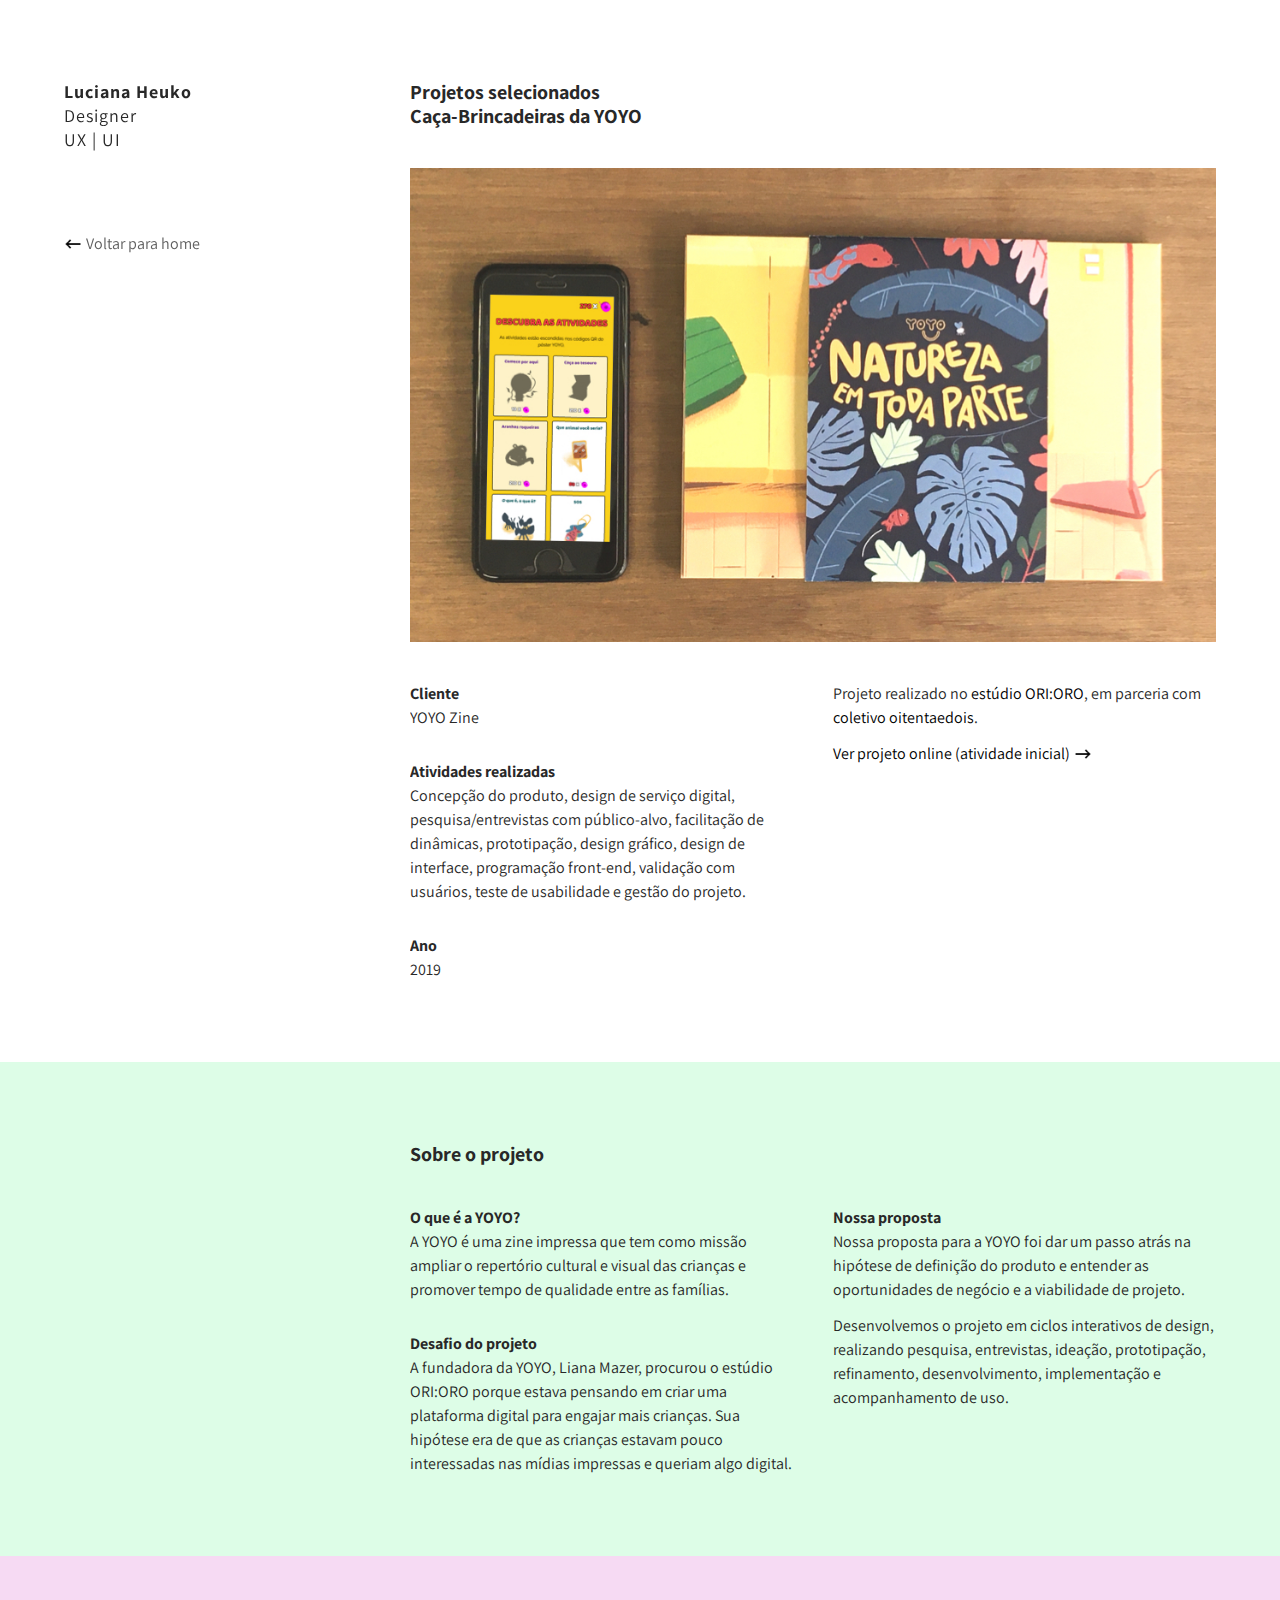
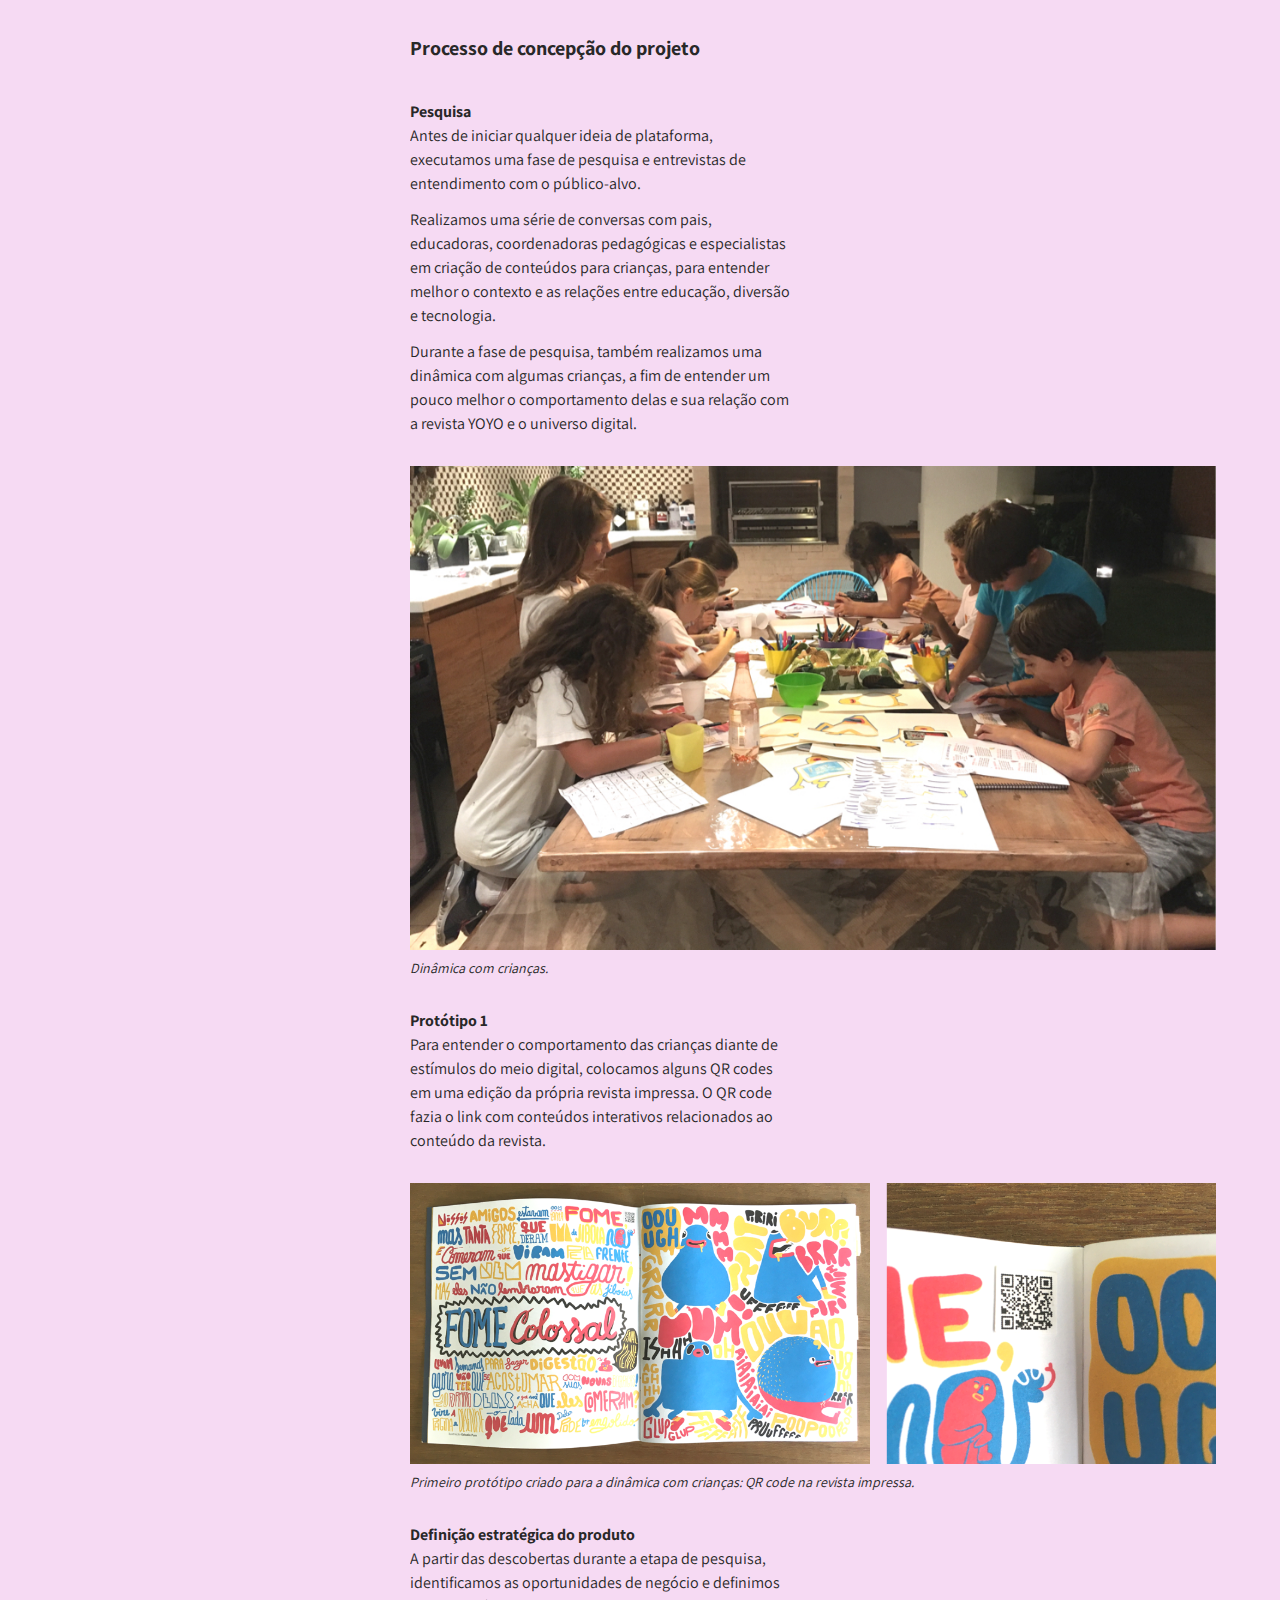
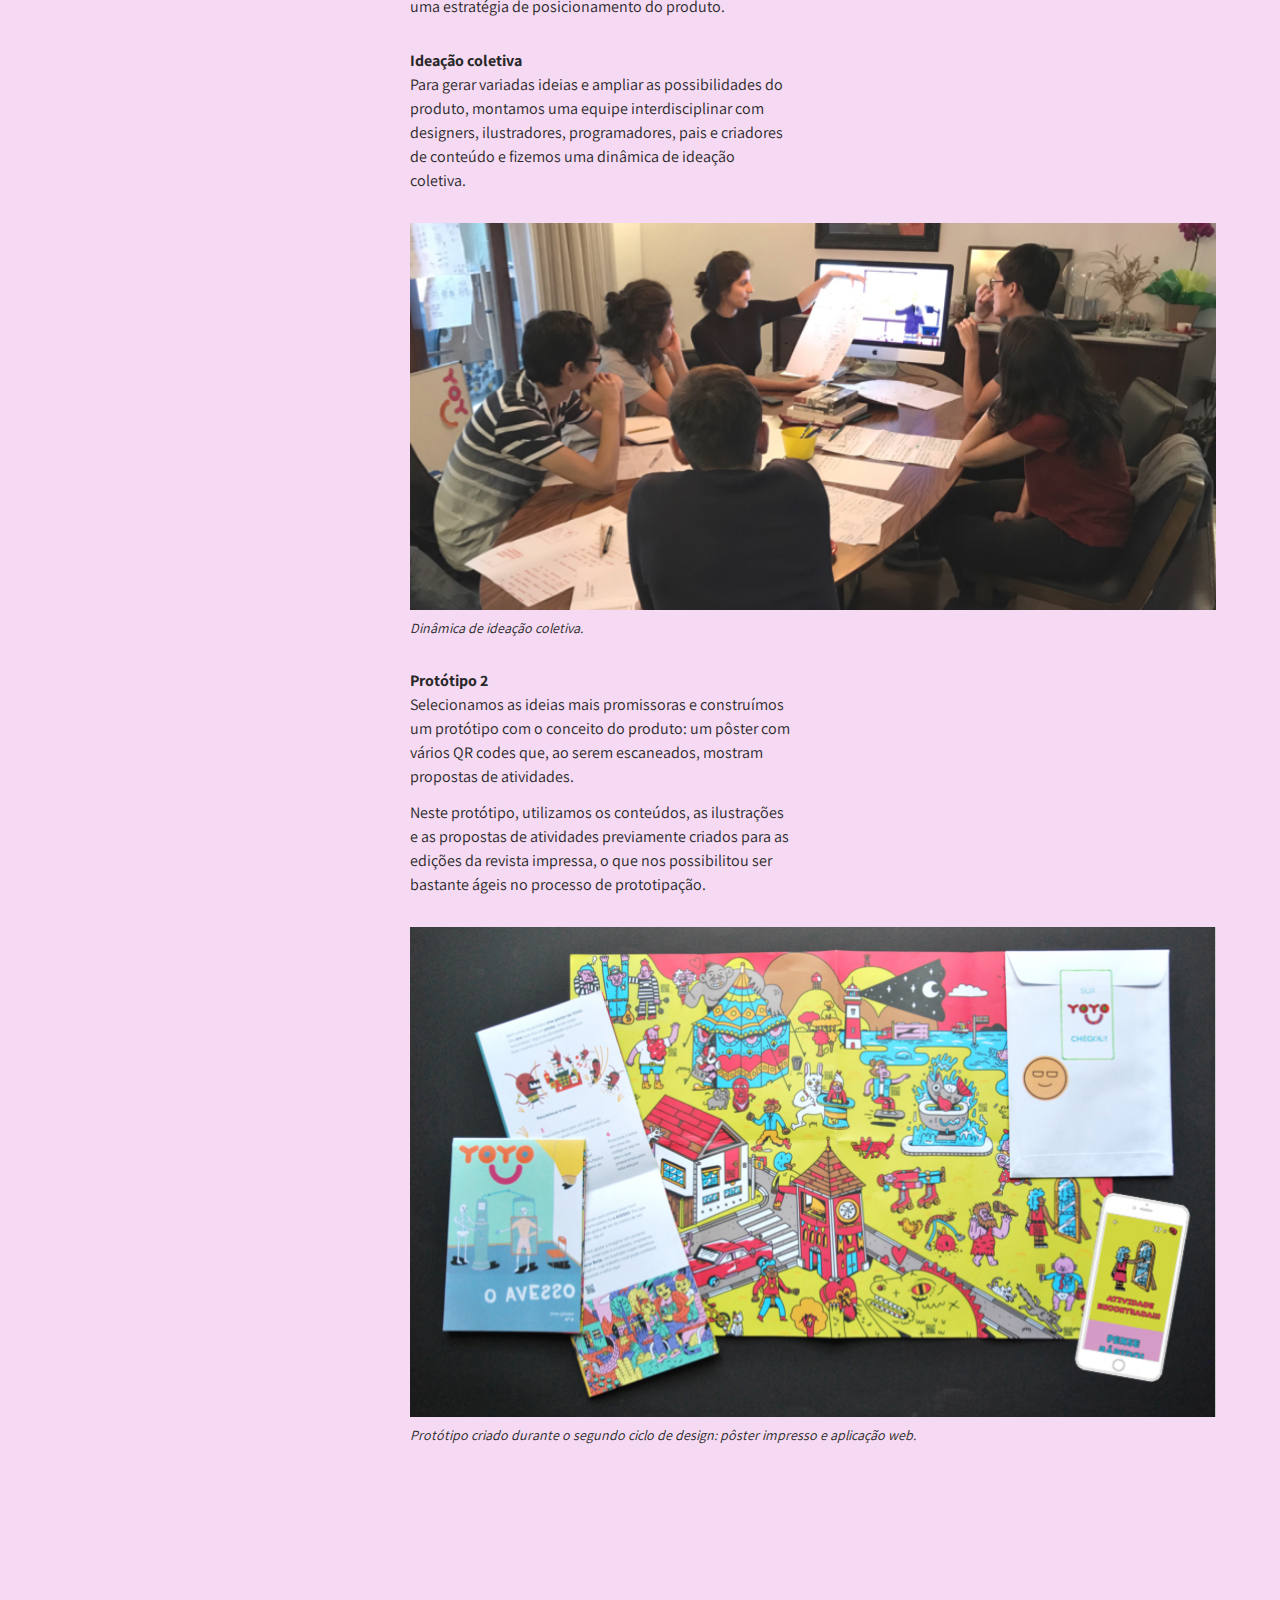
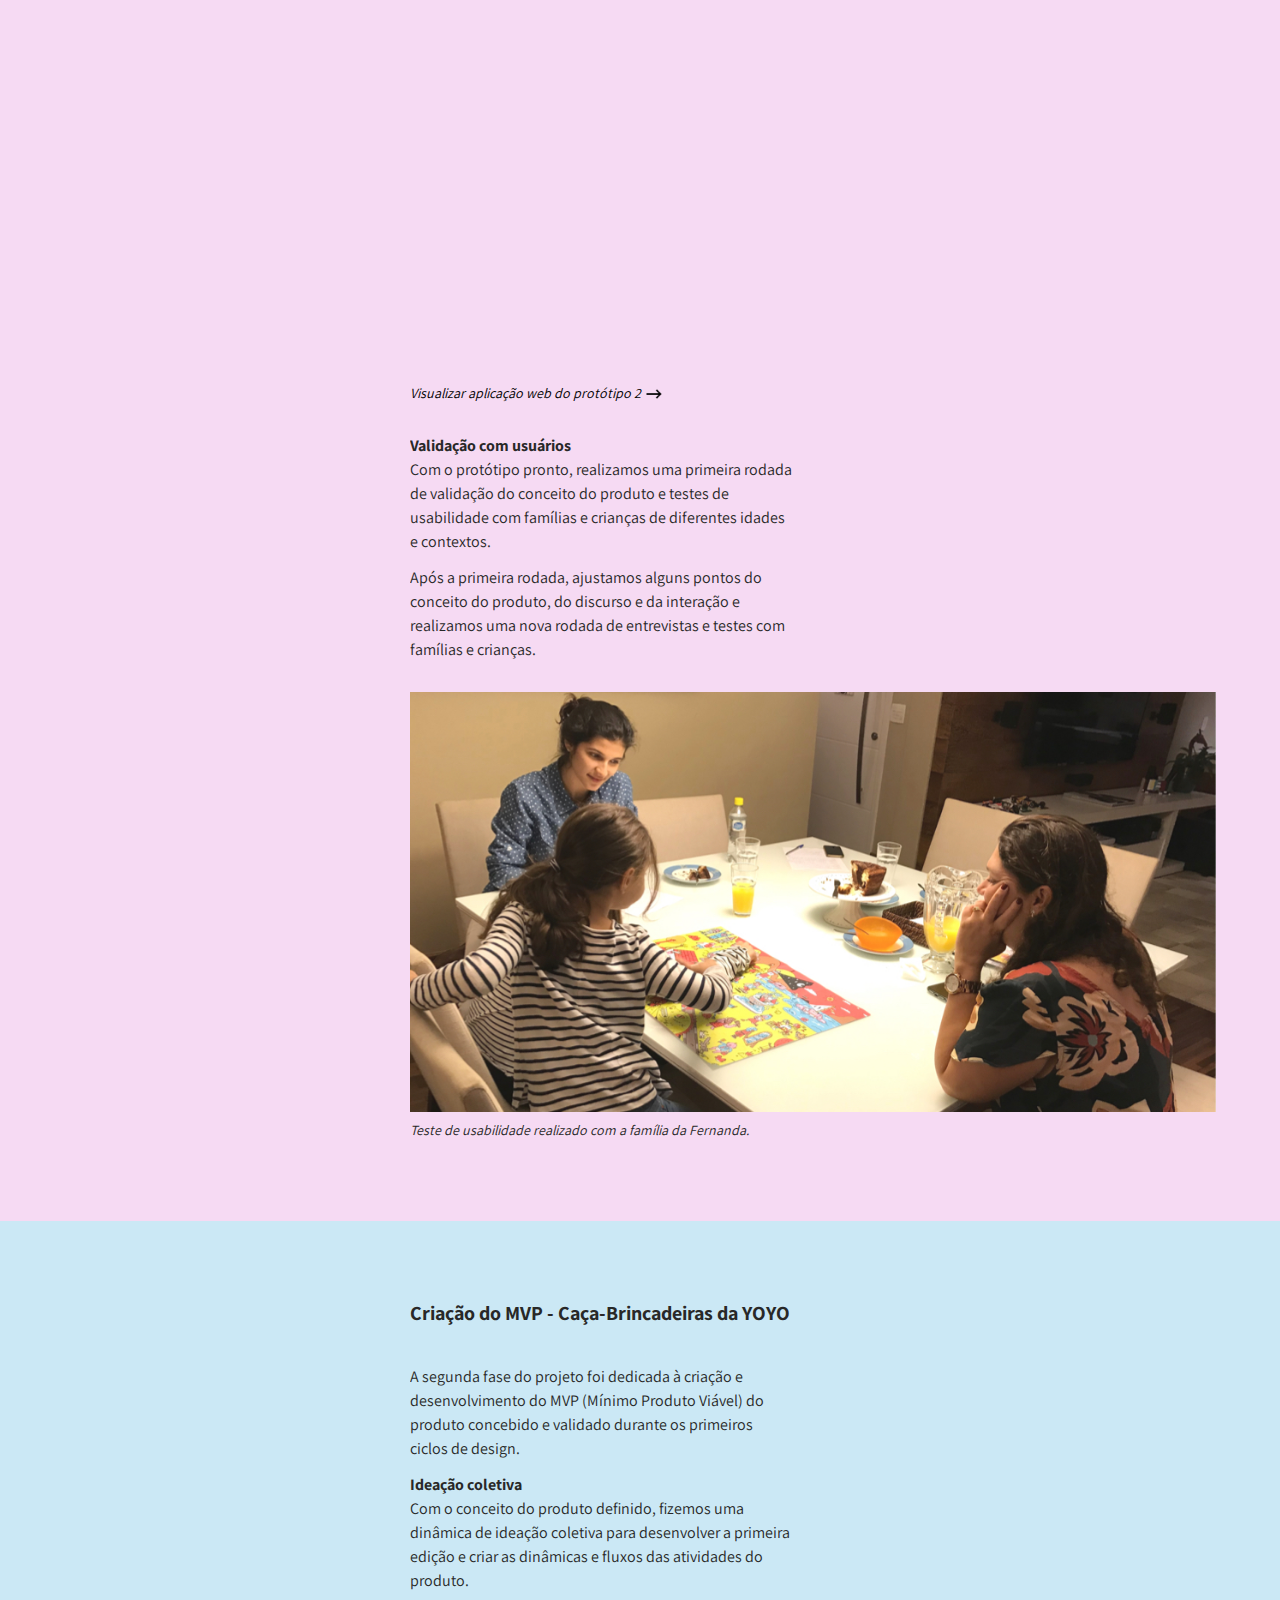
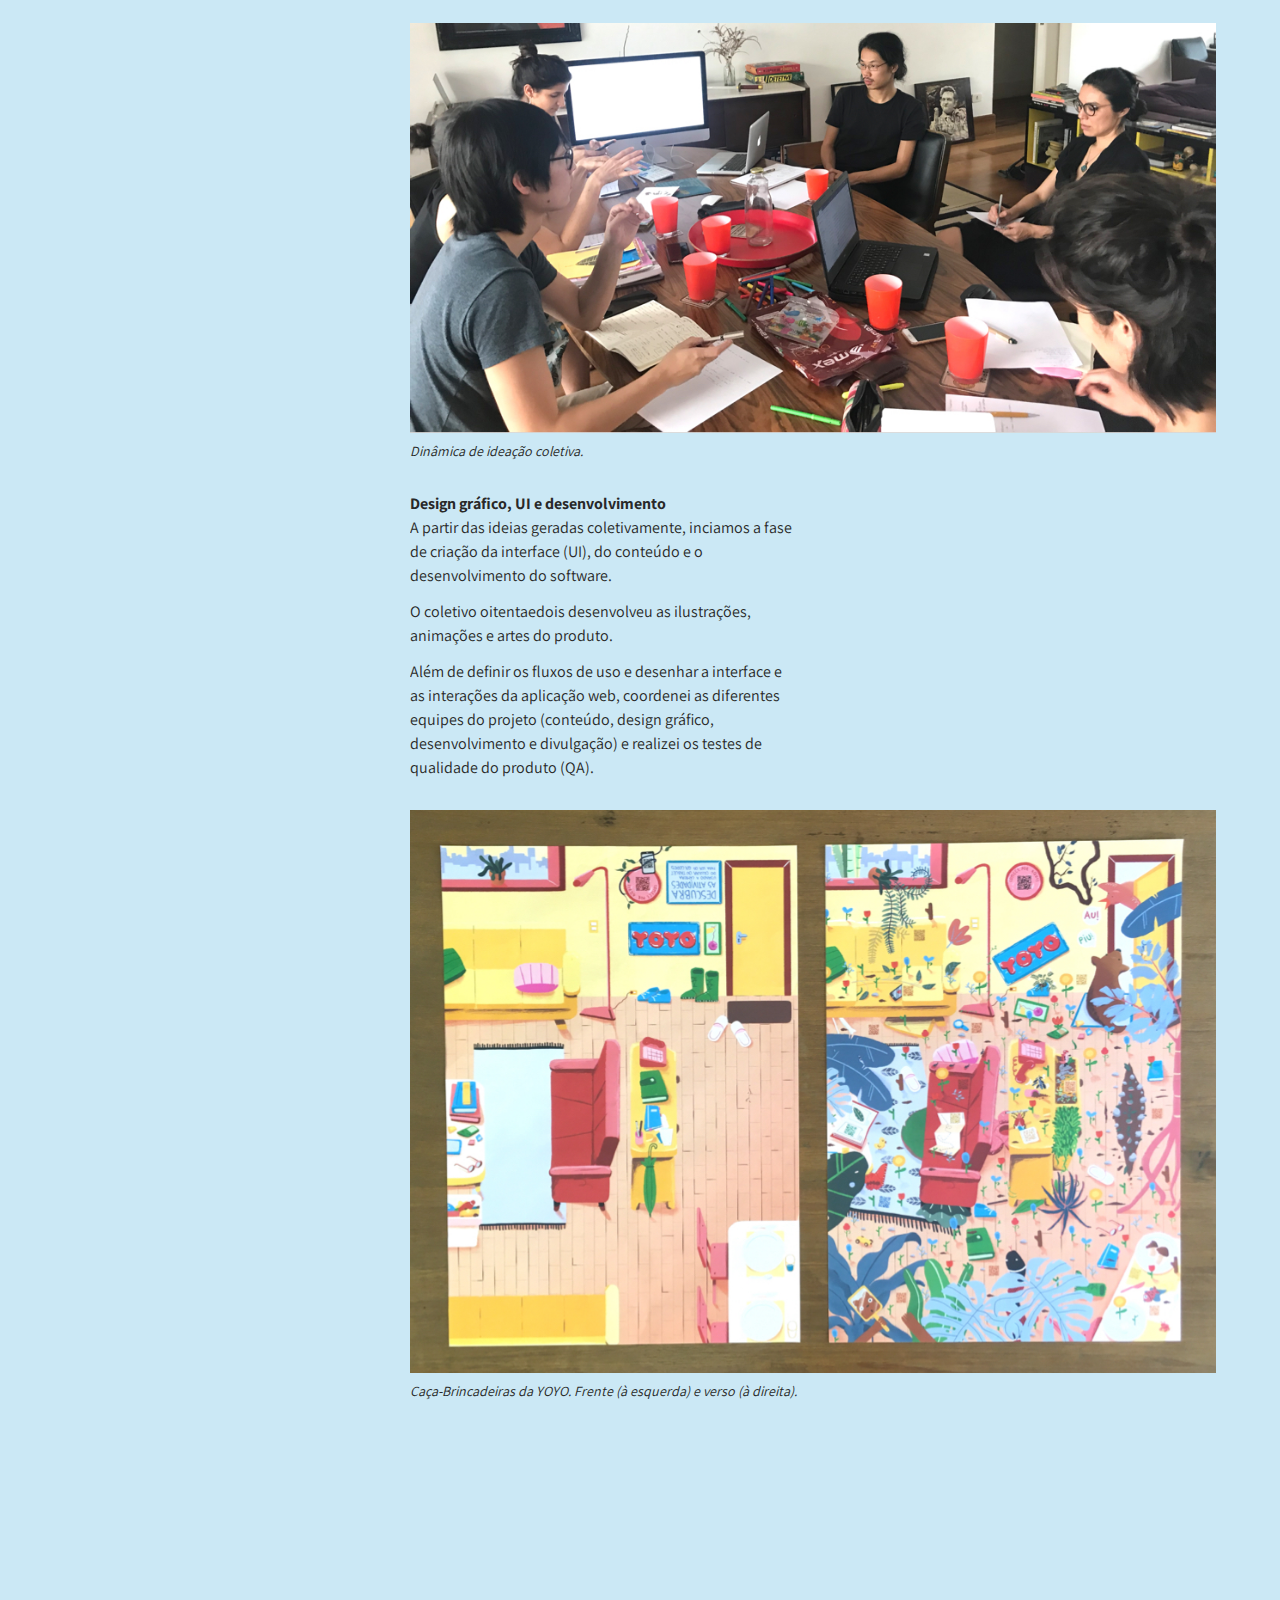
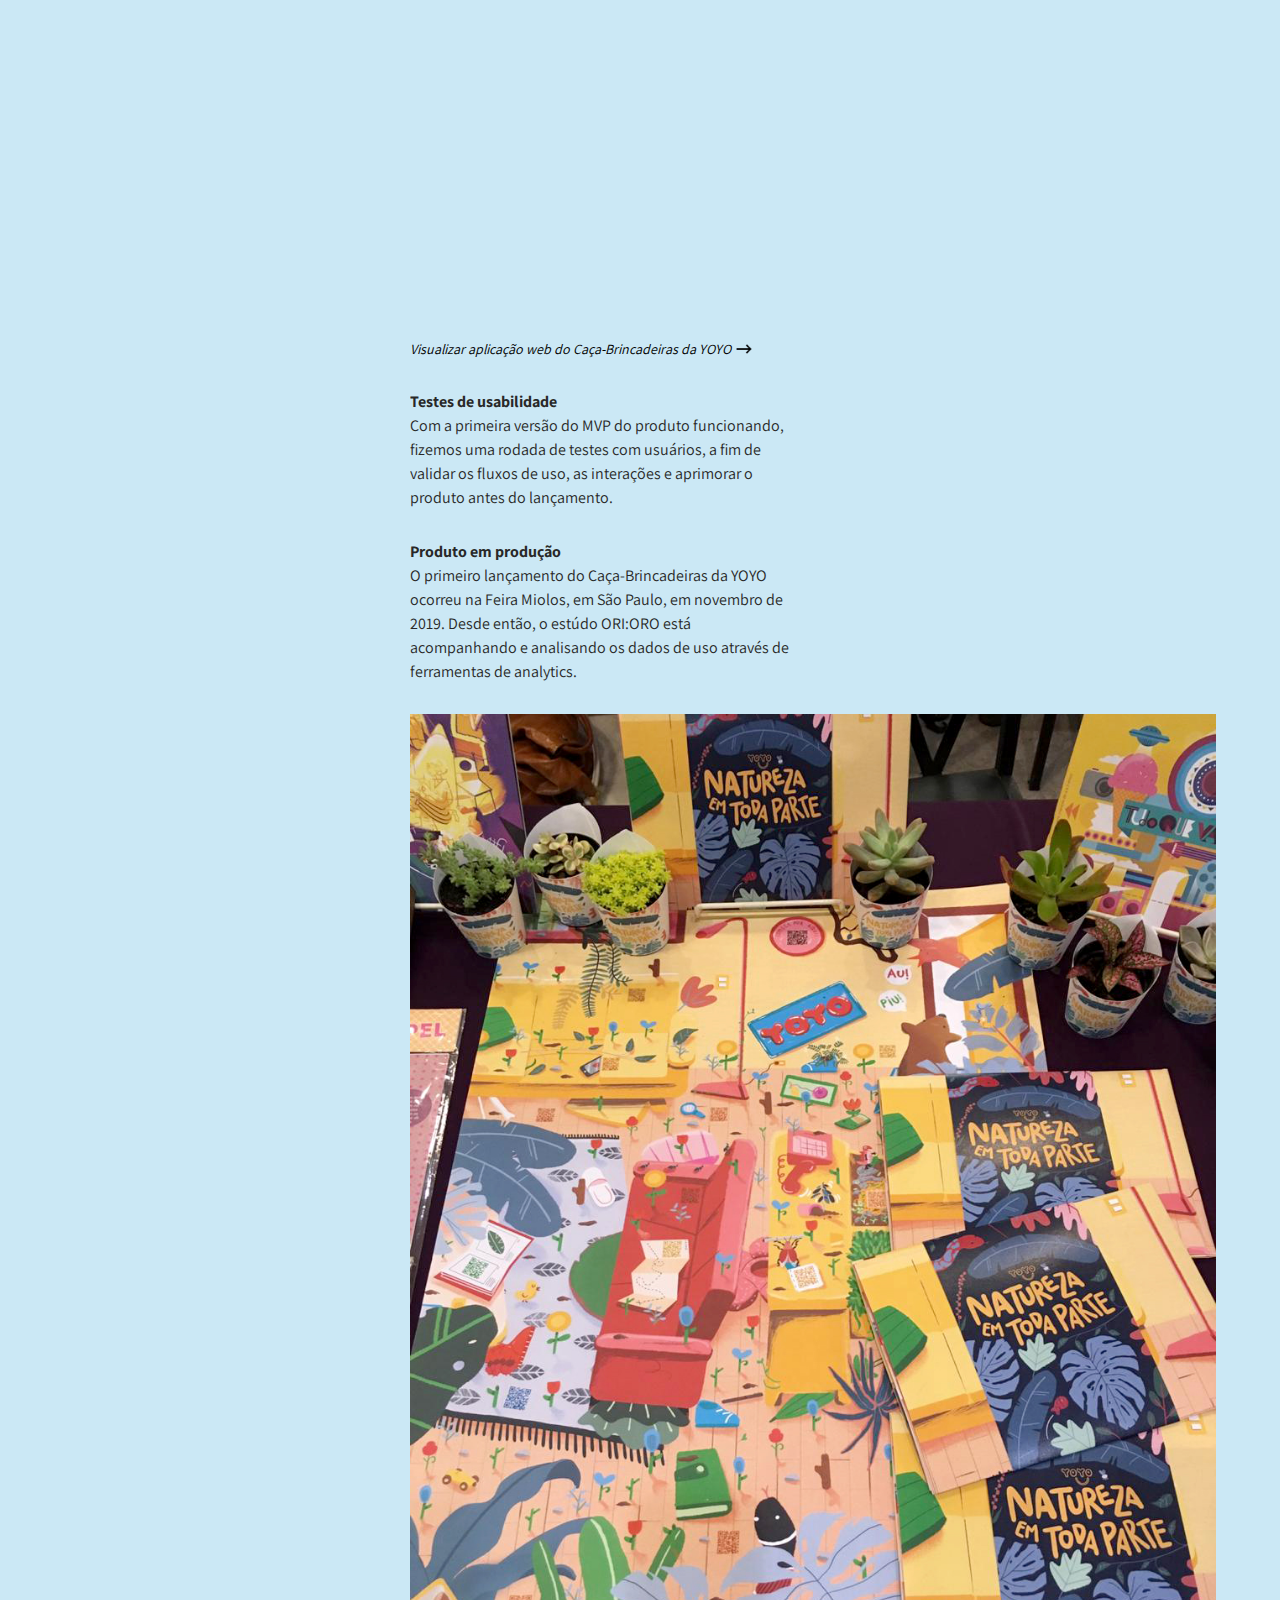
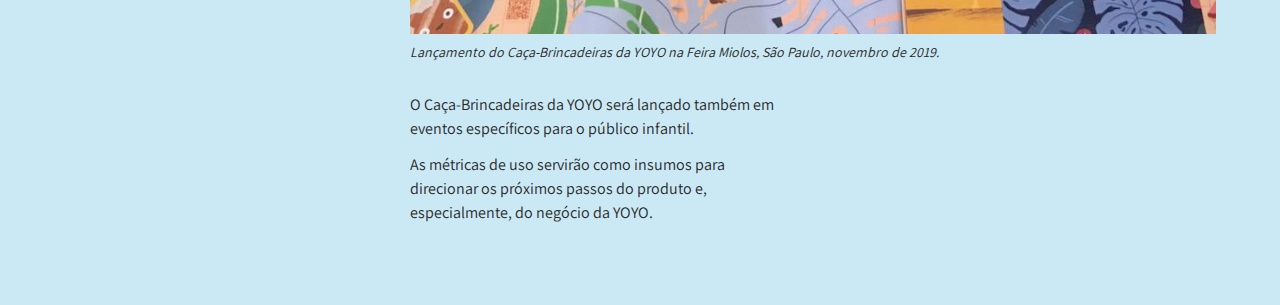
==== projetos/projeto-yoyo.html @ 112841b7 "projeto yoyo texto" ====
<!DOCTYPE html>
<html>
  <head>
    <meta charset="utf-8">
    <title>Luciana Heuko | Designer</title>
    <meta name="viewport" content="width=device-width, initial-scale=1">

    <meta property="og:title" content="Luciana Heuko | Designer">
    <meta property="og:description" content="Currículo e Portfolio.">
    <meta property="og:image" content="https://lucianaheuko.github.io/portfolio/resources/projetos/yoyo/yoyo-capa.png">
    <meta property="og:url" content="https://lucianaheuko.github.io/portfolio/">

    <link href="https://fonts.googleapis.com/css?family=Assistant:400,700&display=swap" rel="stylesheet">

    <!-- ****** favicons do faviconit.com ****** -->
  	<link rel="shortcut icon" href="../resources/favicon/favicon.ico">
  	<link rel="icon" sizes="16x16 32x32 64x64" href="../resources/favicon/favicon.ico">
  	<link rel="icon" type="image/png" sizes="196x196" href="../resources/favicon/favicon-192.png">
  	<link rel="icon" type="image/png" sizes="160x160" href="../resources/favicon/favicon-160.png">
  	<link rel="icon" type="image/png" sizes="96x96" href="../resources/favicon/favicon-96.png">
  	<link rel="icon" type="image/png" sizes="64x64" href="../resources/favicon/favicon-64.png">
  	<link rel="icon" type="image/png" sizes="32x32" href="../resources/favicon/favicon-32.png">
  	<link rel="icon" type="image/png" sizes="16x16" href="../resources/favicon/favicon-16.png">
  	<link rel="apple-touch-icon" href="../resources/favicon/favicon-57.png">
  	<link rel="apple-touch-icon" sizes="114x114" href="../resources/favicon/favicon-114.png">
  	<link rel="apple-touch-icon" sizes="72x72" href="../resources/favicon/favicon-72.png">
  	<link rel="apple-touch-icon" sizes="144x144" href="../resources/favicon/favicon-144.png">
  	<link rel="apple-touch-icon" sizes="60x60" href="../resources/favicon/favicon-60.png">
  	<link rel="apple-touch-icon" sizes="120x120" href="../resources/favicon/favicon-120.png">
  	<link rel="apple-touch-icon" sizes="76x76" href="../resources/favicon/favicon-76.png">
  	<link rel="apple-touch-icon" sizes="152x152" href="../resources/favicon/favicon-152.png">
  	<link rel="apple-touch-icon" sizes="180x180" href="../resources/favicon/favicon-180.png">
  	<meta name="msapplication-TileColor" content="#FFFFFF">
  	<meta name="msapplication-TileImage" content="../resources/favicon/favicon-144.png">
  	<meta name="msapplication-config" content="../resources/favicon/browserconfig.xml">
  	<!-- ****** favicons do faviconit.com ****** -->

    <link rel="stylesheet" href="../style/reset.css">
    <link rel="stylesheet" href="../style/style.css">
    <link rel="stylesheet" href="../style/header.css">
    <link rel="stylesheet" href="../style/projetos.css">
    <link rel="stylesheet" href="../style/column.css">
  </head>
  <body>
    <div class="content-container">
      <header>
        <div class="fixed-content">
          <div class="identity">
            <strong>Luciana Heuko</strong><br>
            Designer<br>
            UX | UI
          </div>
          <nav>
            <ul>
              <li><a href="../index.html#projetos-selecionados" class="has-image-left">
                <img src="../resources/arrow-back.png" alt="">
                Voltar para home
              </a></li>
            </ul>
          </nav>
        </div>
      </header>
      <main id="main-content">
        <section id="dados-pessoais" class="bg-white">
          <h1>
            Projetos selecionados<br>
            Caça-Brincadeiras da YOYO
          </h1>
          <img src="../resources/projetos/yoyo/yoyo-capa.jpg" alt="">
          <div class="columns">
            <div class="col-left">

              <div class="content-item">
                <h2>Cliente</h2>
                <p>
                  YOYO Zine
                </p>
              </div>

              <div class="content-item">
                <h2>Atividades realizadas</h2>
                <p>
                  Concepção do produto, design de serviço digital, pesquisa/entrevistas com público-alvo, facilitação de dinâmicas, prototipação, design gráfico, design de interface, programação front-end, validação com usuários, teste de usabilidade e gestão do projeto.
                </p>
              </div>

              <div class="content-item">
                <h2>Ano</h2>
                <p>
                  2019
                </p>
              </div>

            </div>
            <div class="col-right">

              <div class="content-item">
                <p>
                  Projeto realizado no <a href="https://orioro.design/" target="_blank">estúdio ORI:ORO</a>, em parceria com <a href="http://www.oitentaedois.com/" target="_blank">coletivo oitentaedois</a>.
                </p>
                <p>
                  <a href="https://yoyozine.com.br/index.php/atividades/comece-por-aqui/" target="_blank" class="project-link has-image-right">
                    Ver projeto online (atividade inicial)
                    <img src="../resources/arrow-next.png" alt="">
                  </a>
                </p>
              </div>
            </div>

          </div>
        </section>

        <section id="experiencia-profissional" class="bg-green">
          <h1>Sobre o projeto</h1>
          <div class="columns">
            <div class="col-left">

              <div class="content-item">
                <h2>O que é a YOYO?</h2>
                <p>
                  A YOYO é uma zine impressa que tem como missão ampliar o repertório cultural e visual das crianças e promover tempo de qualidade entre as famílias.
                </p>
              </div>

              <div class="content-item">
                <h2>Desafio do projeto</h2>
                <p>
                  A fundadora da YOYO, Liana Mazer, procurou o estúdio ORI:ORO porque estava pensando em criar uma plataforma digital para engajar mais crianças. Sua hipótese era de que as crianças estavam pouco interessadas nas mídias impressas e queriam algo digital.
                </p>
              </div>
            </div>
            <div class="col-right">

              <div class="content-item">
                <h2>Nossa proposta</h2>
                <p>
                  Nossa proposta para a YOYO foi dar um passo atrás na hipótese de definição do produto e entender as oportunidades de negócio e a viabilidade de projeto.
                </p>
                <p>
                  Desenvolvemos o projeto em ciclos interativos de design, realizando pesquisa, entrevistas, ideação, prototipação, refinamento, desenvolvimento, implementação e acompanhamento de uso.
                </p>
              </div>

            </div>
          </div>
        </section>

        <section id="experiencia-profissional" class="bg-purple">
          <h1>Processo de concepção do projeto</h1>
          <div class="columns">
            <div class="col-left">

              <div class="content-item">
                <h2>Pesquisa</h2>
                <p>
                  Antes de iniciar qualquer ideia de plataforma, executamos uma fase de pesquisa e entrevistas de entendimento com o público-alvo.
                </p>
                <p>
                  Realizamos uma série de conversas com pais, educadoras, coordenadoras pedagógicas e  especialistas em criação de conteúdos para crianças, para entender melhor o contexto e as relações entre educação, diversão e tecnologia.
                </p>
                <p>
                  Durante a fase de pesquisa, também realizamos uma dinâmica com algumas crianças, a fim de entender um pouco melhor o comportamento delas e sua relação com a revista YOYO e o universo digital.
                </p>
              </div>
            </div>
          </div>

          <figure>
            <img src="../resources/projetos/yoyo/yoyo-pesquisa-criancas.jpg" alt="Dinâmica com crianças">
            <figcaption>Dinâmica com crianças.</figcaption>
          </figure>

          <div class="columns">
            <div class="col-left">
              <div class="content-item">
                <h2>Protótipo 1</h2>
                <p>
                  Para entender o comportamento das crianças diante de estímulos do meio digital, colocamos alguns QR codes em uma edição da própria revista impressa. O QR code fazia o link com conteúdos interativos relacionados ao conteúdo da revista.
                </p>
              </div>
            </div>
          </div>

          <figure>
            <img src="../resources/projetos/yoyo/yoyo-prototipo1-2.png" alt="">
            <figcaption>Primeiro protótipo criado para a dinâmica com crianças: QR code na revista impressa.</figcaption>
          </figure>

          <div class="columns">
            <div class="col-left">
              <div class="content-item">
                <h2>Definição estratégica do produto</h2>
                <p>
                  A partir das descobertas durante a etapa de pesquisa, identificamos as oportunidades de negócio e definimos uma estratégia de posicionamento do produto.
                </p>
              </div>

              <div class="content-item">
                <h2>Ideação coletiva</h2>
                <p>
                  Para gerar variadas ideias e ampliar as possibilidades do produto, montamos uma equipe interdisciplinar com designers, ilustradores, programadores, pais e criadores de conteúdo e fizemos uma dinâmica de ideação coletiva.
                </p>
              </div>
            </div>
          </div>

          <figure>
            <img src="../resources/projetos/yoyo/yoyo-ideacao-coletiva.jpg" alt="Dinâmica de ideação coletiva">
            <figcaption>Dinâmica de ideação coletiva.</figcaption>
          </figure>

          <div class="columns">
            <div class="col-left">
              <div class="content-item">
                <h2>Protótipo 2</h2>
                <p>
                  Selecionamos as ideias mais promissoras e construímos um protótipo com o conceito do produto: um pôster com vários QR codes que, ao serem escaneados, mostram propostas de atividades.
                </p>
                <p>
                  Neste protótipo, utilizamos os conteúdos, as ilustrações e as propostas de atividades previamente criados para as edições da revista impressa, o que nos possibilitou ser bastante ágeis no processo de prototipação.
                </p>
              </div>
            </div>

          </div>

          <figure>
            <img src="../resources/projetos/yoyo/yoyo-prototipo2.jpg" alt="">
            <figcaption>Protótipo criado durante o segundo ciclo de design: pôster impresso e aplicação web.</figcaption>
          </figure>

          <div class="content-item">

            <figure>
              <iframe src="https://orioro.design/yoyo/#atividade-1" width="340" height="500"></iframe>
              <figcaption>
                <a href="https://orioro.design/yoyo/#atividade-1" target="_blank" class="project-link has-image-right">
                  Visualizar aplicação web do protótipo 2
                  <img src="../resources/arrow-next.png" alt="">
                </a>
              </figcaption>
            </figure>
          </div>

          <div class="columns">
            <div class="col-left">

              <div class="content-item">
                <h2>Validação com usuários</h2>
                <p>
                  Com o protótipo pronto, realizamos uma primeira rodada de validação do conceito do produto e testes de usabilidade com famílias e crianças de diferentes idades e contextos.
                </p>
                <p>
                  Após a primeira rodada, ajustamos alguns pontos do conceito do produto, do discurso e da interação e realizamos uma nova rodada de entrevistas e testes com famílias e crianças.
                </p>
              </div>
            </div>
          </div>

          <figure>
            <img src="../resources/projetos/yoyo/yoyo-teste-familia-1.jpg" alt="Teste de usabilidade com a família da Fernanda">
            <figcaption>Teste de usabilidade realizado com a família da Fernanda.</figcaption>
          </figure>

        </section>

        <section id="experiencia-profissional" class="bg-blue">
          <h1>Criação do MVP - Caça-Brincadeiras da YOYO</h1>
          <div class="columns">
            <div class="col-left">

              <div class="content-item">
                <p>
                  A segunda fase do projeto foi dedicada à criação e desenvolvimento do MVP (Mínimo Produto Viável) do produto concebido e validado durante os primeiros ciclos de design.
                </p>
                <h2>Ideação coletiva</h2>
                <p>
                  Com o conceito do produto definido, fizemos uma dinâmica de ideação coletiva para desenvolver a primeira edição e criar as dinâmicas e fluxos das atividades do produto.
                </p>
              </div>
            </div>
          </div>

          <figure>
            <img src="../resources/projetos/yoyo/yoyo-ideacao-coletiva-2.jpg" alt="">
            <figcaption>Dinâmica de ideação coletiva.</figcaption>
          </figure>

          <div class="columns">
            <div class="col-left">

              <div class="content-item">
                <h2>Design gráfico, UI e desenvolvimento</h2>
                <p>
                  A partir das ideias geradas coletivamente, inciamos a fase de criação da interface (UI), do conteúdo e o desenvolvimento do software.
                </p>
                <p>
                  O coletivo oitentaedois desenvolveu as ilustrações, animações e artes do produto.
                </p>
                <p>Além de definir os fluxos de uso e desenhar a interface e as interações da aplicação web, coordenei as diferentes equipes do projeto (conteúdo, design gráfico, desenvolvimento e divulgação) e realizei os testes de qualidade do produto (QA).</p>
              </div>
            </div>
          </div>

          <figure>
            <img src="../resources/projetos/yoyo/yoyo-mvp-1.jpg" alt="">
            <figcaption>Caça-Brincadeiras da YOYO. Frente (à esquerda) e verso (à direita).</figcaption>
          </figure>

          <figure>
            <iframe src="https://yoyozine.com.br/index.php/atividades/comece-por-aqui/" width="340" height="500"></iframe>
            <figcaption>
              <a href="https://yoyozine.com.br/index.php/atividades/comece-por-aqui/" target="_blank" class="project-link has-image-right">
                Visualizar aplicação web do Caça-Brincadeiras da YOYO
                <img src="../resources/arrow-next.png" alt="">
              </a>
            </figcaption>
          </figure>

          <div class="columns">
            <div class="col-left">

              <div class="content-item">
                <h2>Testes de usabilidade</h2>
                <p>
                  Com a primeira versão do MVP do produto funcionando, fizemos uma rodada de testes com usuários, a fim de validar os fluxos de uso, as interações e aprimorar o produto antes do lançamento.
                </p>
              </div>

              <div class="content-item">
                <h2>Produto em produção</h2>
                <p>
                  O primeiro lançamento do Caça-Brincadeiras da YOYO ocorreu na Feira Miolos, em São Paulo, em novembro de 2019. Desde então, o estúdo ORI:ORO está acompanhando e analisando os dados de uso através de ferramentas de analytics.
                </p>
              </div>
            </div>
          </div>

          <figure>
            <img src="../resources/projetos/yoyo/yoyo-lancamento.jpg" alt="">
            <figcaption>Lançamento do Caça-Brincadeiras da YOYO na Feira Miolos, São Paulo, novembro de 2019.</figcaption>
          </figure>

          <div class="columns">
            <div class="col-left">
              <div class="content-item">
                <p>O Caça-Brincadeiras da YOYO será lançado também em eventos específicos para o público infantil.</p>
                <p>
                  As métricas de uso servirão como insumos para direcionar os próximos passos do produto e, especialmente, do negócio da YOYO.
                </p>
              </div>
            </div>
          </div>

        </section>

      </main>
    </div>


    <script type="text/javascript" src="script/script.js"></script>
    <script type="text/javascript" src="script/smooth-scroll.js"></script>
  </body>
</html>
---- style/style.css ----
body {
  font-family: 'Assistant', sans-serif;
  font-size: 16px;
  line-height: 1.5;
  color: #282828;
  font-weight: 400;
  width: 100%;
  overflow-x: hidden;
}

strong {
  font-weight: 700;
}

section,
footer {
  padding-top: 80px; /* muda no media */
  padding-bottom: 50px; /* 80-30 from content-item */
  position: relative;
  z-index: 2;
}

section::before {
  content: '';
  /* width: calc((100vw - 1200px) / 2 + 360px); */
  width: calc(100vw /2);
  position: absolute;
  background-color: inherit;
  top: 0;
  bottom: 0;
  right: calc(100%);
}

section::after {
  content: '';
  width: calc(100vw /2);
  position: absolute;
  background-color: inherit;
  top: 0;
  bottom: 0;
  left: calc(100%);
}

@media (max-width: 700px)
{
  section {
    padding-top: 60px; /* em vez de 80px */
    padding-bottom: 30px; /* em vez de 50px */
  }

  section::before {
    width: calc((100vw - 100%) /2);
  }

  section::after {
    width: calc((100vw - 100%) /2);
  }
}

section.bg-white {
  background-color: white;
}
section.bg-yellow {
  background-color: #F5F1CB;
}
section.bg-blue {
  background-color: #CBE8F5;
}
section.bg-orange {
  background-color: #F5DDCB;
}
section.bg-green {
  background-color: #DDFDE7;
}
section.bg-purple {
  background-color: #F6DAF3;
}

h1 {
  font-size: 20px;
  line-height: 1.2;
  font-weight: 700;
  margin-bottom: 40px; /* muda no media */
}

@media (max-width: 700px)
{
  h1 {
    margin-bottom: 30px; /* em vez de 40px */
  }
}

h2 {
  font-weight: 700;
}

.content-item {
  margin-bottom: 30px;
}

p {
  margin-bottom: 12px;
}

a {
  text-decoration: none;
  /* color: #282828; */
  color: black;
}

a:hover,
a:active
 {
  text-decoration: underline;
}

.content-item img {
  width: 100%;
  display: block;
  margin-bottom: 8px;
}

.has-image-left,
.has-image-right {
  display: inline-flex;
  flex-direction: row;
  align-items: center;
  justify-content: flex-start;
}

.has-image-left img {
  width: 18px;
  margin-right: 4px;
  margin-bottom: 0;
}

.has-image-right img {
  width: 18px;
  margin-left: 4px;
  margin-bottom: 0;
}

.photo-luciana {
  width: 40%;
  min-width: 100px;
  max-width: 150px;
}

@media print {
  body {
    font-size: 11pt;
  }
  section,
  footer {
    padding-top: 10mm;
    padding-bottom: 5mm;
  }
  section,
  section.bg-white,
  section.bg-yellow,
  section.bg-blue,
  section.bg-green,
  section.bg-purple,
  section.bg-orange {
    background-color: transparent;
  }
  .content-item {
    margin-bottom: 5mm;
  }
  h1 {
    font-size: 14pt;
    margin-bottom: 6mm;
  }
  p {
    margin-bottom: 3mm;
  }
  #projetos-selecionados img,
  #projetos-selecionados .project-link,
  footer {
    display: none;
  }
}
---- style/header.css ----
header .fixed-content {
  position: fixed; /* muda no media */
  z-index: 3;
}

header .identity {
  font-size: 18px;
  line-height: 24px;
  letter-spacing: 1px;
  margin-bottom: 80px; /* muda no media */
}

@media (max-width: 700px)
{
  header .fixed-content {
    position: static;
  }
  header .identity {
    margin-bottom: 60px;
  }
}

header nav li {
  margin-bottom: 8px;
}

header nav li:last-child {
  margin-bottom: 0;
}

header nav a {
  position: relative;
  z-index: 2;
  color: #5F5F5F;
}

header nav a.active {
  font-weight: 700;
  border-bottom: 1px solid #282828;
  color: #282828;
}

header nav a:hover {
  text-decoration: none;
}

header nav a::before {
  content: '';
  width: 0;
  height: 100%;
  border-bottom: 1px solid #C8C8C8;
  z-index: -1;
  position: absolute;
  top: 0;
  left: 0;
  transition: width ease 0.4s;
}

header nav a:hover::before,
header nav a.active {
  width: 100%;
}

@media print {
  #main-nav {
    display: none;
  }
  header .identity {
    margin-bottom: 0;
  }
}
---- style/projetos.css ----
#nav-back a {
  display: inline-flex;
  flex-direction: row;
  align-items: center;
  justify-content: flex-start;
}

#nav-back img {
  width: 18px;
  margin-right: 4px;
}

section figure {
  display: block;
  width: 100%;
  margin-bottom: 30px;
}

section img {
  margin-bottom: 40px;
  display: block;
  width: 100%;
}

section figure img {
  margin-bottom: 8px;
  display: block;
  width: 100%;
}

figcaption {
  font-size: 14px;
  font-style: italic;
}
---- style/column.css ----
.content-container {
  width: 90%;
  max-width: 1200px;
  margin: 0 auto;

  display: flex;
  flex-direction: row; /* muda no media */
  align-items: flex-start;
  justify-content: space-between;
}

header {
  position: relative;
  margin-top: 80px; /* muda no media */
  width: 30%; /* muda no media */
}

main {
  width: 70%; /* muda no media */
}

@media (max-width: 700px)
{
  .content-container {
    flex-direction: column; /* em vez de row */
  }

  header {
    margin-top: 60px; /* em vez de 80px */
    width: 100%; /* em vez de 30% */
  }

  main {
    width: 100%; /* em vez de 30% */
  }
}

.columns {
  display: flex;
  flex-direction: row;
  align-items: flex-start;
  justify-content: space-between;
}

.columns .col-left {
  width: 47.5%;
  margin-right: 5%;
  /* background-color: rgba(22,22,22, 0.1); */
}

.columns .col-right {
  width: 47.5%;
  /* background-color: rgba(22,22,22, 0.1); */
}

@media (max-width: 500px)
{
  .columns {
    flex-direction: column; /* em vez de row */
  }
  .columns .col-left {
    width: 100%;
    margin-right: 0;
  }
  .columns .col-right {
    width: 100%;
  }
}
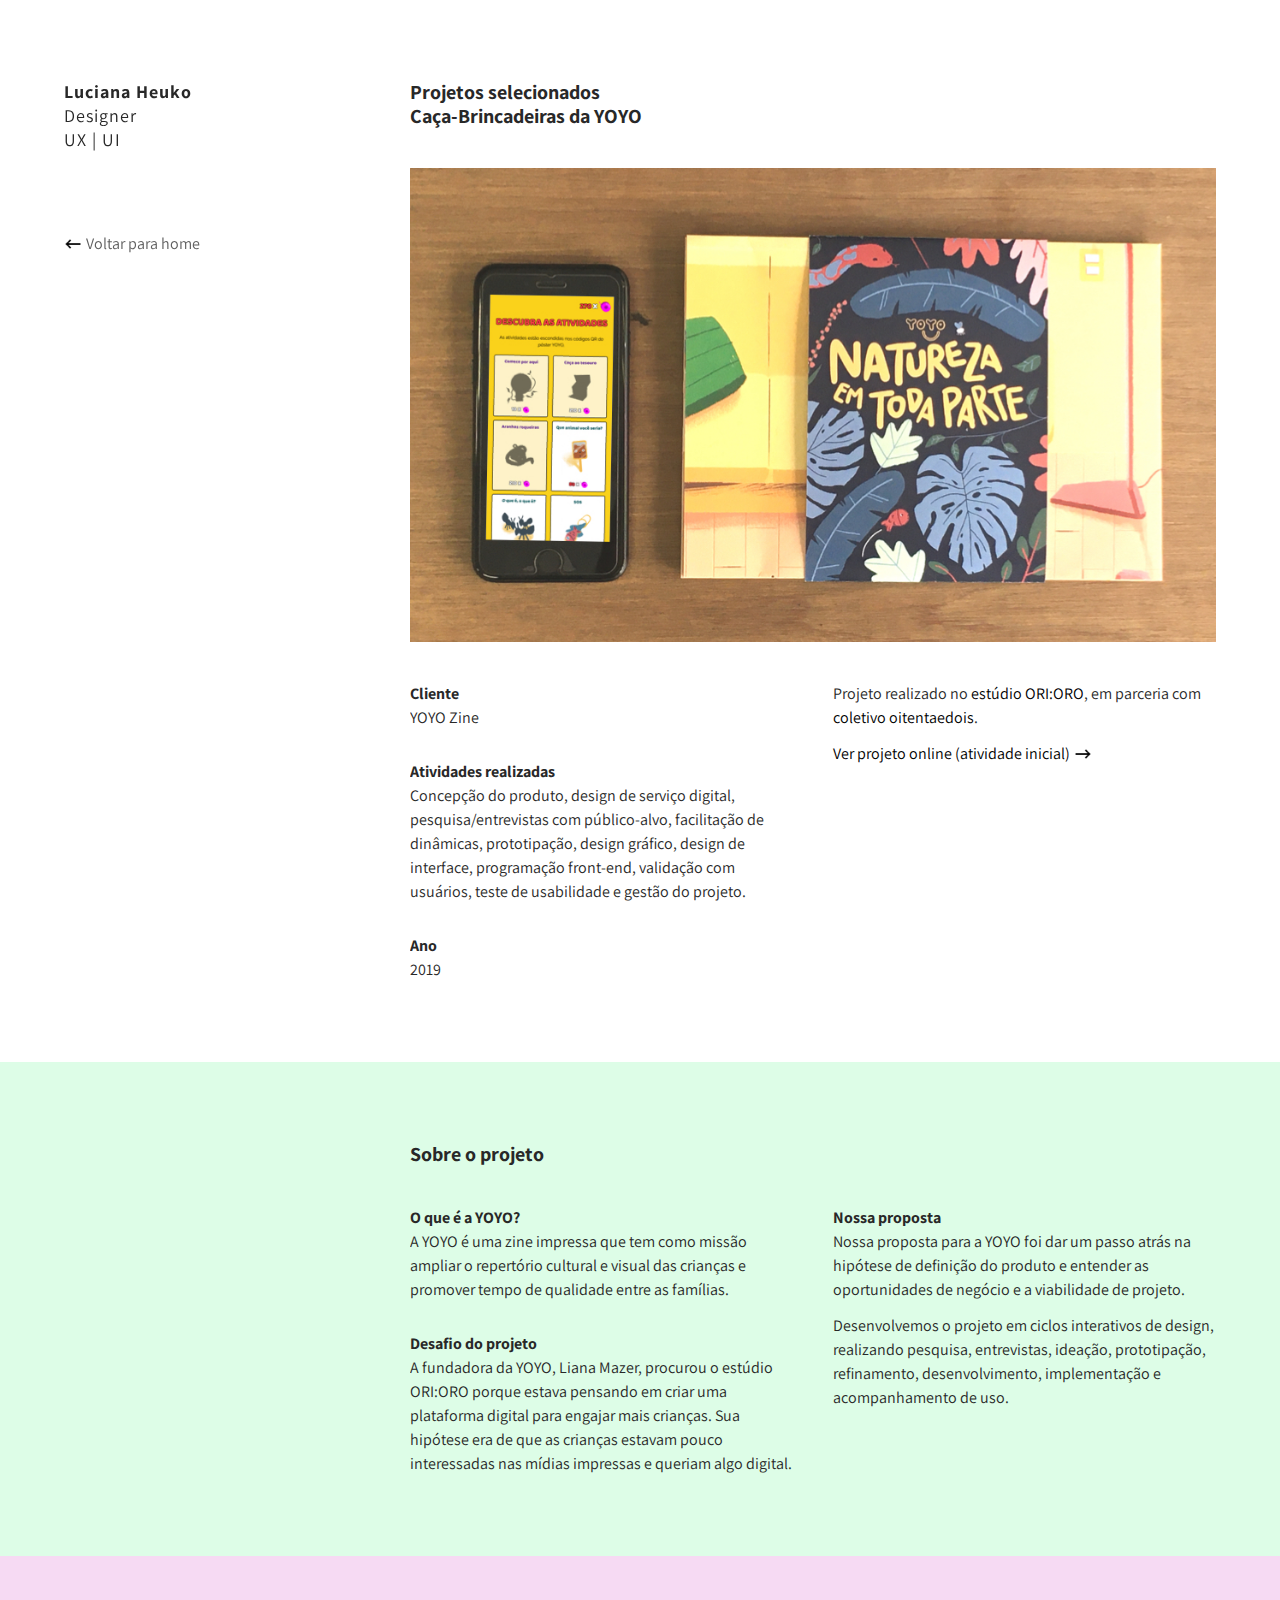
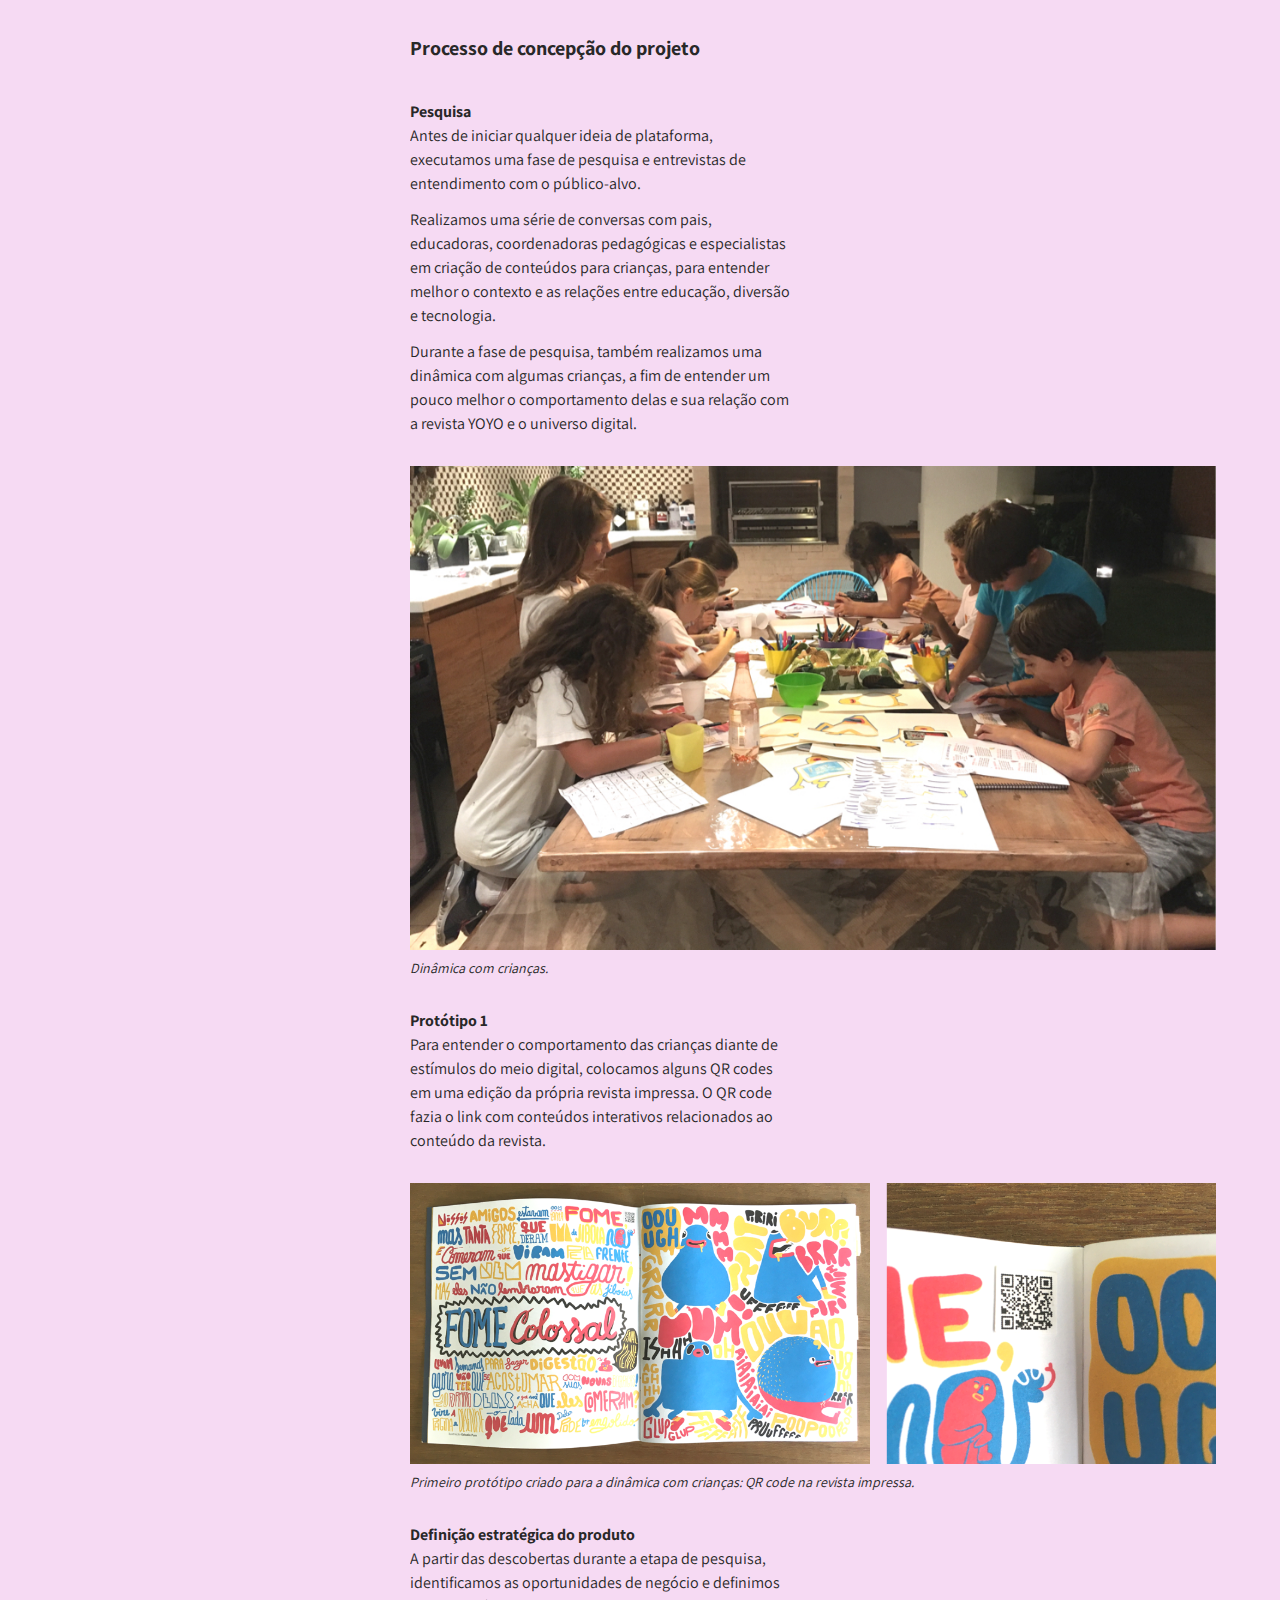
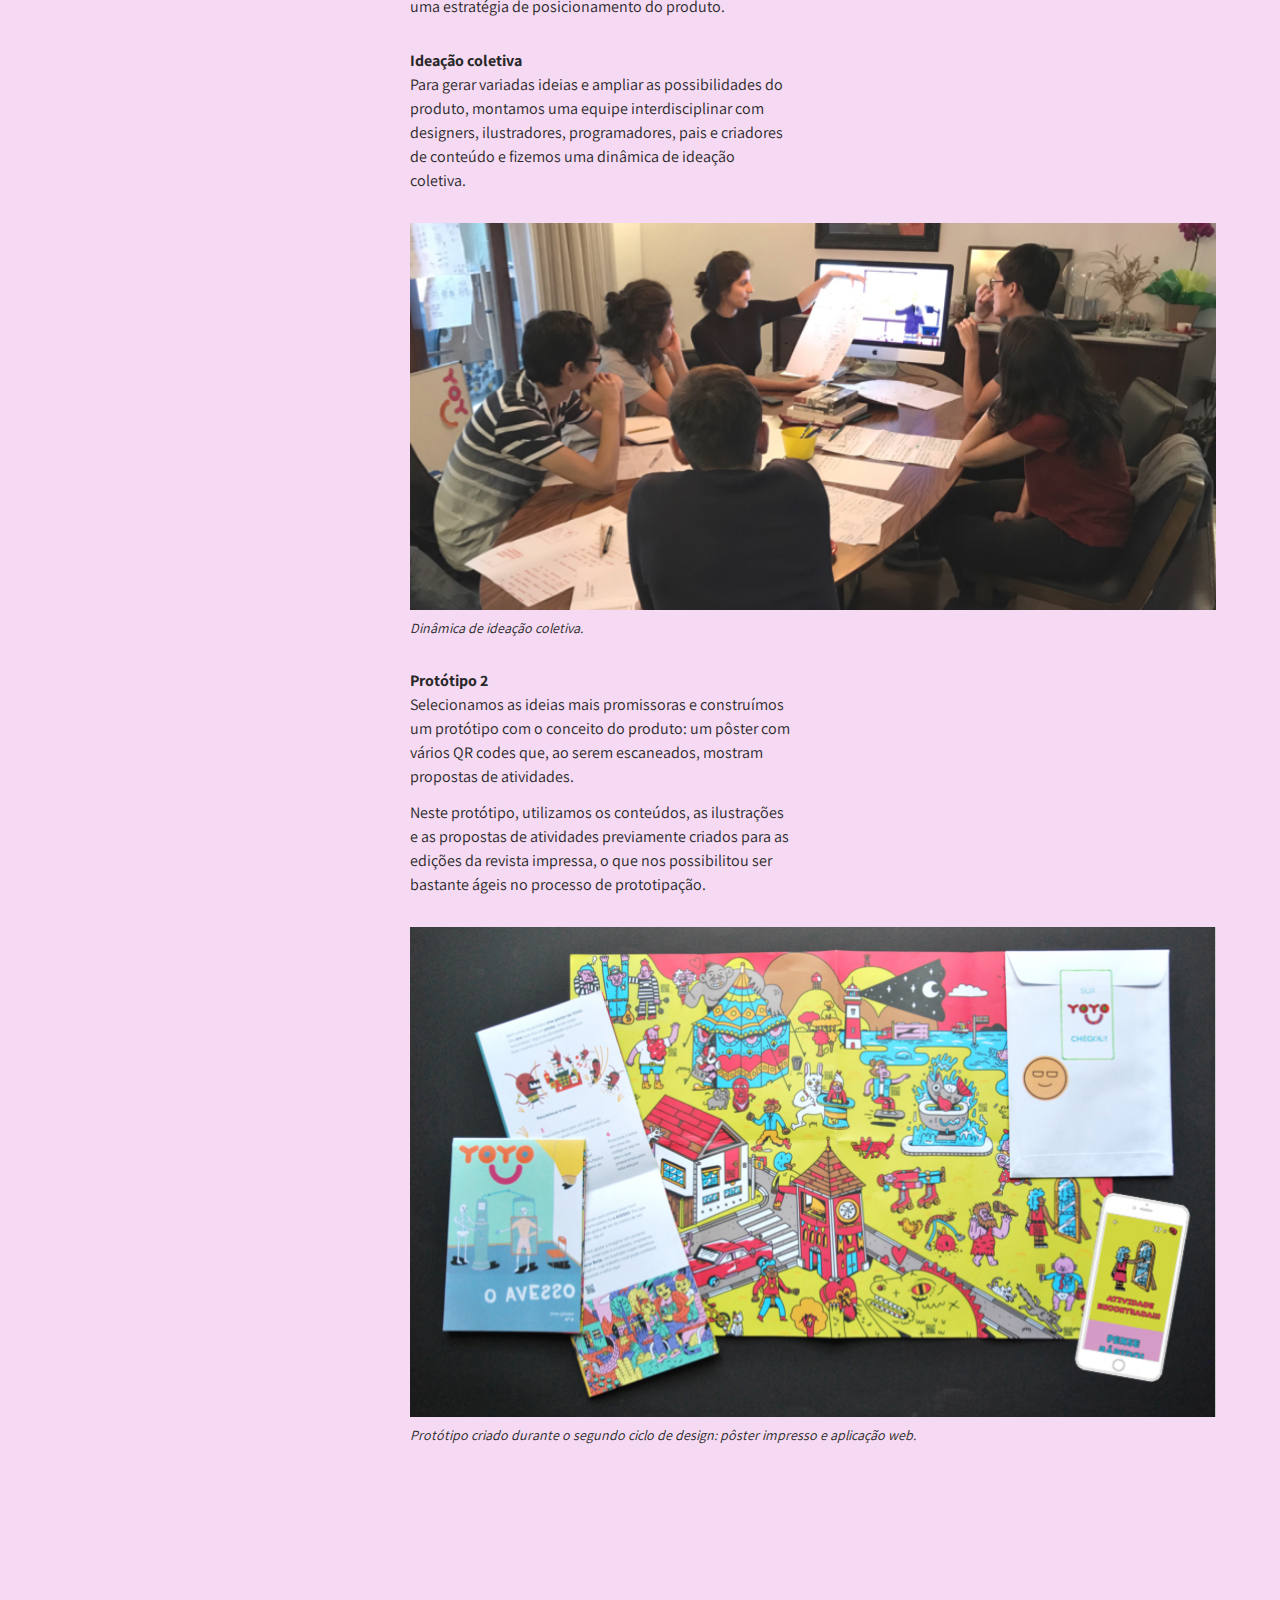
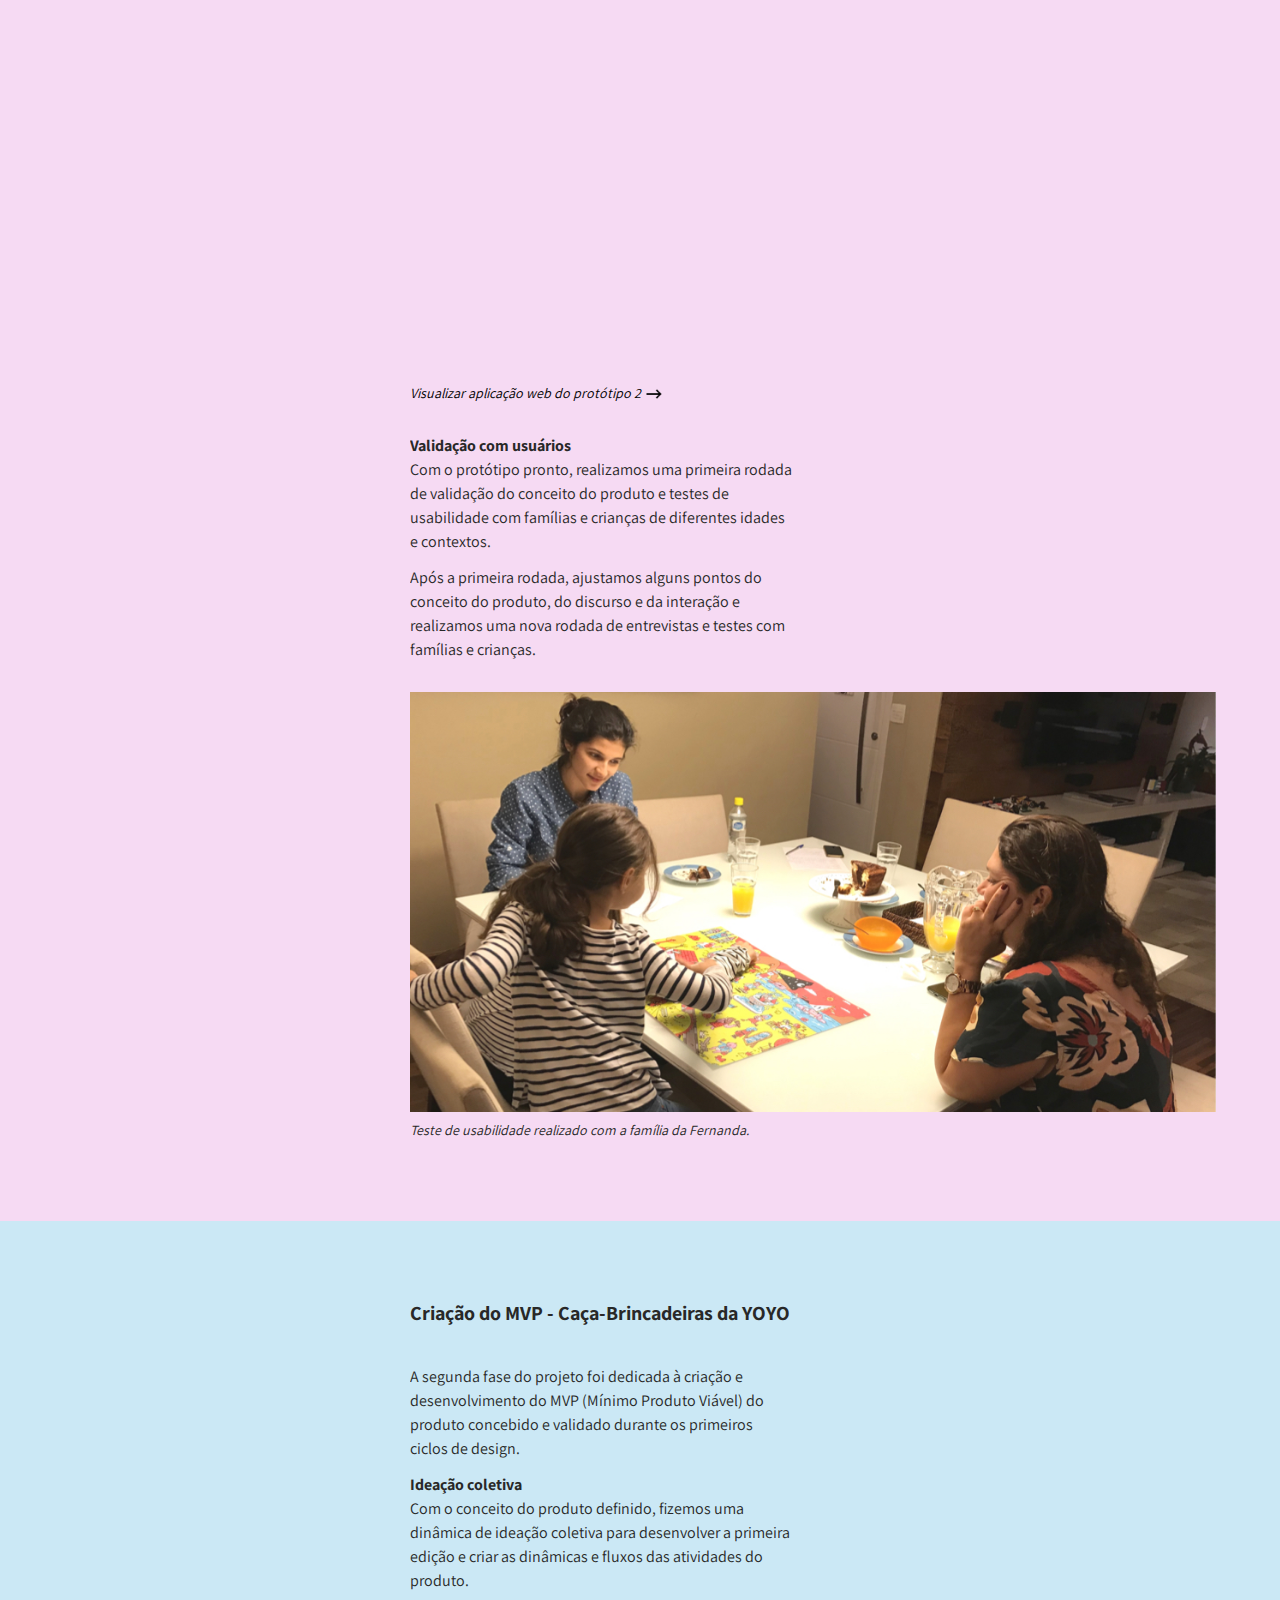
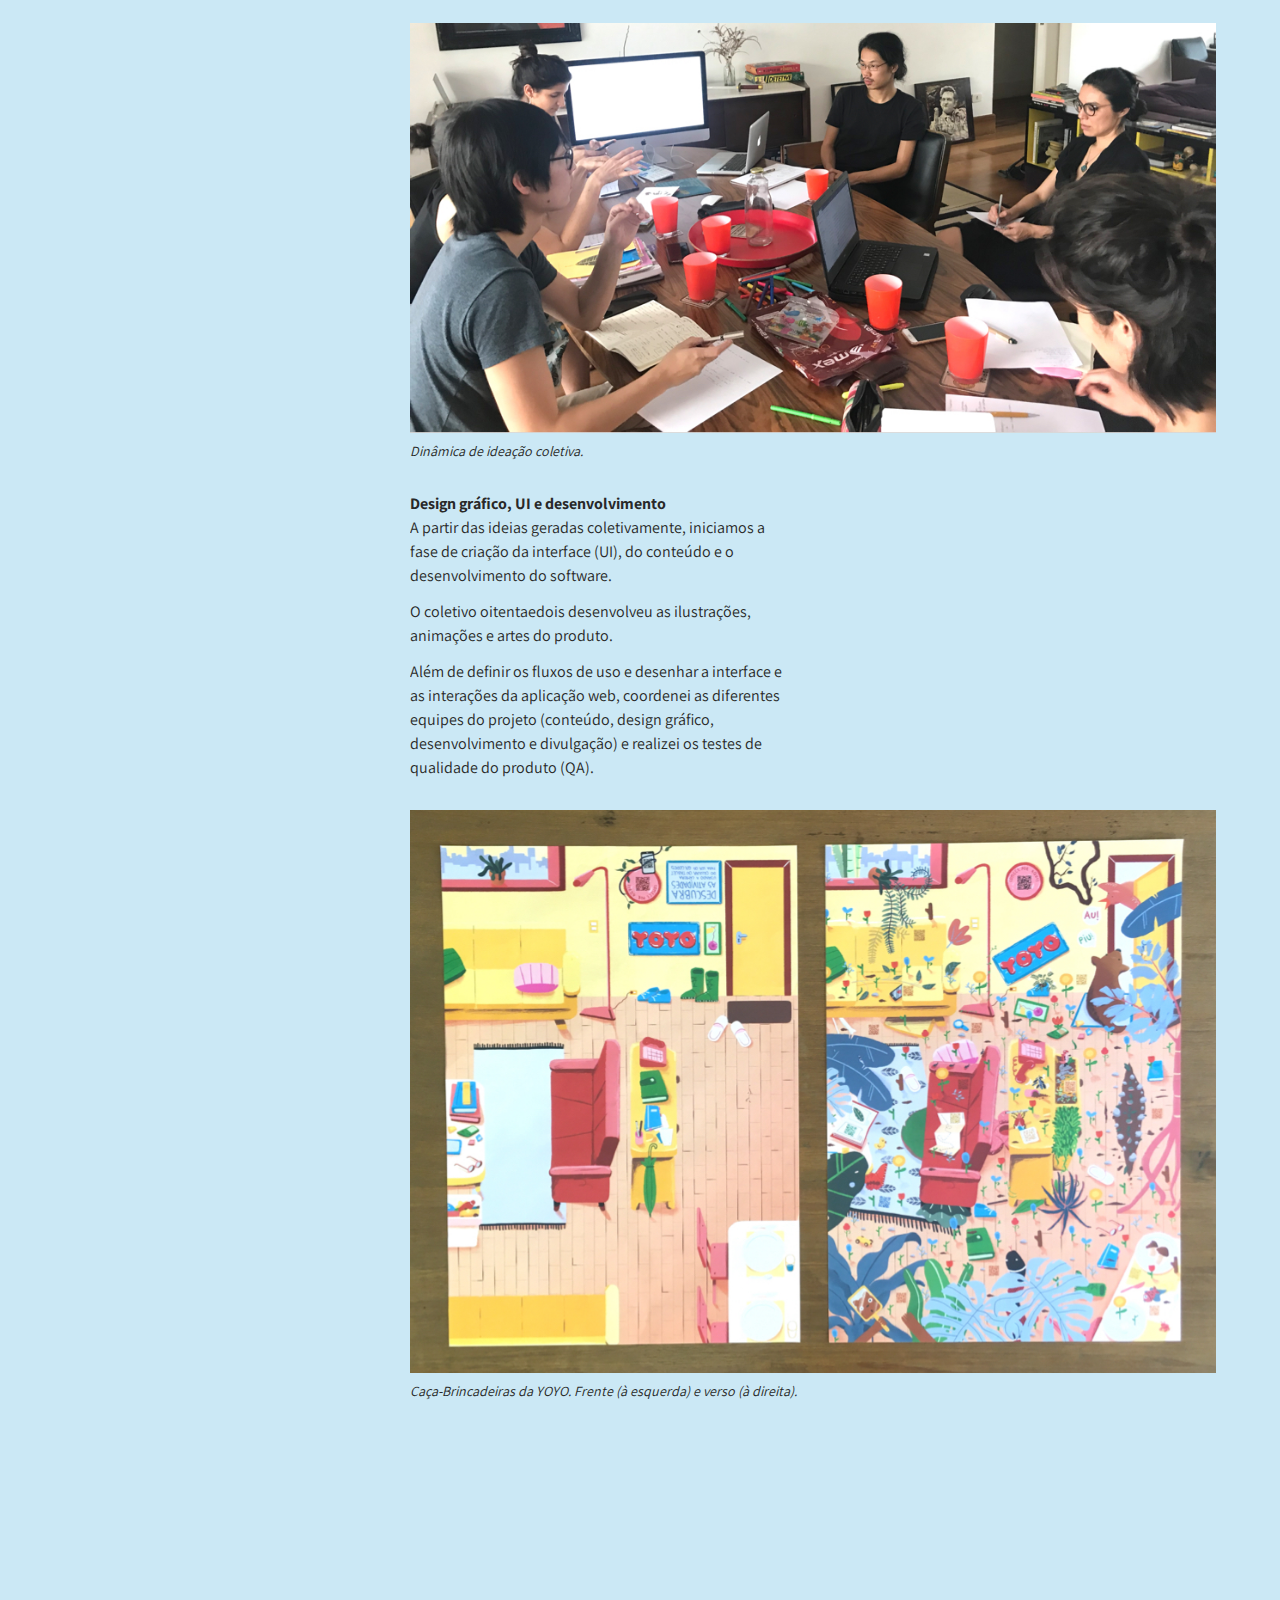
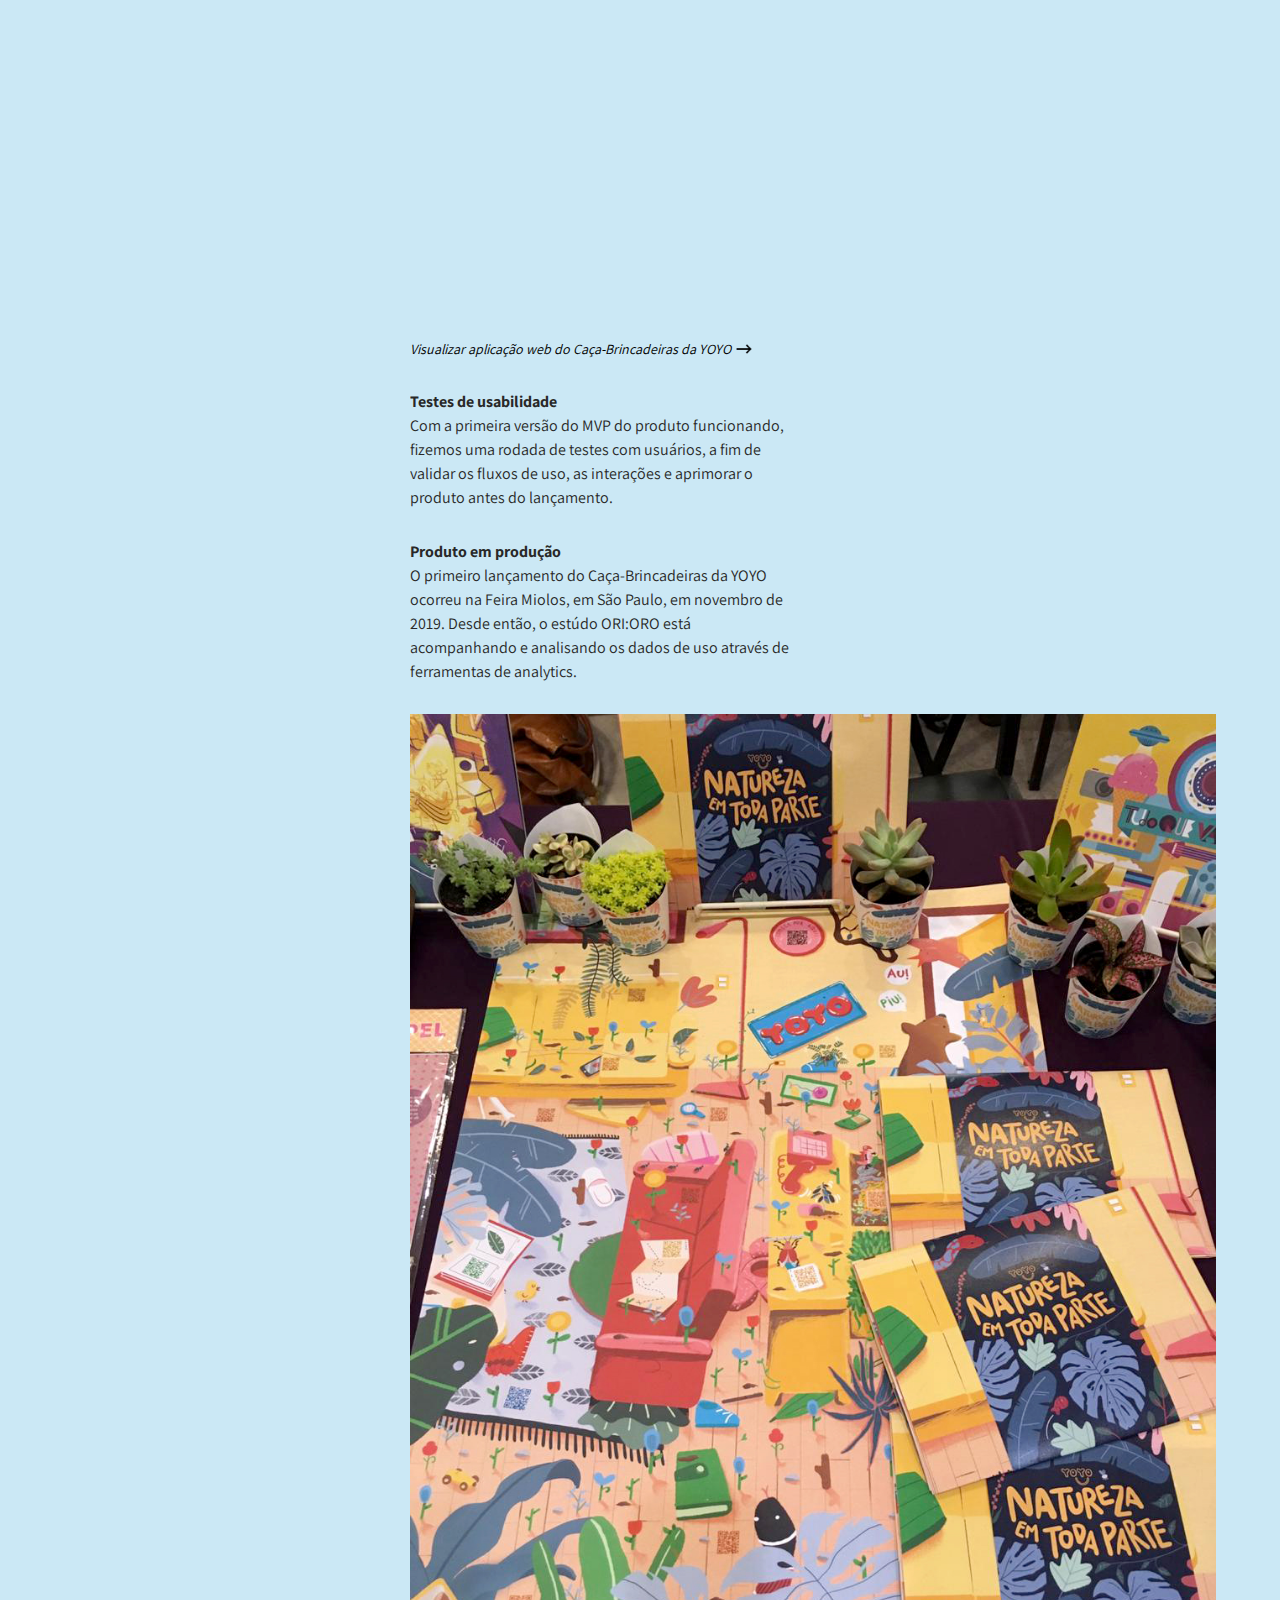
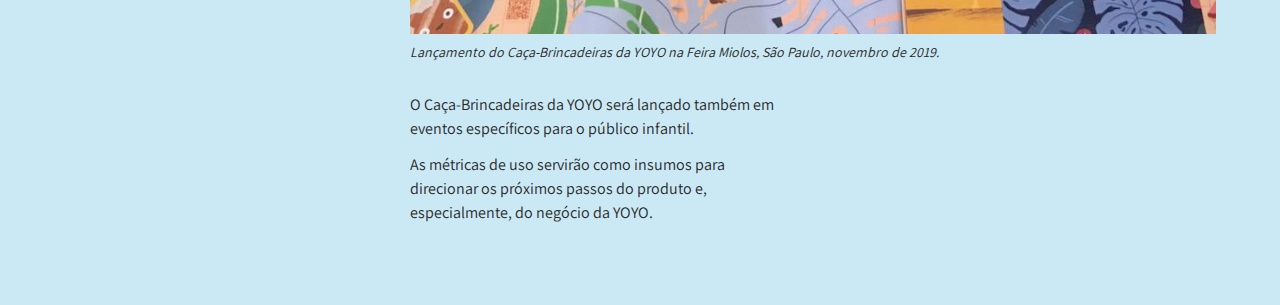
==== commit 5ab47ee4: "correcao de texto" ====
--- a/projetos/projeto-yoyo.html
+++ b/projetos/projeto-yoyo.html
@@ -292,7 +292,7 @@
               <div class="content-item">
                 <h2>Design gráfico, UI e desenvolvimento</h2>
                 <p>
-                  A partir das ideias geradas coletivamente, inciamos a fase de criação da interface (UI), do conteúdo e o desenvolvimento do software.
+                  A partir das ideias geradas coletivamente, iniciamos a fase de criação da interface (UI), do conteúdo e o desenvolvimento do software.
                 </p>
                 <p>
                   O coletivo oitentaedois desenvolveu as ilustrações, animações e artes do produto.
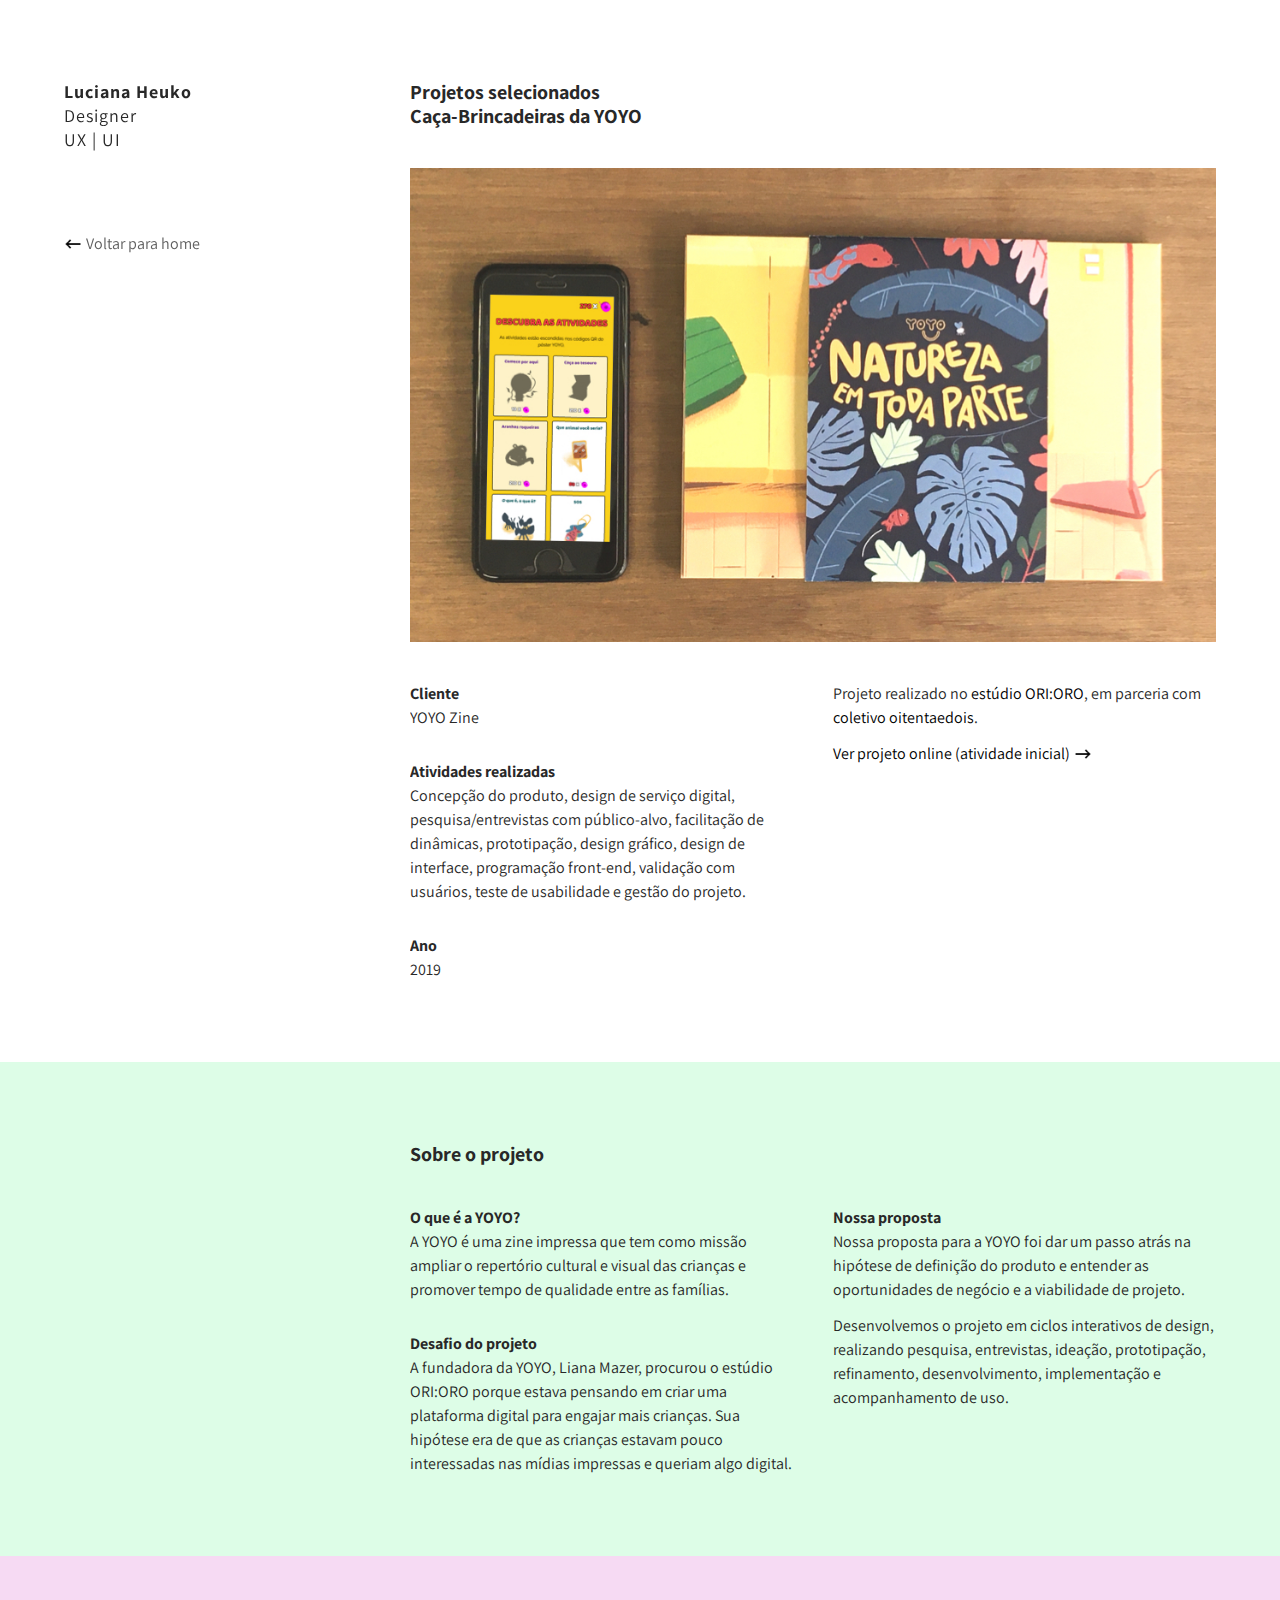
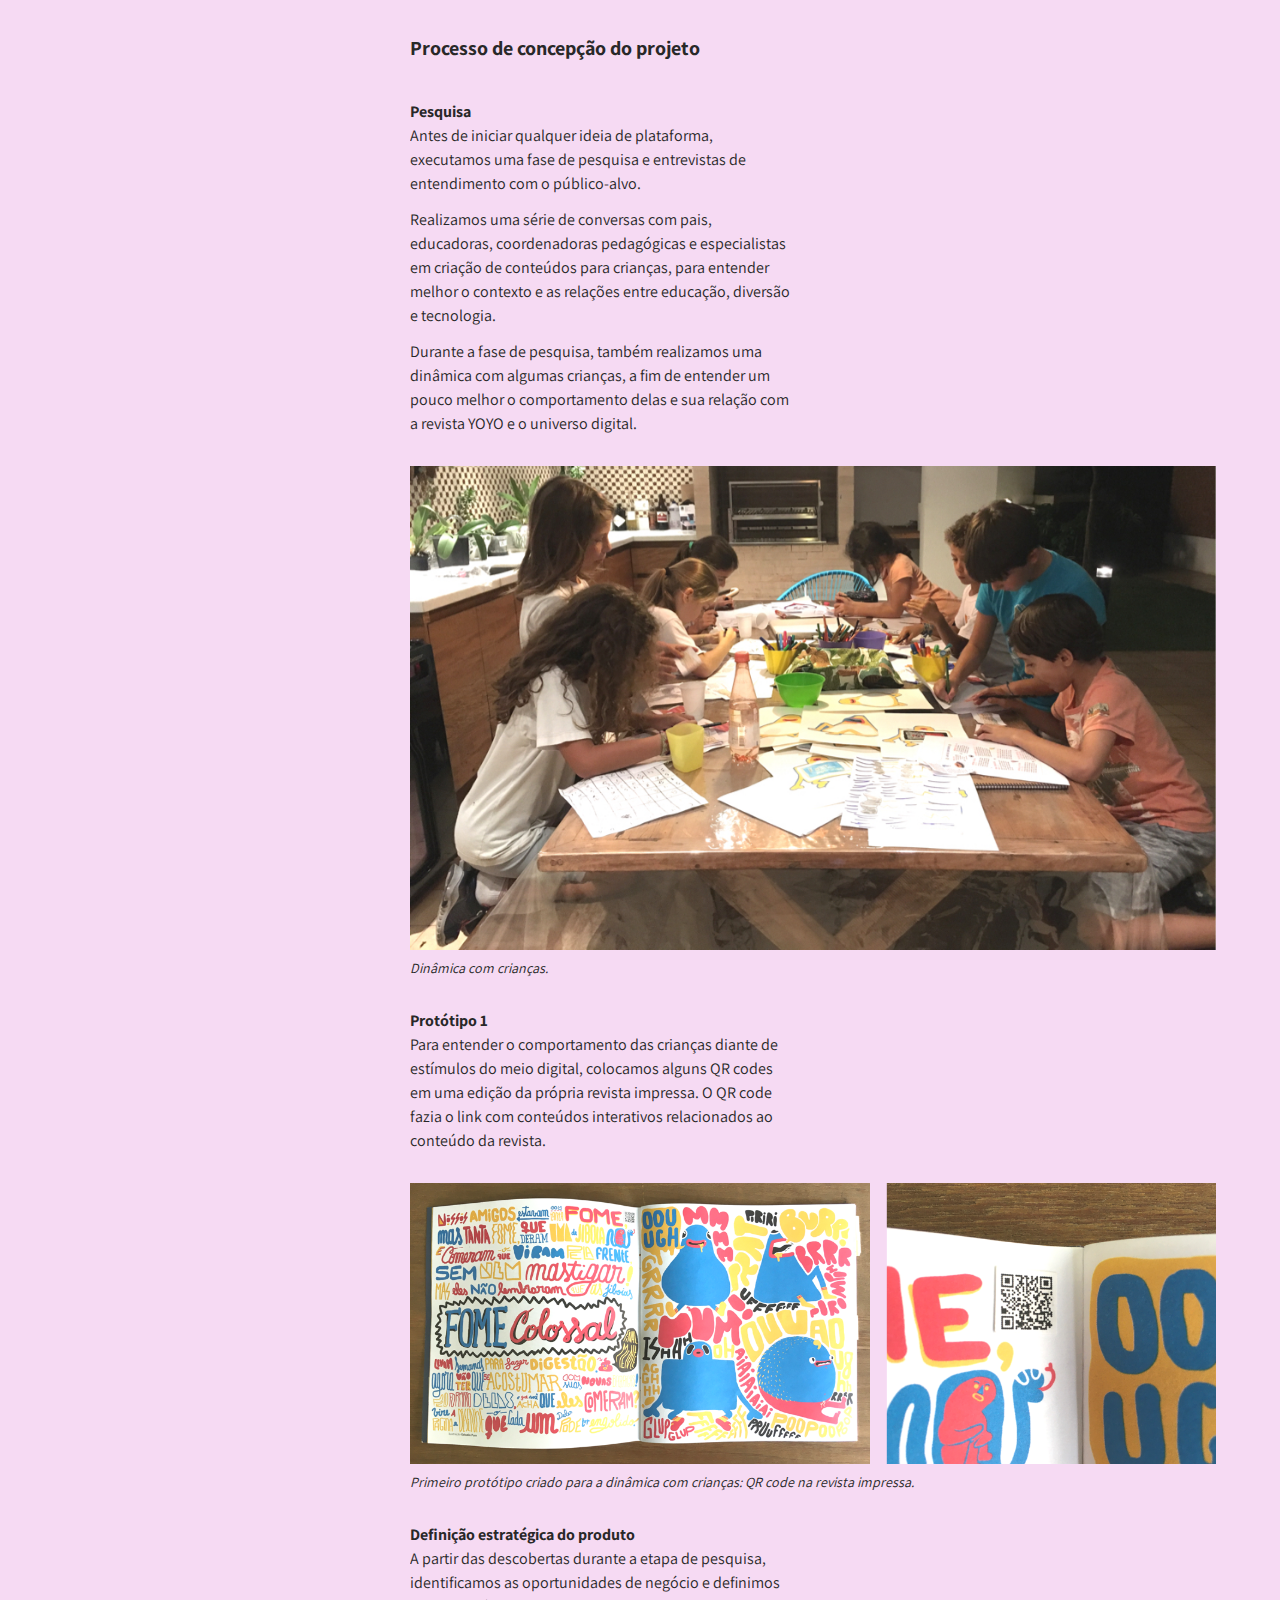
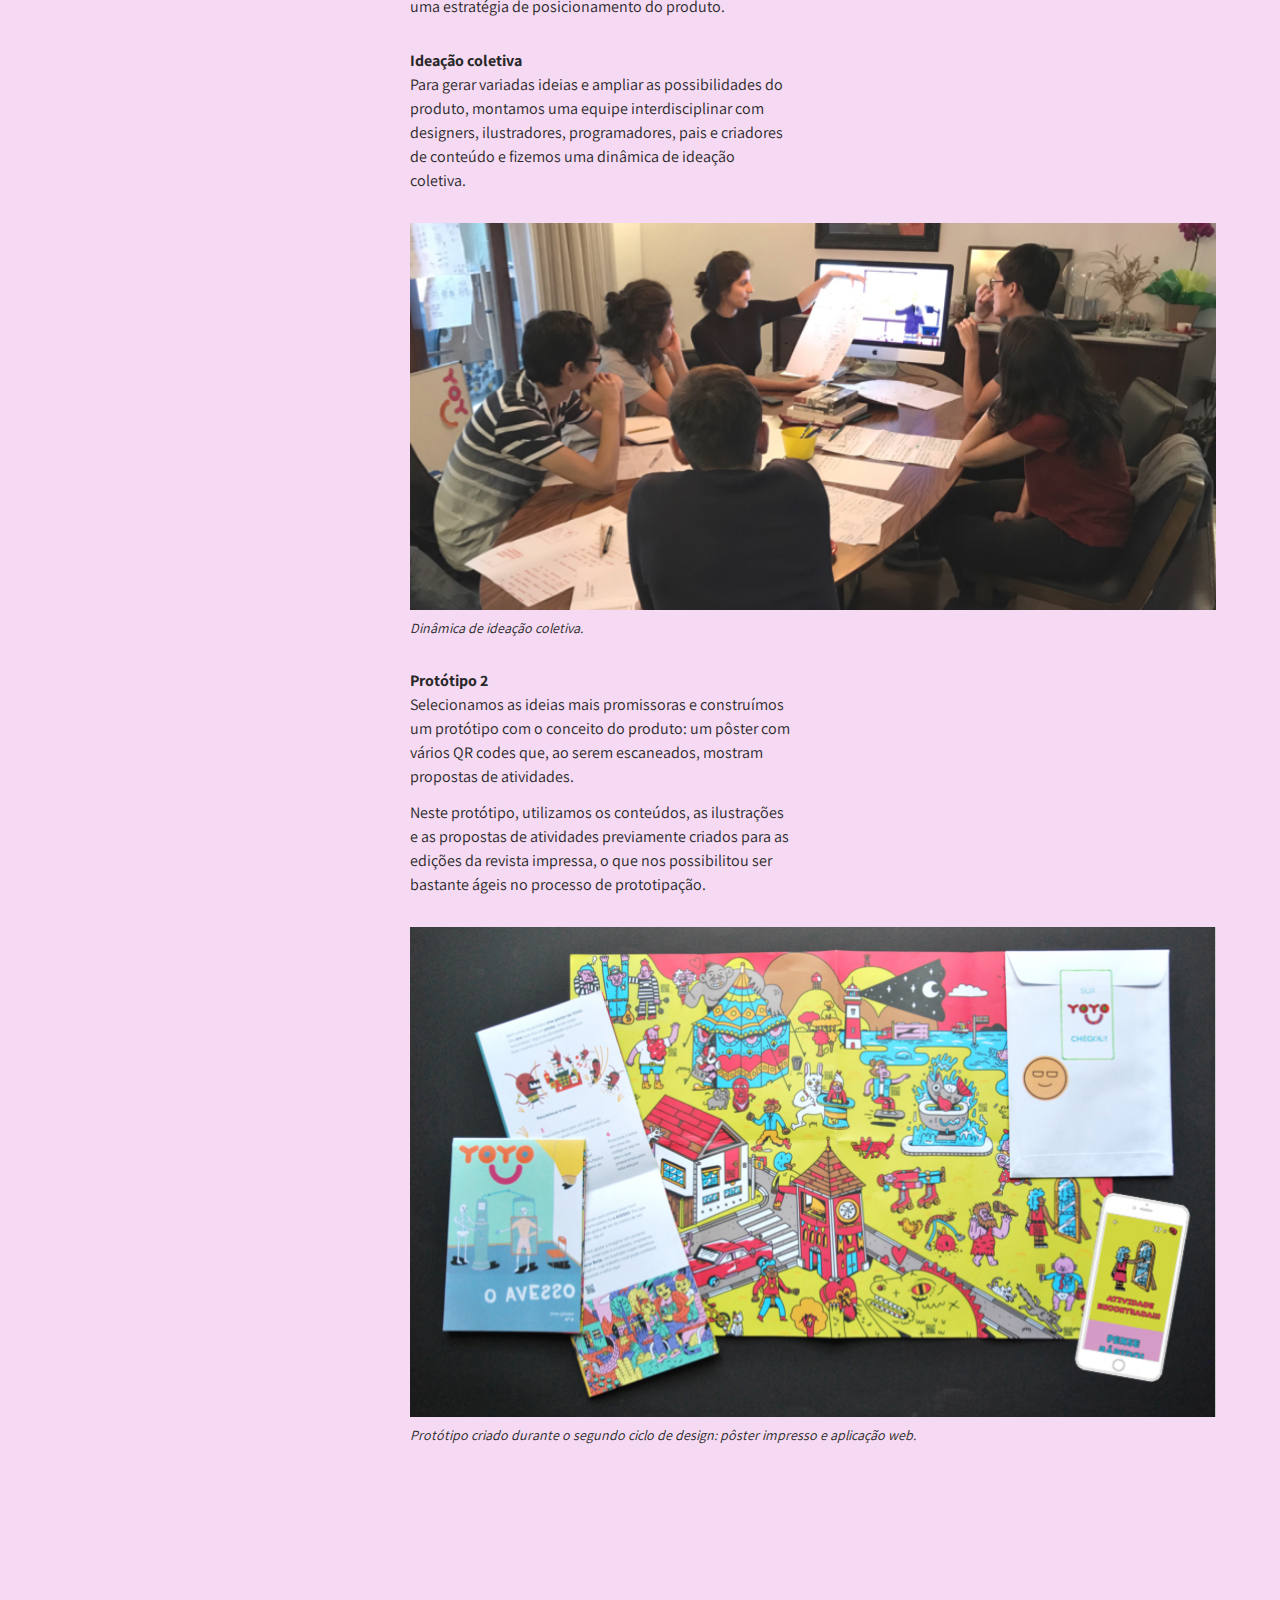
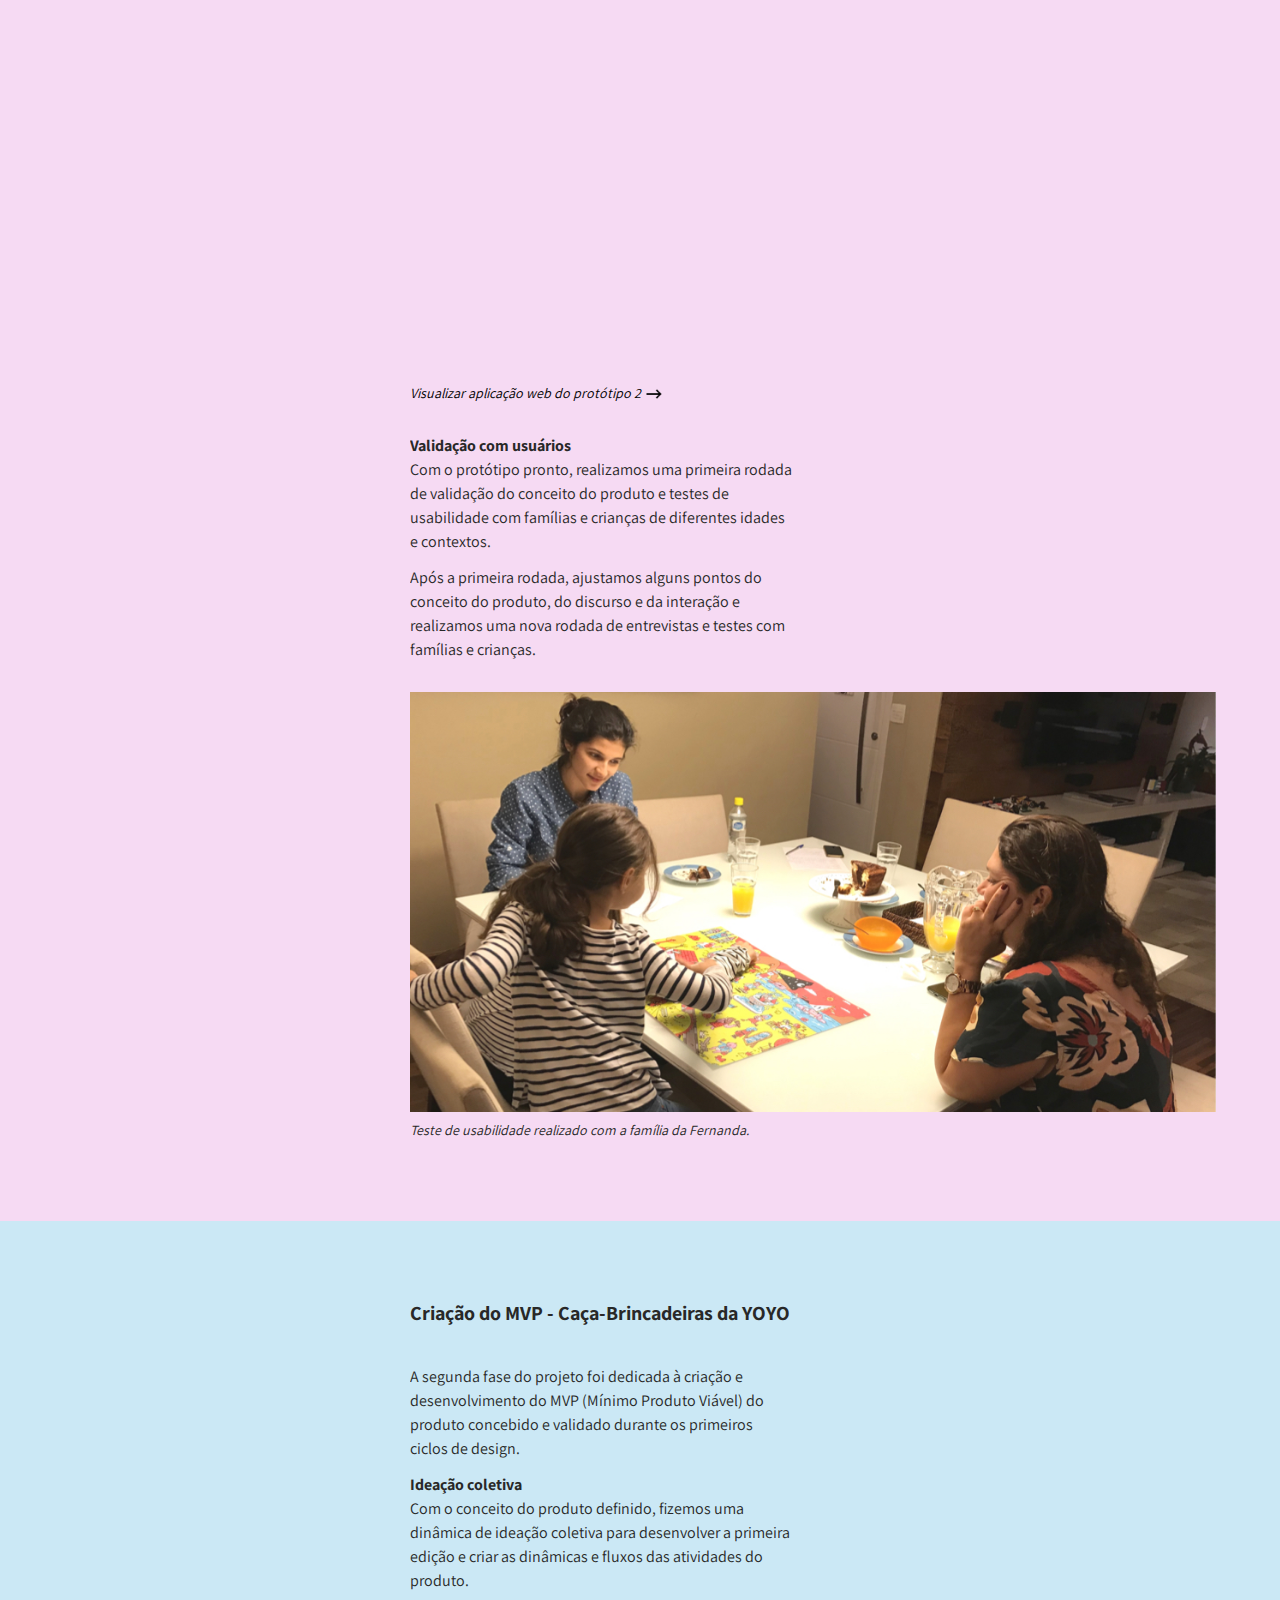
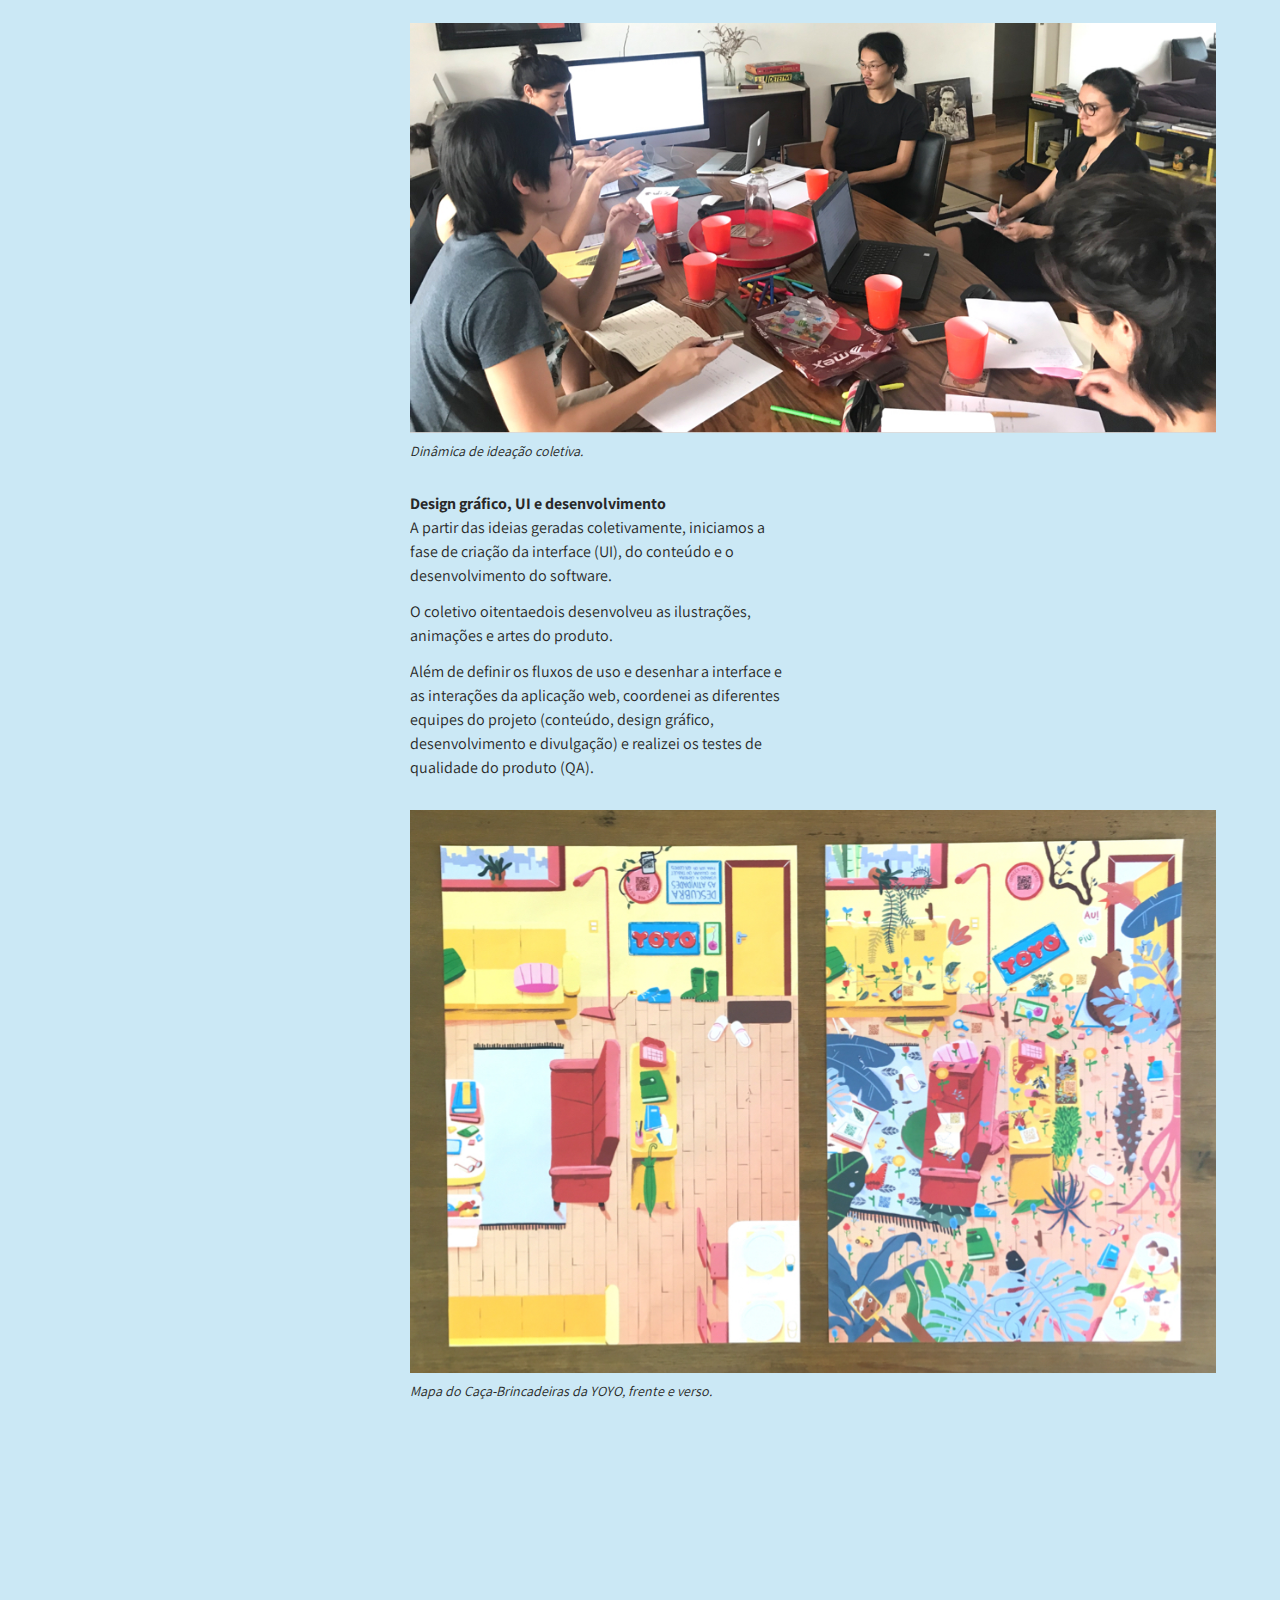
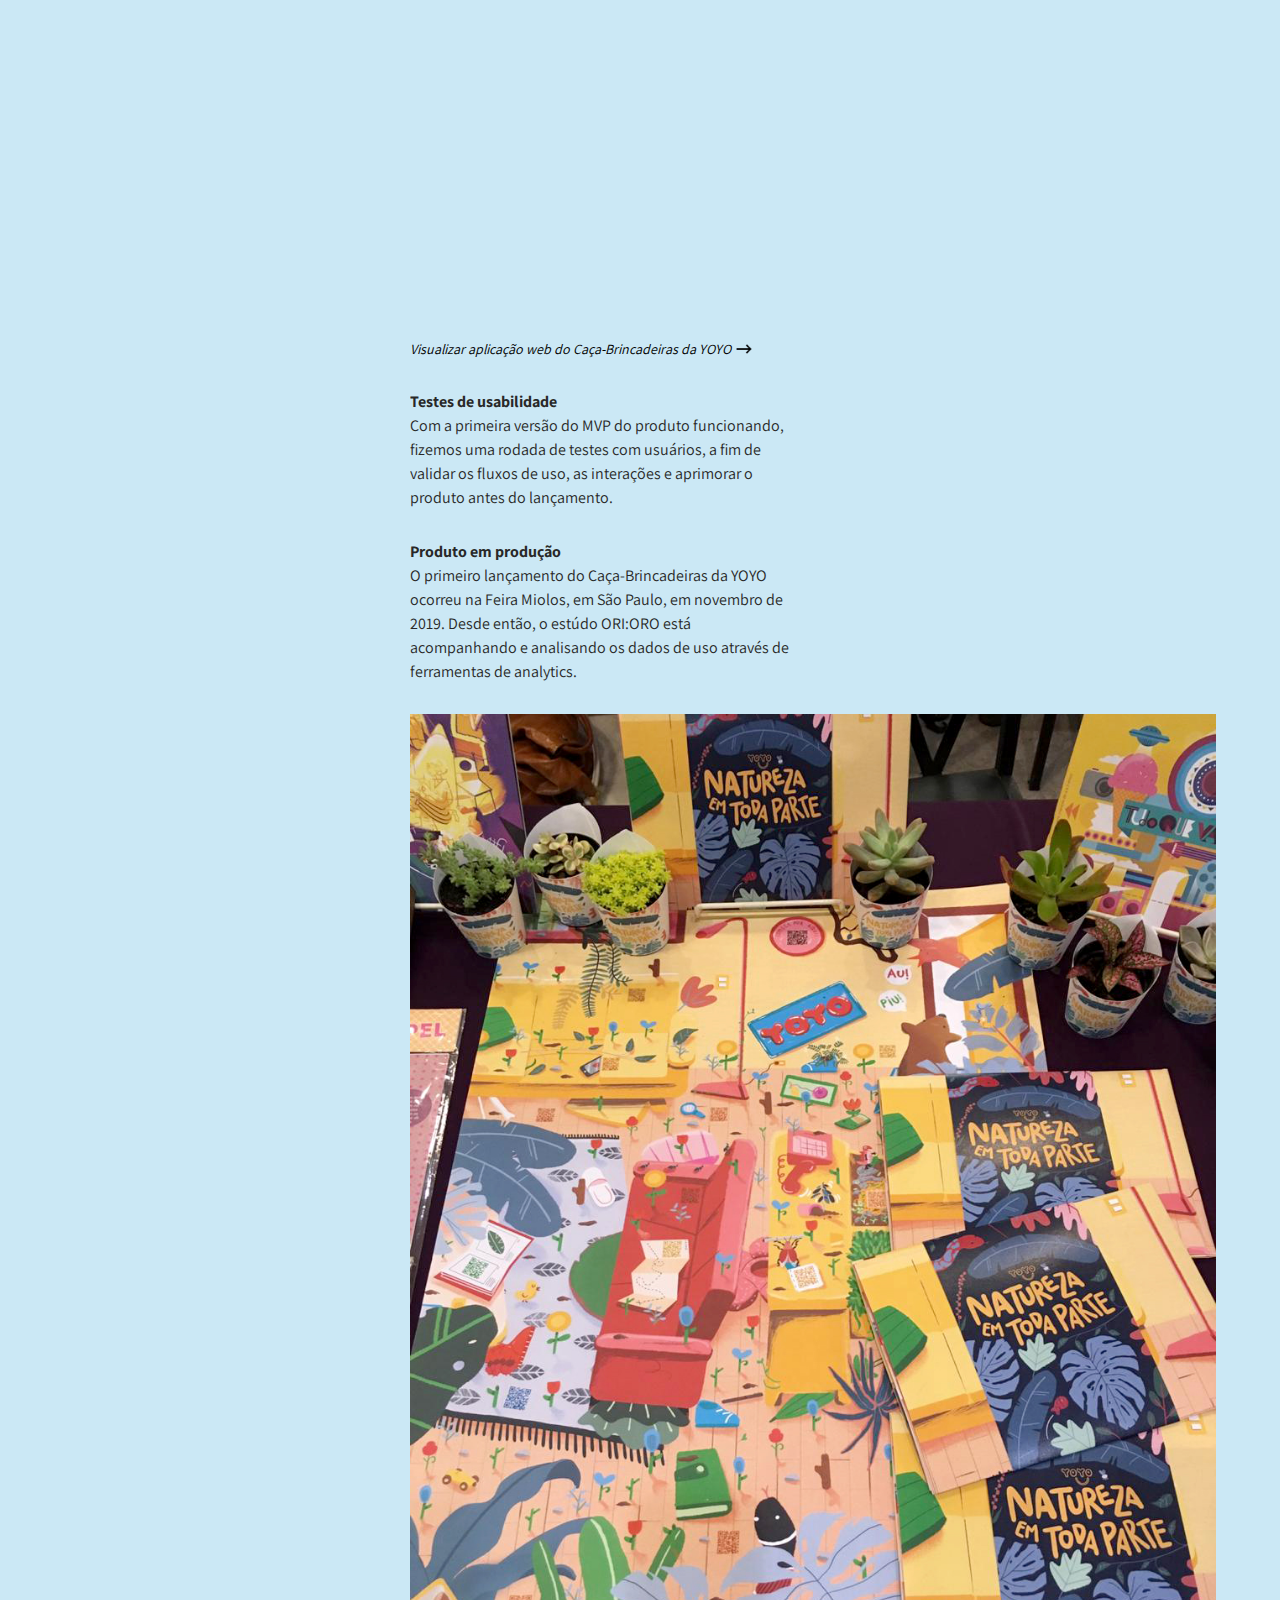
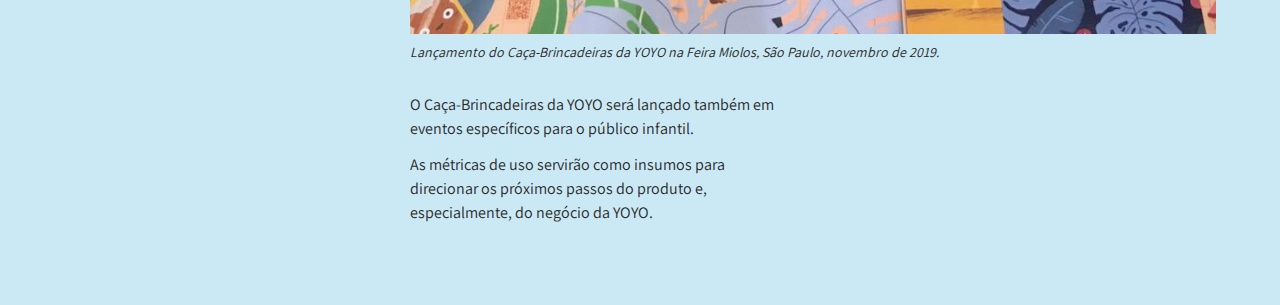
==== commit 9e1531b8: "iframe mobile" ====
--- a/projetos/projeto-yoyo.html
+++ b/projetos/projeto-yoyo.html
@@ -53,7 +53,7 @@
           <nav>
             <ul>
               <li><a href="../index.html#projetos-selecionados" class="has-image-left">
-                <img src="../resources/arrow-back.png" alt="">
+                <img src="../resources/arrow-back.png" alt="seta anterior">
                 Voltar para home
               </a></li>
             </ul>
@@ -66,7 +66,7 @@
             Projetos selecionados<br>
             Caça-Brincadeiras da YOYO
           </h1>
-          <img src="../resources/projetos/yoyo/yoyo-capa.jpg" alt="">
+          <img src="../resources/projetos/yoyo/yoyo-capa.jpg" alt="detalhe do mapa impresso do Caça-Brincadeiras da YOYO">
           <div class="columns">
             <div class="col-left">
 
@@ -182,7 +182,7 @@
           </div>
 
           <figure>
-            <img src="../resources/projetos/yoyo/yoyo-prototipo1-2.png" alt="">
+            <img src="../resources/projetos/yoyo/yoyo-prototipo1-2.png" alt="QR code na revista impressa">
             <figcaption>Primeiro protótipo criado para a dinâmica com crianças: QR code na revista impressa.</figcaption>
           </figure>
 
@@ -225,18 +225,18 @@
           </div>
 
           <figure>
-            <img src="../resources/projetos/yoyo/yoyo-prototipo2.jpg" alt="">
+            <img src="../resources/projetos/yoyo/yoyo-prototipo2.jpg" alt="pôster impresso e aplicação web">
             <figcaption>Protótipo criado durante o segundo ciclo de design: pôster impresso e aplicação web.</figcaption>
           </figure>
 
           <div class="content-item">
 
             <figure>
-              <iframe src="https://orioro.design/yoyo/#atividade-1" width="340" height="500"></iframe>
+              <iframe src="https://orioro.design/yoyo/#atividade-1" height="500"></iframe>
               <figcaption>
                 <a href="https://orioro.design/yoyo/#atividade-1" target="_blank" class="project-link has-image-right">
                   Visualizar aplicação web do protótipo 2
-                  <img src="../resources/arrow-next.png" alt="">
+                  <img src="../resources/arrow-next.png" alt="seta próximo">
                 </a>
               </figcaption>
             </figure>
@@ -282,7 +282,7 @@
           </div>
 
           <figure>
-            <img src="../resources/projetos/yoyo/yoyo-ideacao-coletiva-2.jpg" alt="">
+            <img src="../resources/projetos/yoyo/yoyo-ideacao-coletiva-2.jpg" alt="Dinâmica de ideação coletiva">
             <figcaption>Dinâmica de ideação coletiva.</figcaption>
           </figure>
 
@@ -303,16 +303,16 @@
           </div>
 
           <figure>
-            <img src="../resources/projetos/yoyo/yoyo-mvp-1.jpg" alt="">
-            <figcaption>Caça-Brincadeiras da YOYO. Frente (à esquerda) e verso (à direita).</figcaption>
-          </figure>
-
-          <figure>
-            <iframe src="https://yoyozine.com.br/index.php/atividades/comece-por-aqui/" width="340" height="500"></iframe>
+            <img src="../resources/projetos/yoyo/yoyo-mvp-1.jpg" alt="Foto do mapa impresso do Caça-Brincadeiras da YOYO frente e verso">
+            <figcaption>Mapa do Caça-Brincadeiras da YOYO, frente e verso.</figcaption>
+          </figure>
+
+          <figure>
+            <iframe src="https://yoyozine.com.br/index.php/atividades/comece-por-aqui/" height="500"></iframe>
             <figcaption>
               <a href="https://yoyozine.com.br/index.php/atividades/comece-por-aqui/" target="_blank" class="project-link has-image-right">
                 Visualizar aplicação web do Caça-Brincadeiras da YOYO
-                <img src="../resources/arrow-next.png" alt="">
+                <img src="../resources/arrow-next.png" alt="seta próximo">
               </a>
             </figcaption>
           </figure>
@@ -337,7 +337,7 @@
           </div>
 
           <figure>
-            <img src="../resources/projetos/yoyo/yoyo-lancamento.jpg" alt="">
+            <img src="../resources/projetos/yoyo/yoyo-lancamento.jpg" alt="Mesa da YOYO na Feira Miolos">
             <figcaption>Lançamento do Caça-Brincadeiras da YOYO na Feira Miolos, São Paulo, novembro de 2019.</figcaption>
           </figure>
 
--- a/style/projetos.css
+++ b/style/projetos.css
@@ -32,3 +32,8 @@
   font-size: 14px;
   font-style: italic;
 }
+
+figure iframe {
+  width: 100%;
+  max-width: 340px;
+}
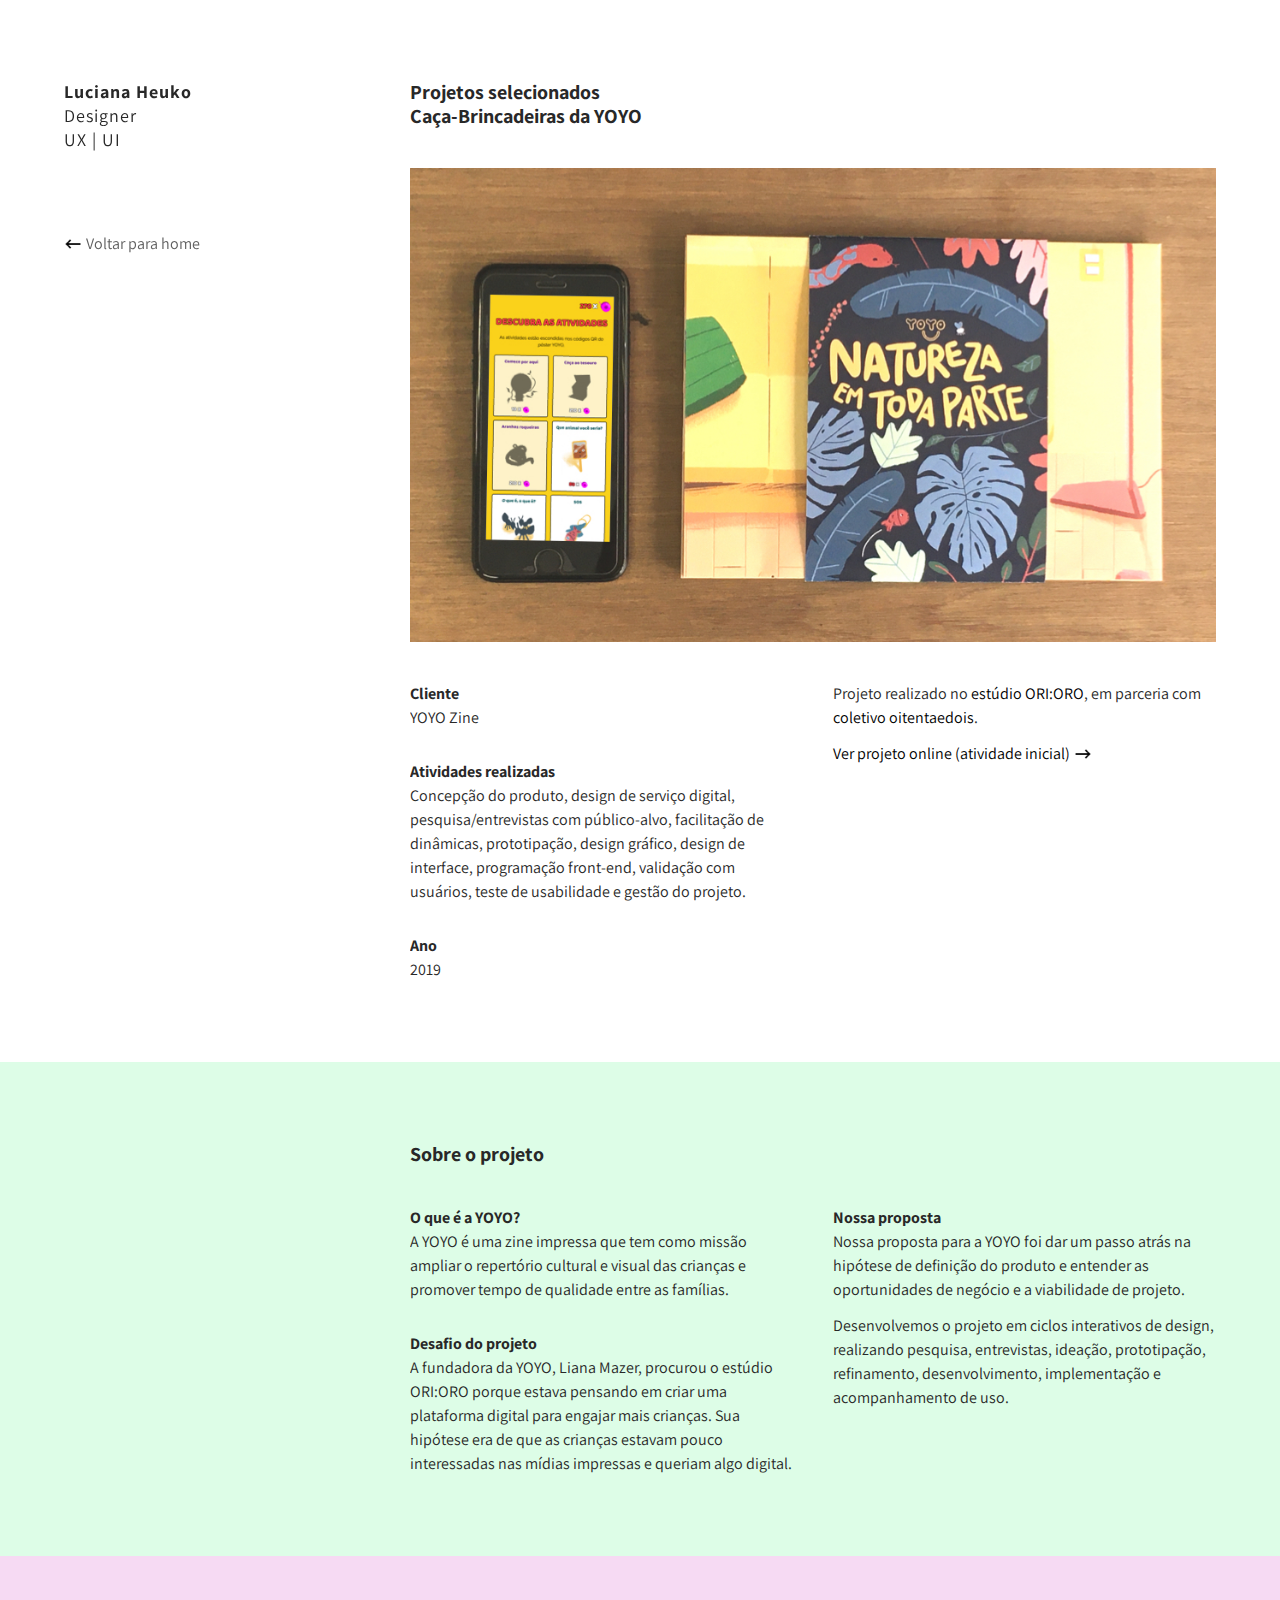
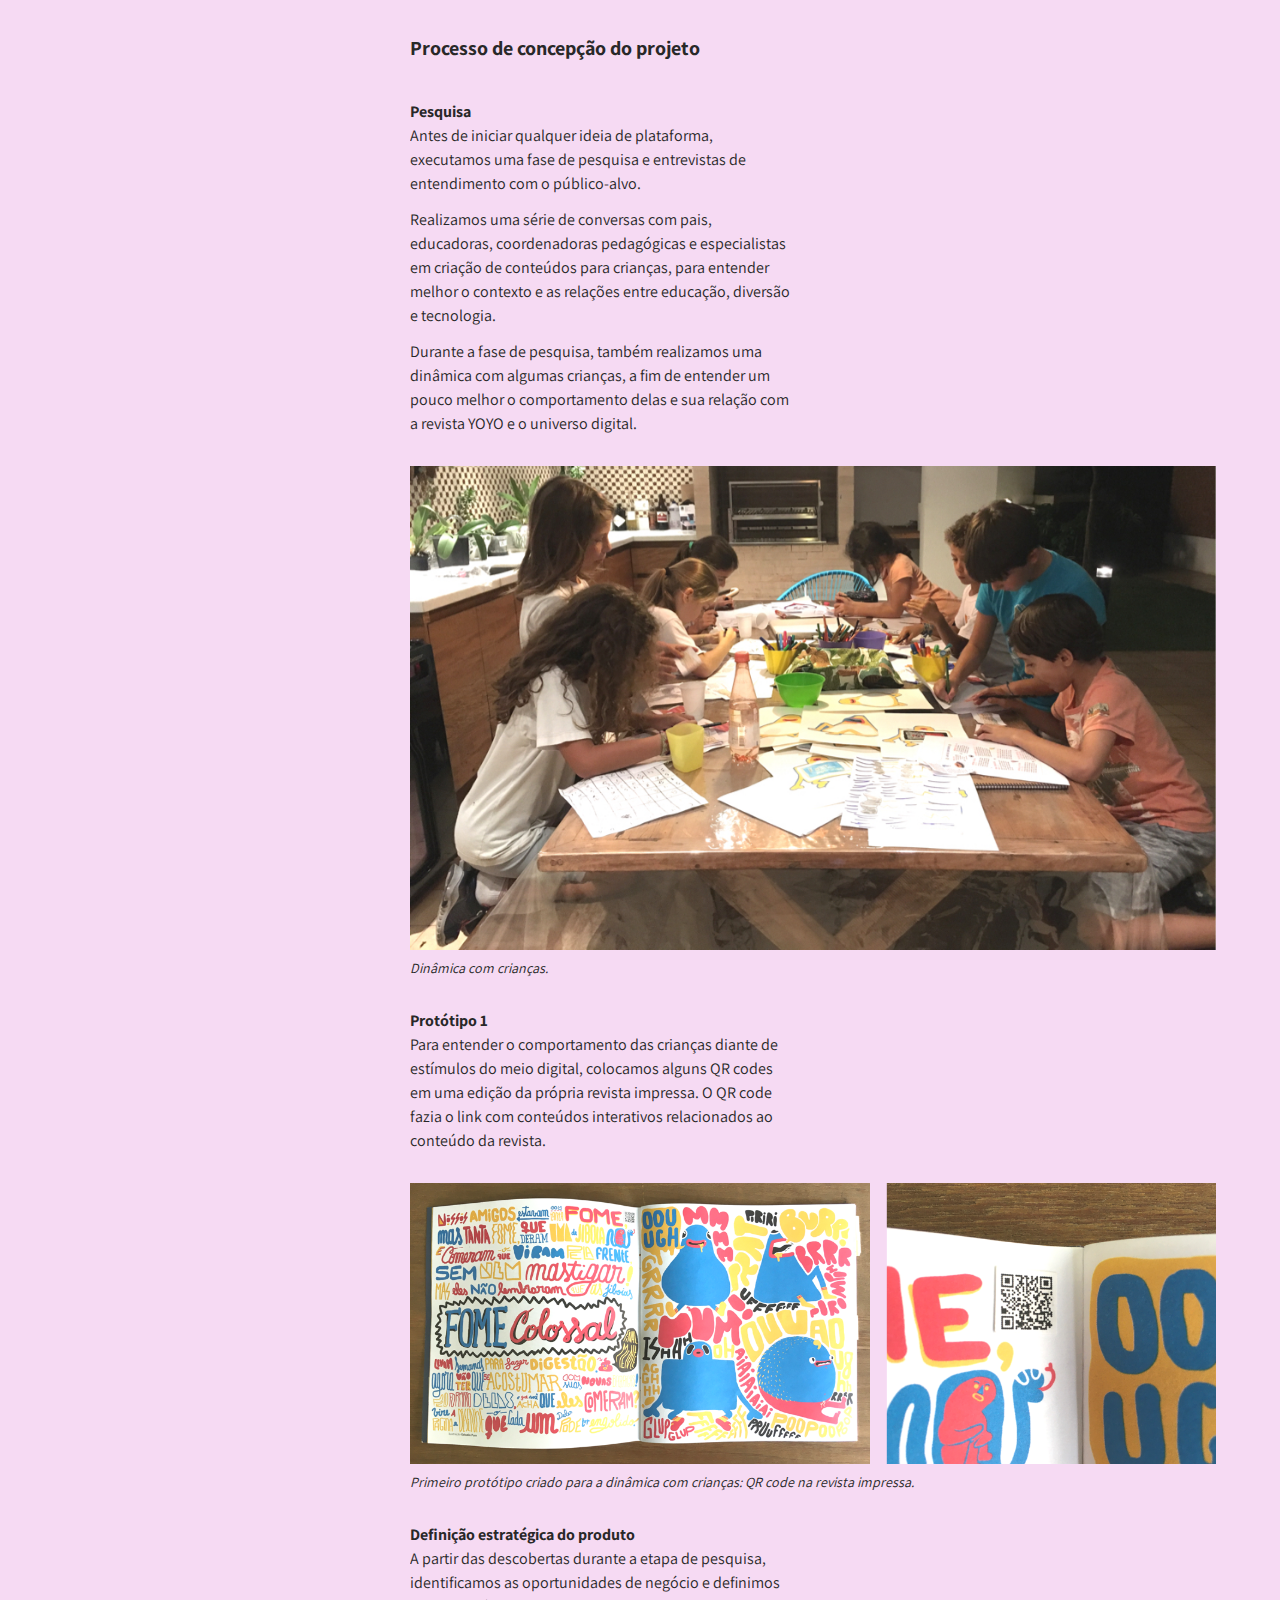
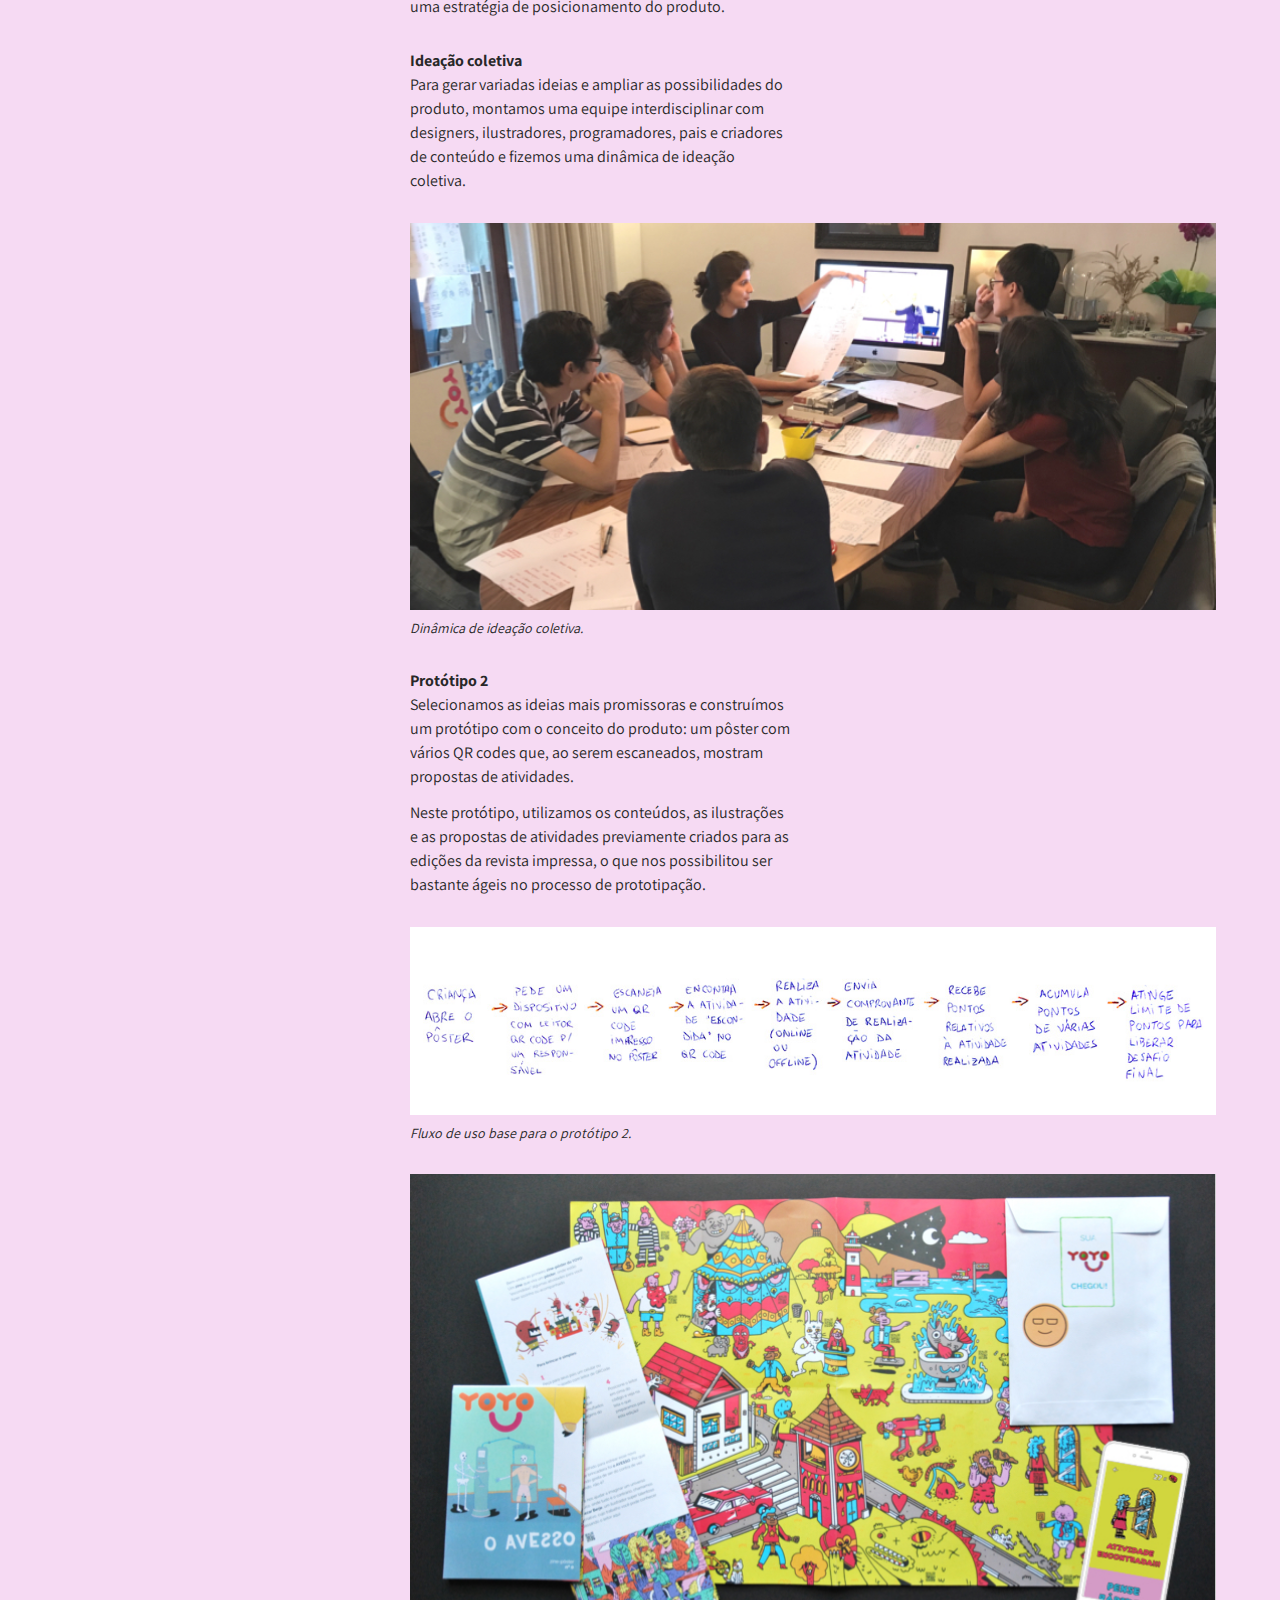
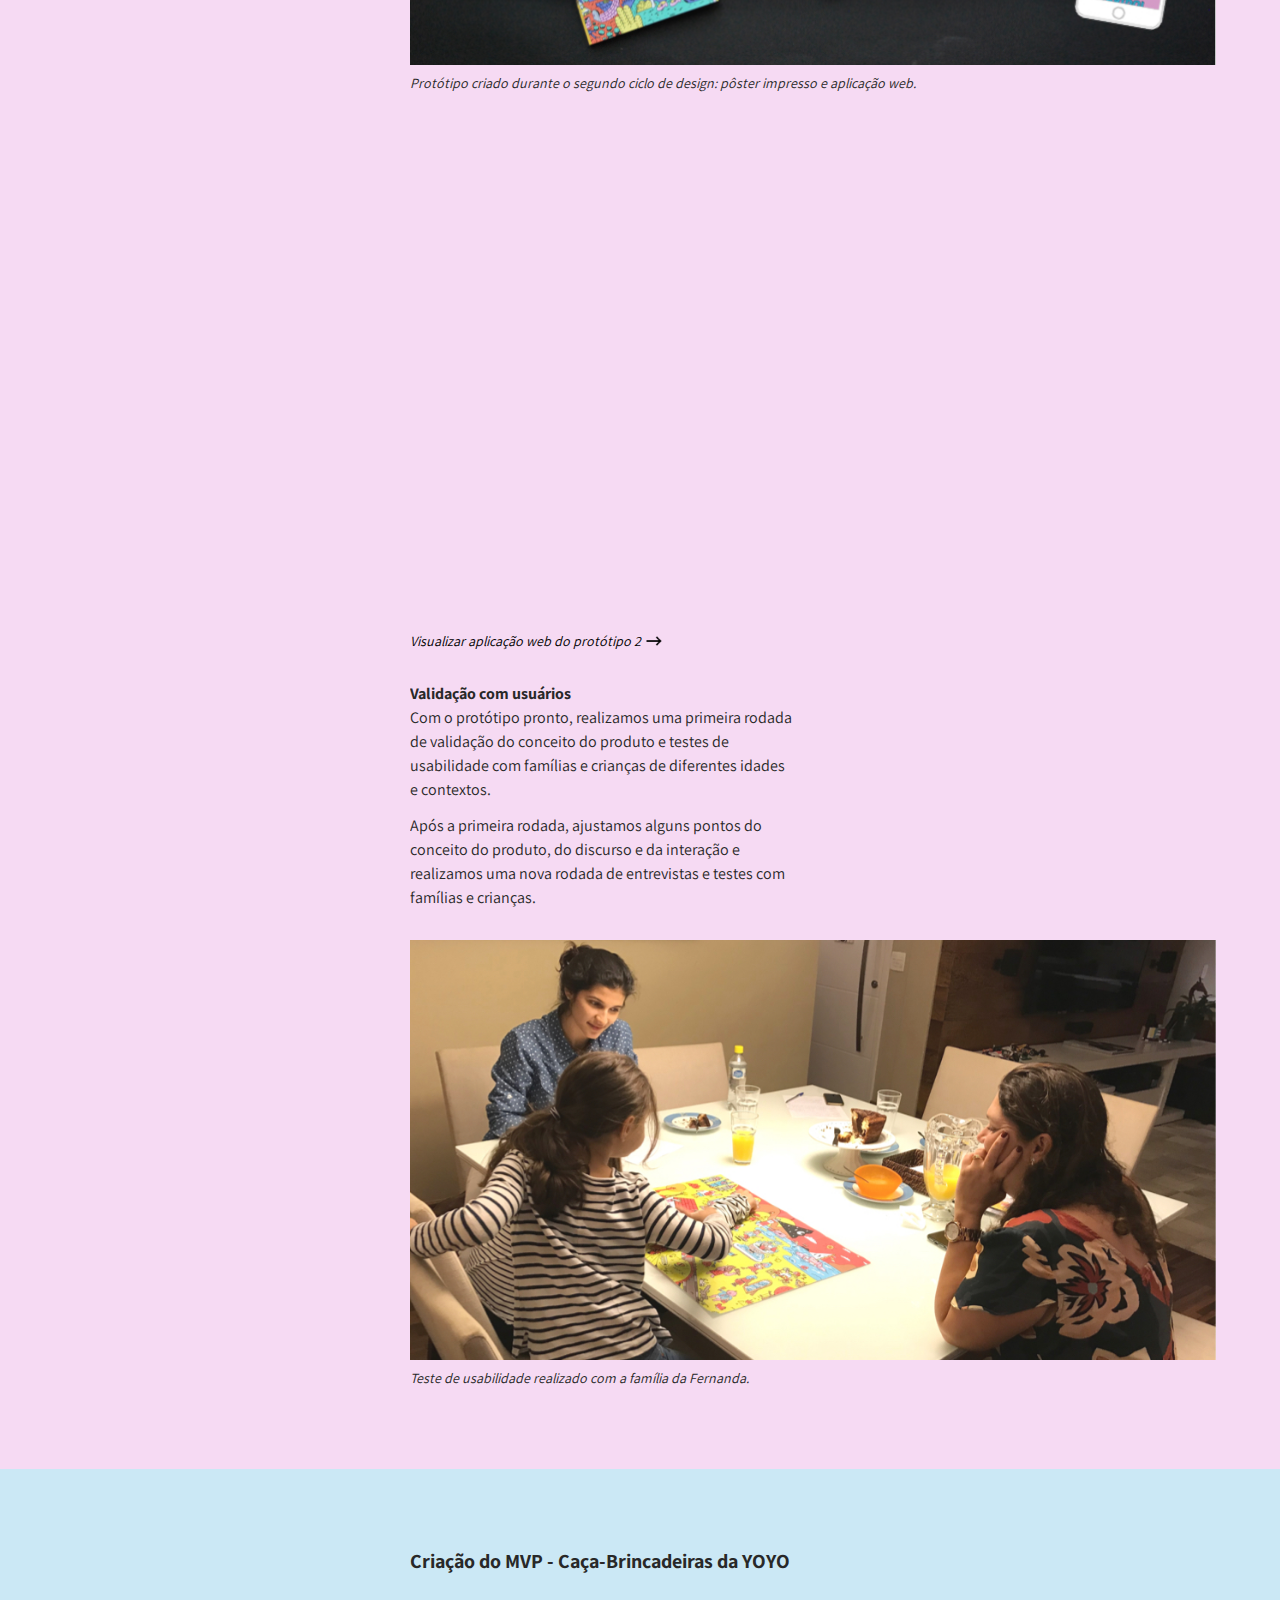
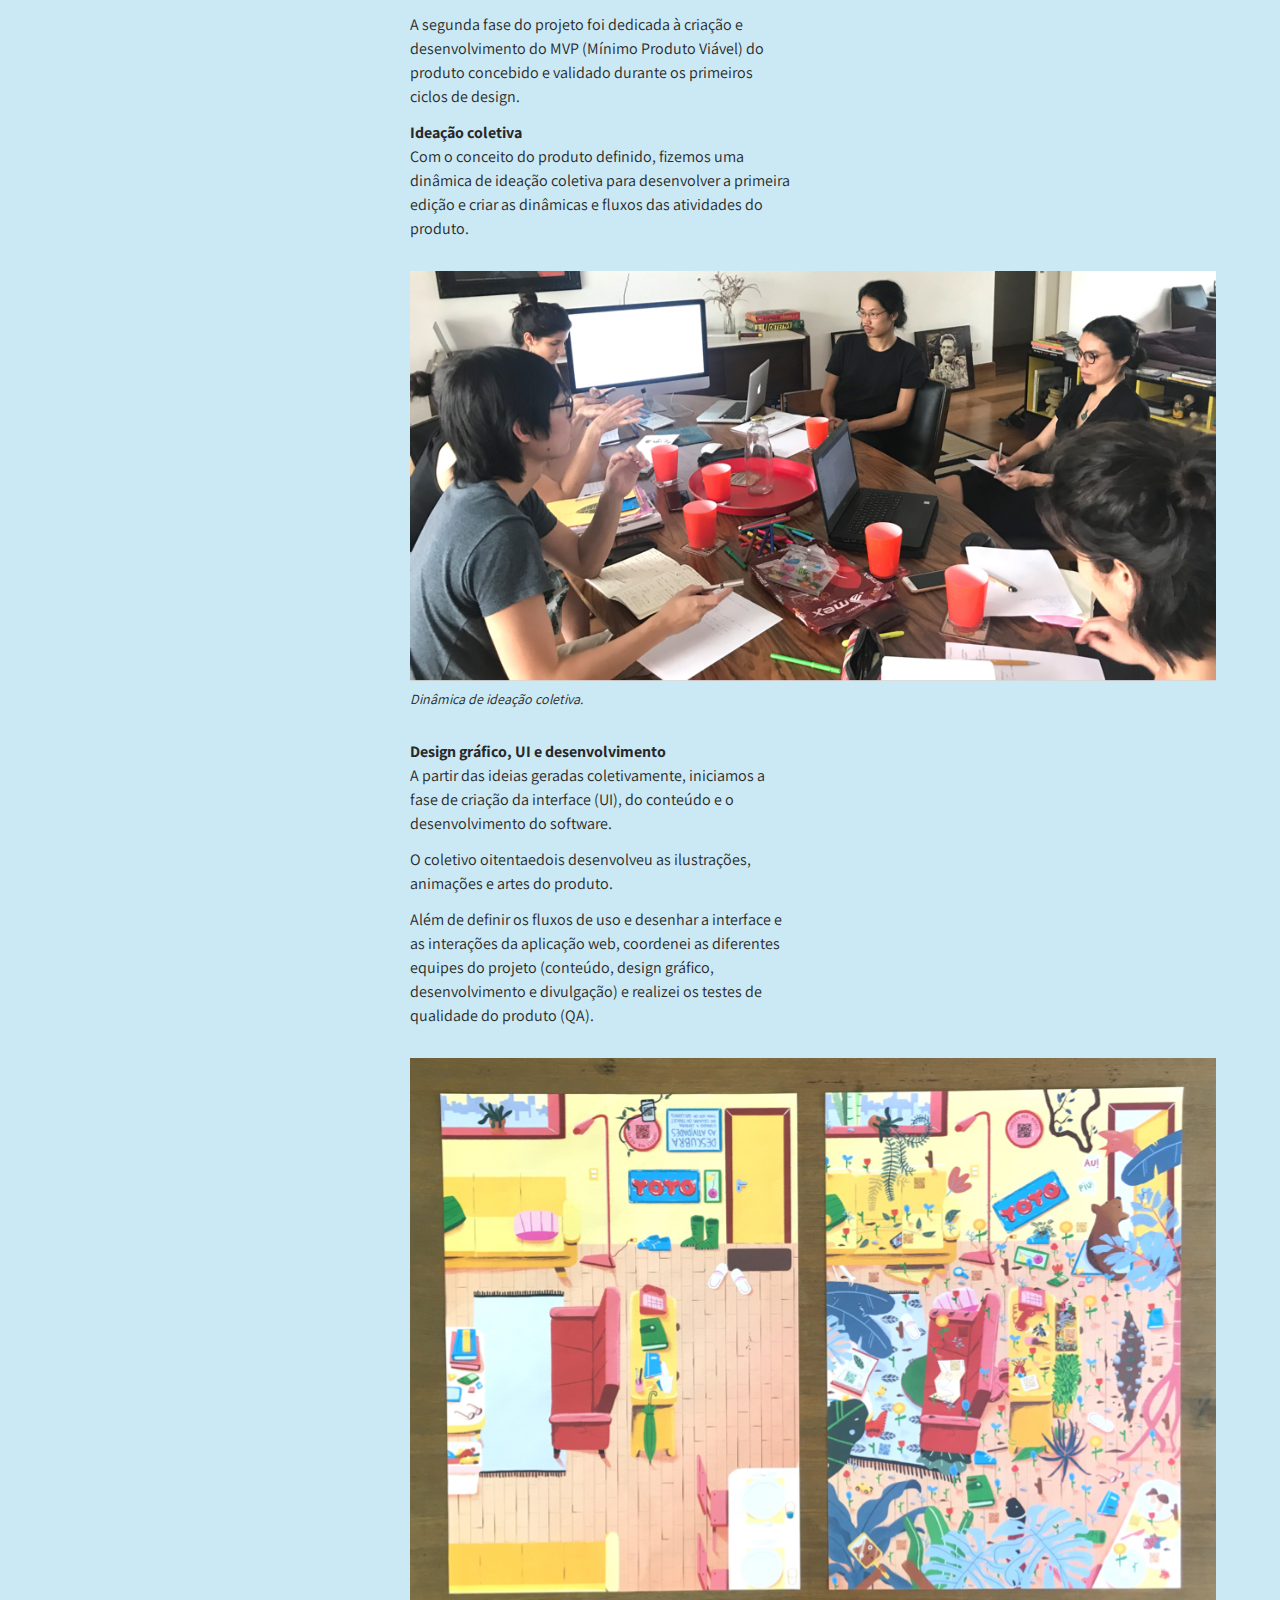
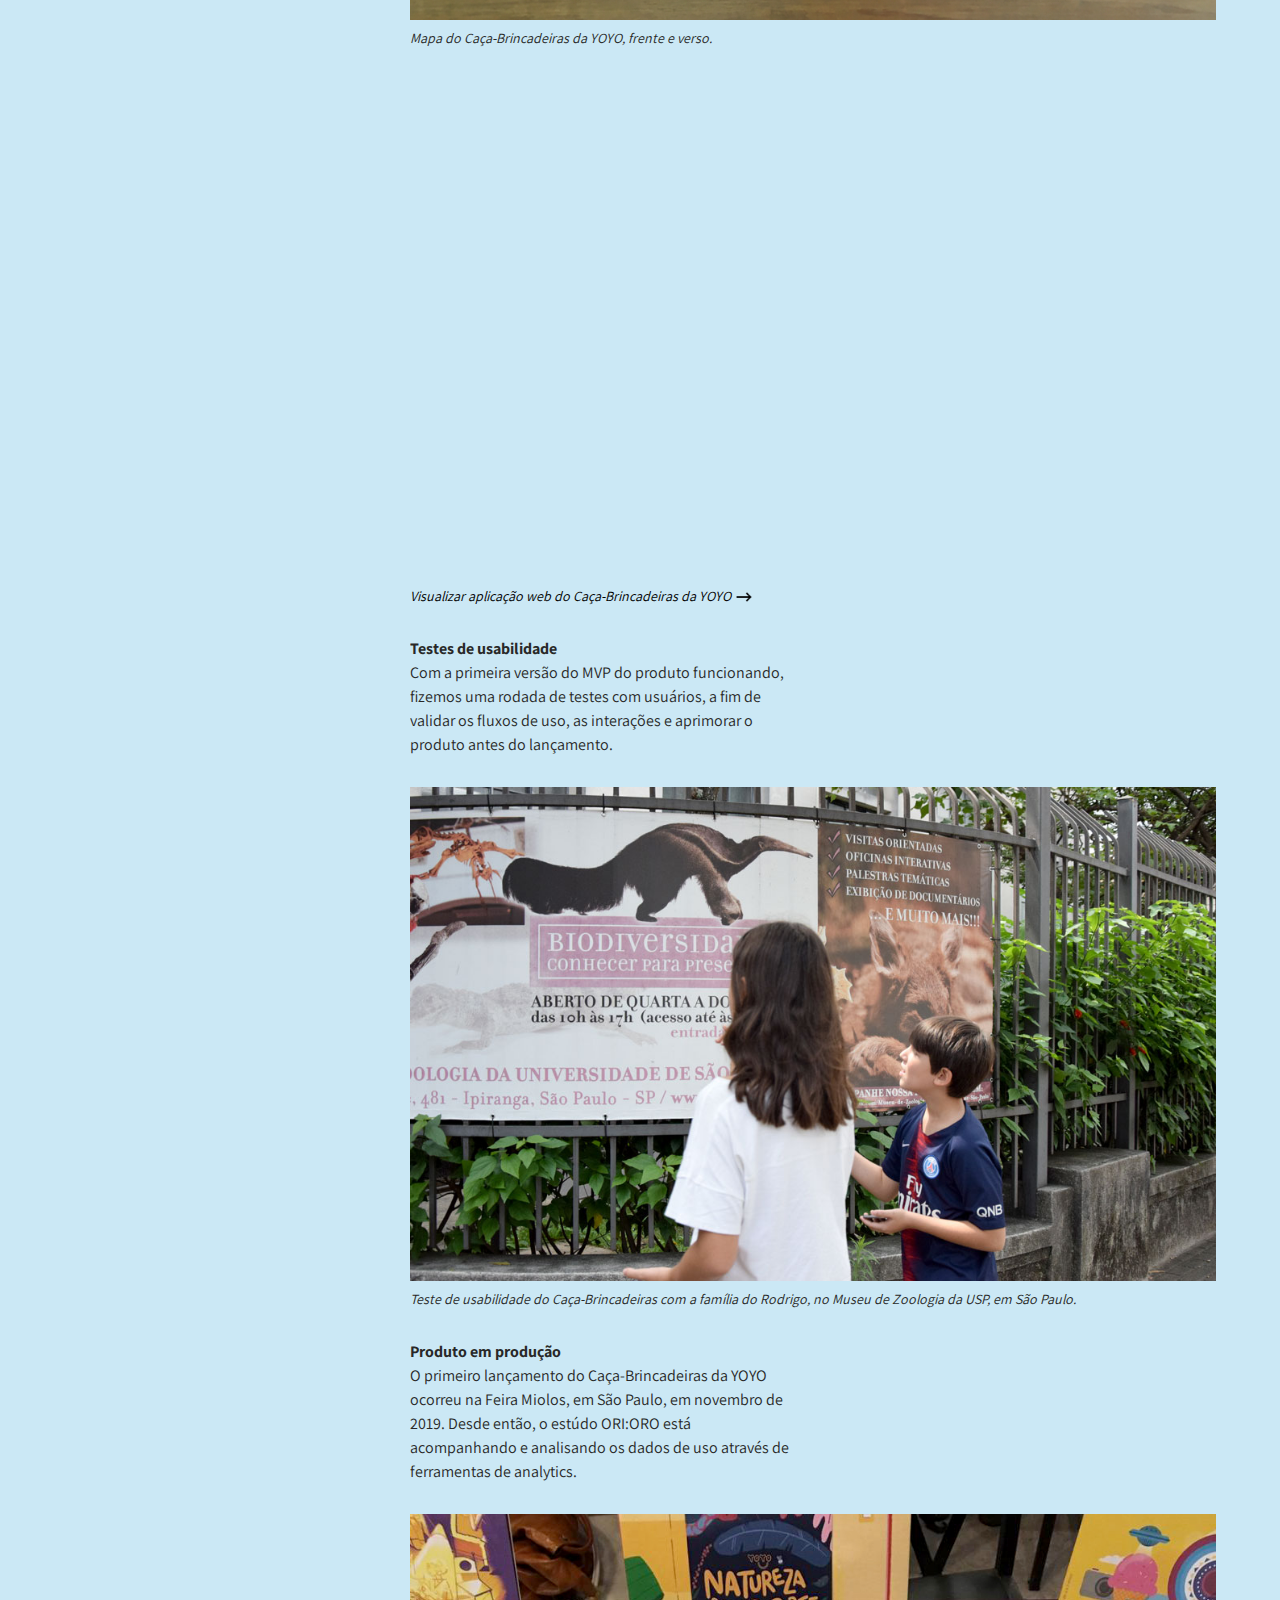
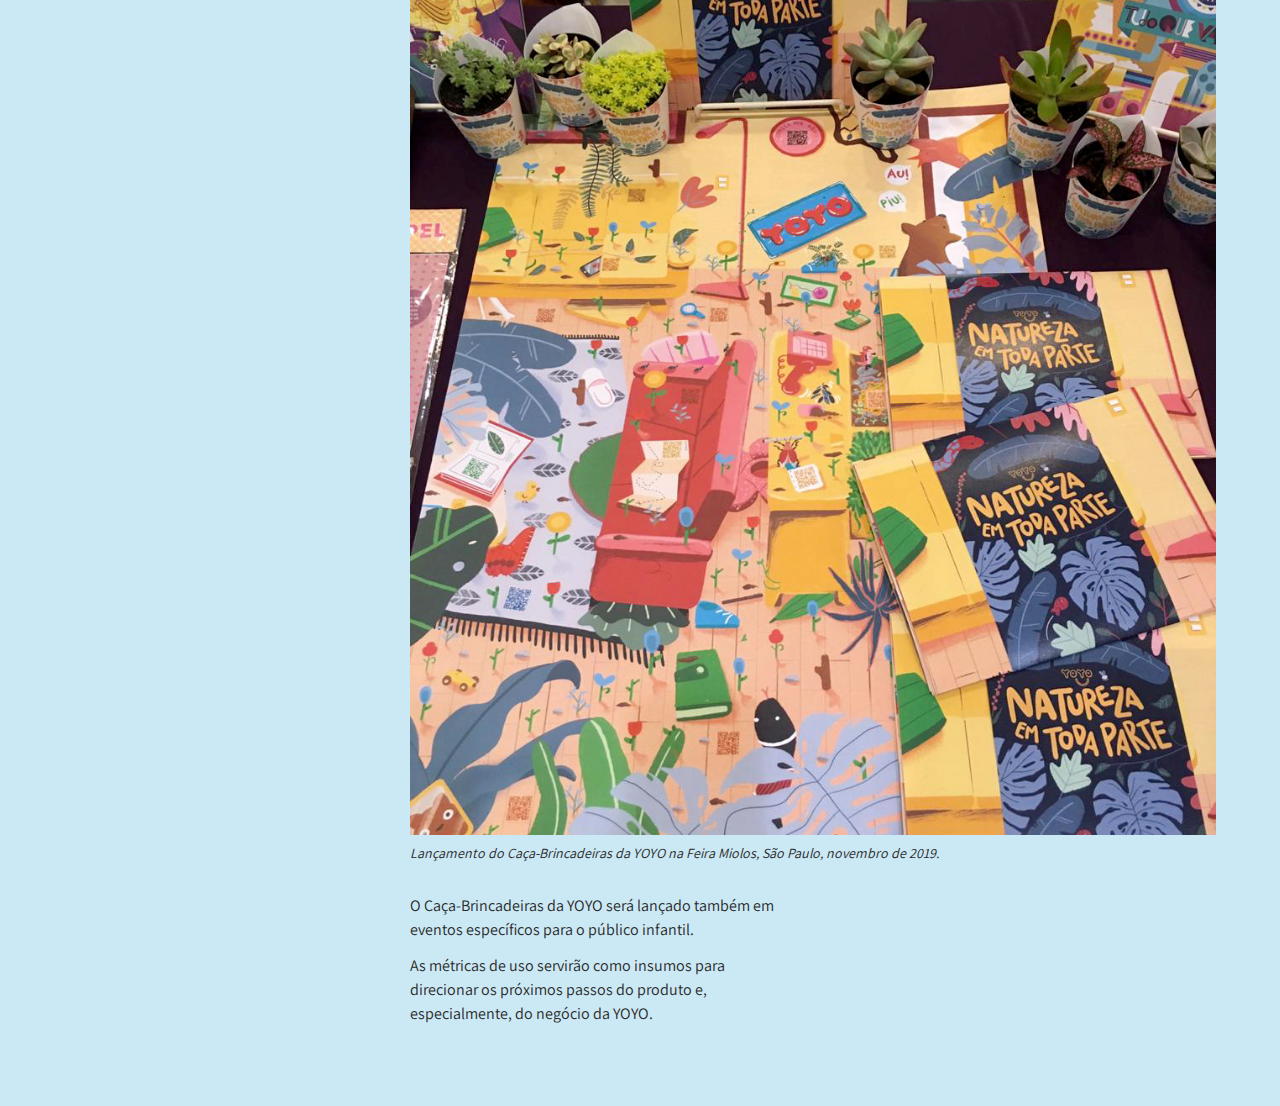
==== commit 38183a68: "google analytics" ====
--- a/projetos/projeto-yoyo.html
+++ b/projetos/projeto-yoyo.html
@@ -225,6 +225,11 @@
           </div>
 
           <figure>
+            <img src="../resources/projetos/yoyo/yoyo--prototipo2-fluxo-uso.jpg" alt="fluxo de uso do protótipo 2">
+            <figcaption>Fluxo de uso base para o protótipo 2.</figcaption>
+          </figure>
+
+          <figure>
             <img src="../resources/projetos/yoyo/yoyo-prototipo2.jpg" alt="pôster impresso e aplicação web">
             <figcaption>Protótipo criado durante o segundo ciclo de design: pôster impresso e aplicação web.</figcaption>
           </figure>
@@ -327,6 +332,17 @@
                 </p>
               </div>
 
+            </div>
+          </div>
+
+          <figure>
+            <img src="../resources/projetos/yoyo/yoyo-teste-zoologia-familia-2.jpg" alt="Teste de usabilidade no Museu de Zoologia da USP">
+            <figcaption>Teste de usabilidade do Caça-Brincadeiras com a família do Rodrigo, no Museu de Zoologia da USP, em São Paulo.</figcaption>
+          </figure>
+
+          <div class="columns">
+            <div class="col-left">
+
               <div class="content-item">
                 <h2>Produto em produção</h2>
                 <p>
--- a/style/style.css
+++ b/style/style.css
@@ -83,13 +83,6 @@
   margin-bottom: 40px; /* muda no media */
 }
 
-@media (max-width: 700px)
-{
-  h1 {
-    margin-bottom: 30px; /* em vez de 40px */
-  }
-}
-
 h2 {
   font-weight: 700;
 }
@@ -106,6 +99,16 @@
   text-decoration: none;
   /* color: #282828; */
   color: black;
+}
+
+@media (max-width: 700px)
+{
+  h1 {
+    margin-bottom: 30px; /* em vez de 40px */
+  }
+  a {
+    text-decoration: underline;
+  }
 }
 
 a:hover,
--- a/style/header.css
+++ b/style/header.css
@@ -32,6 +32,7 @@
   position: relative;
   z-index: 2;
   color: #5F5F5F;
+  text-decoration: none;
 }
 
 header nav a.active {
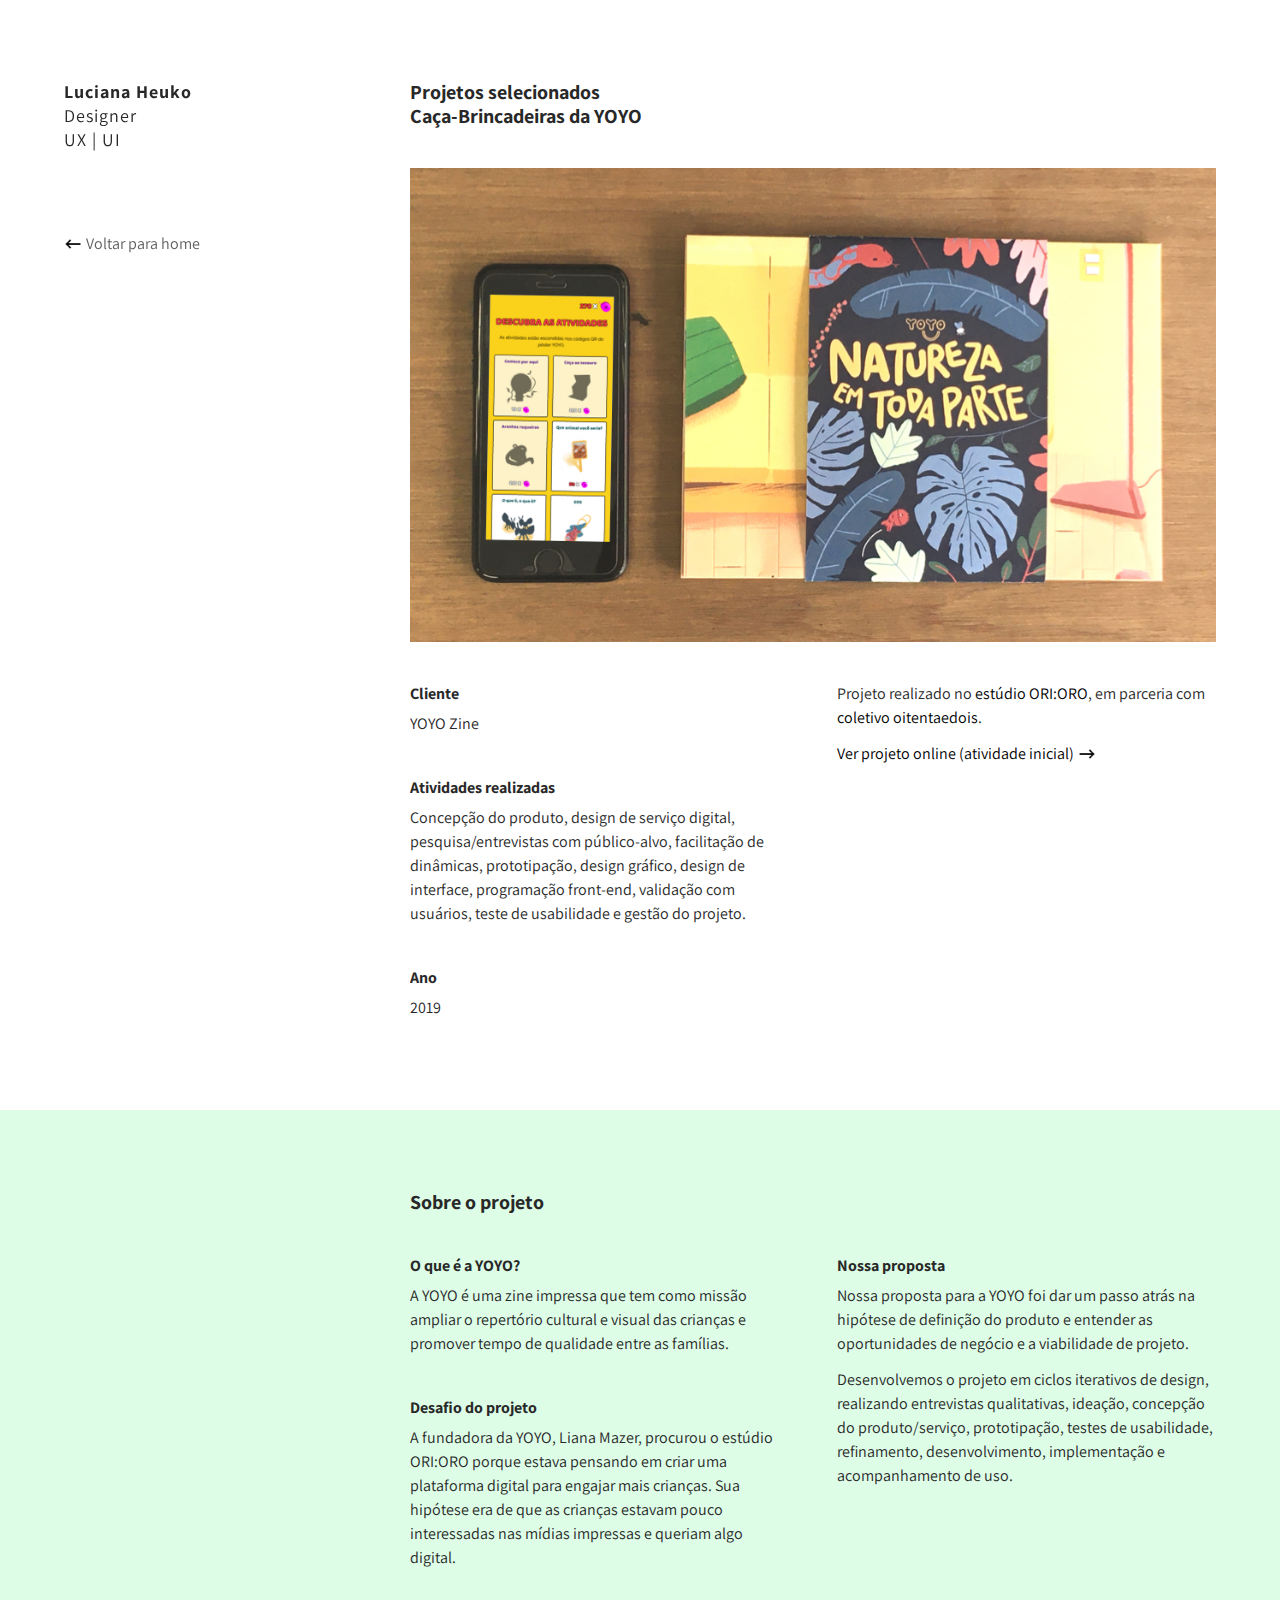
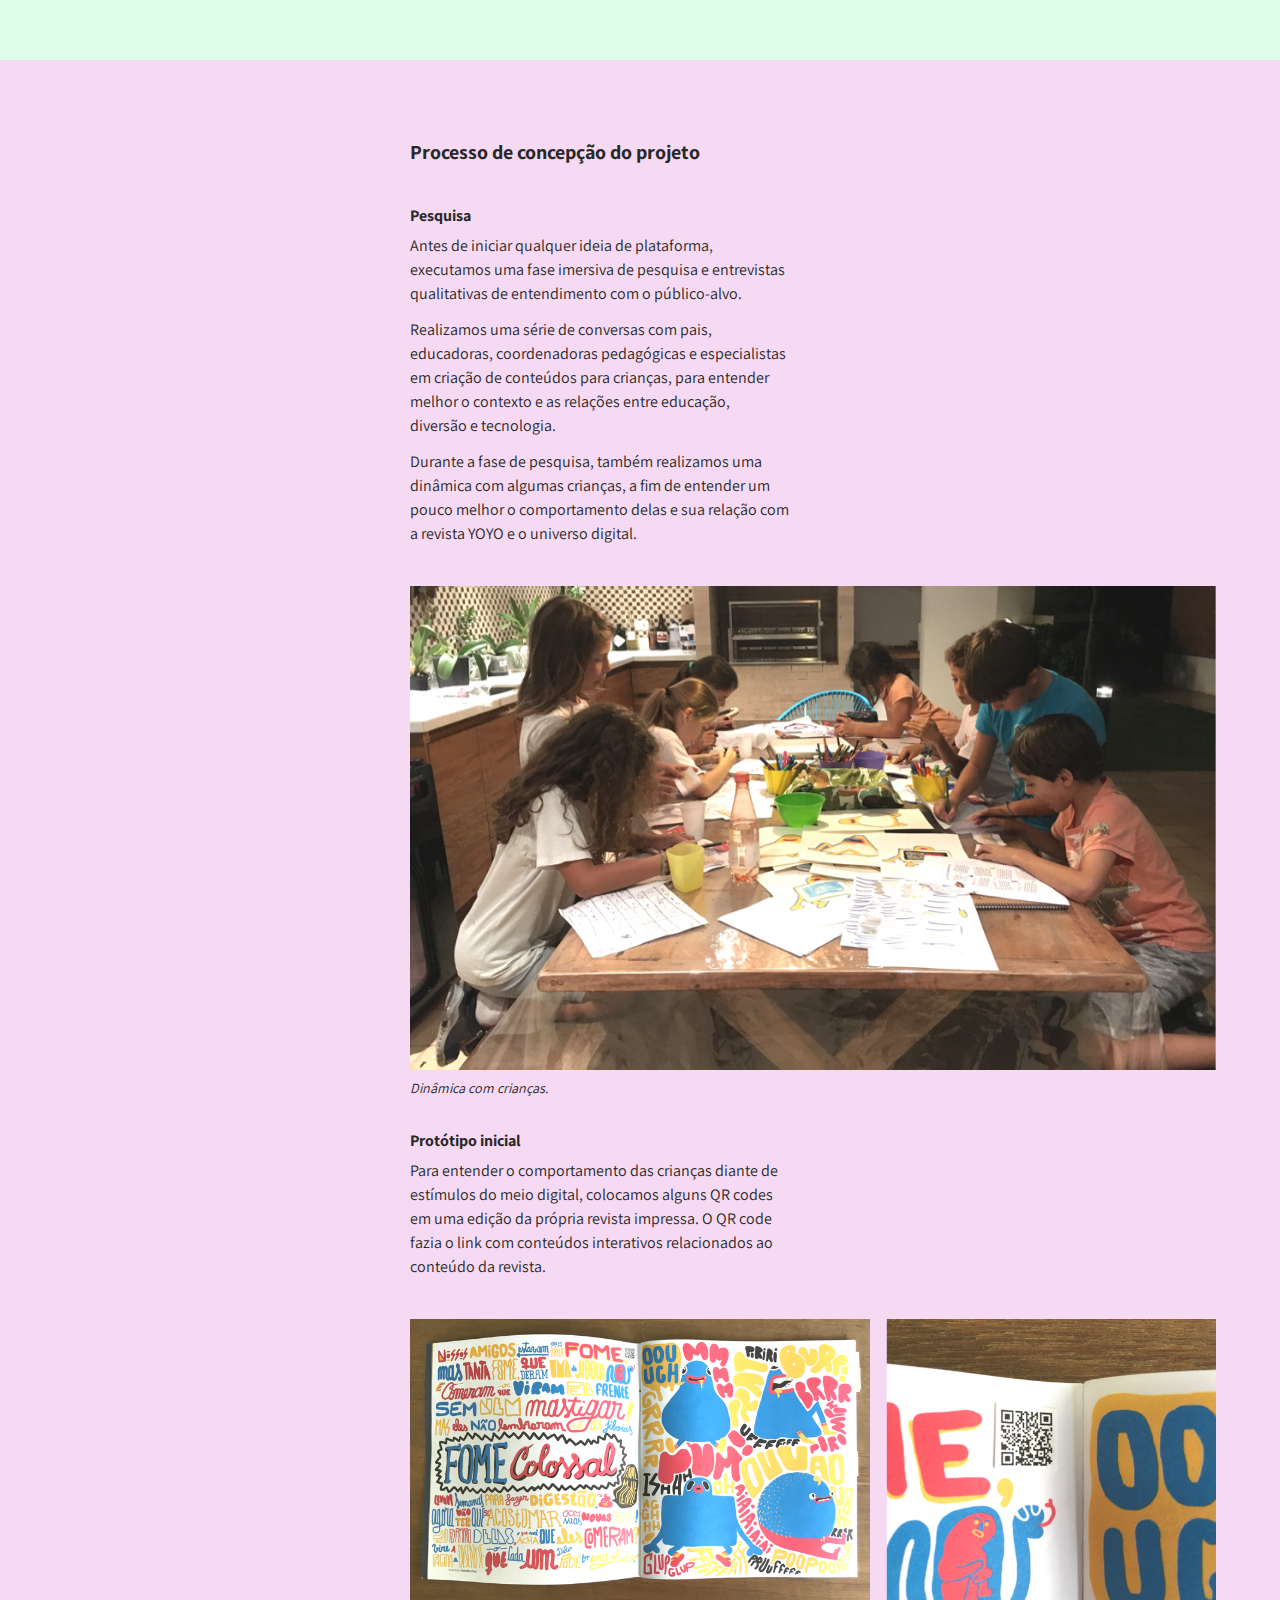
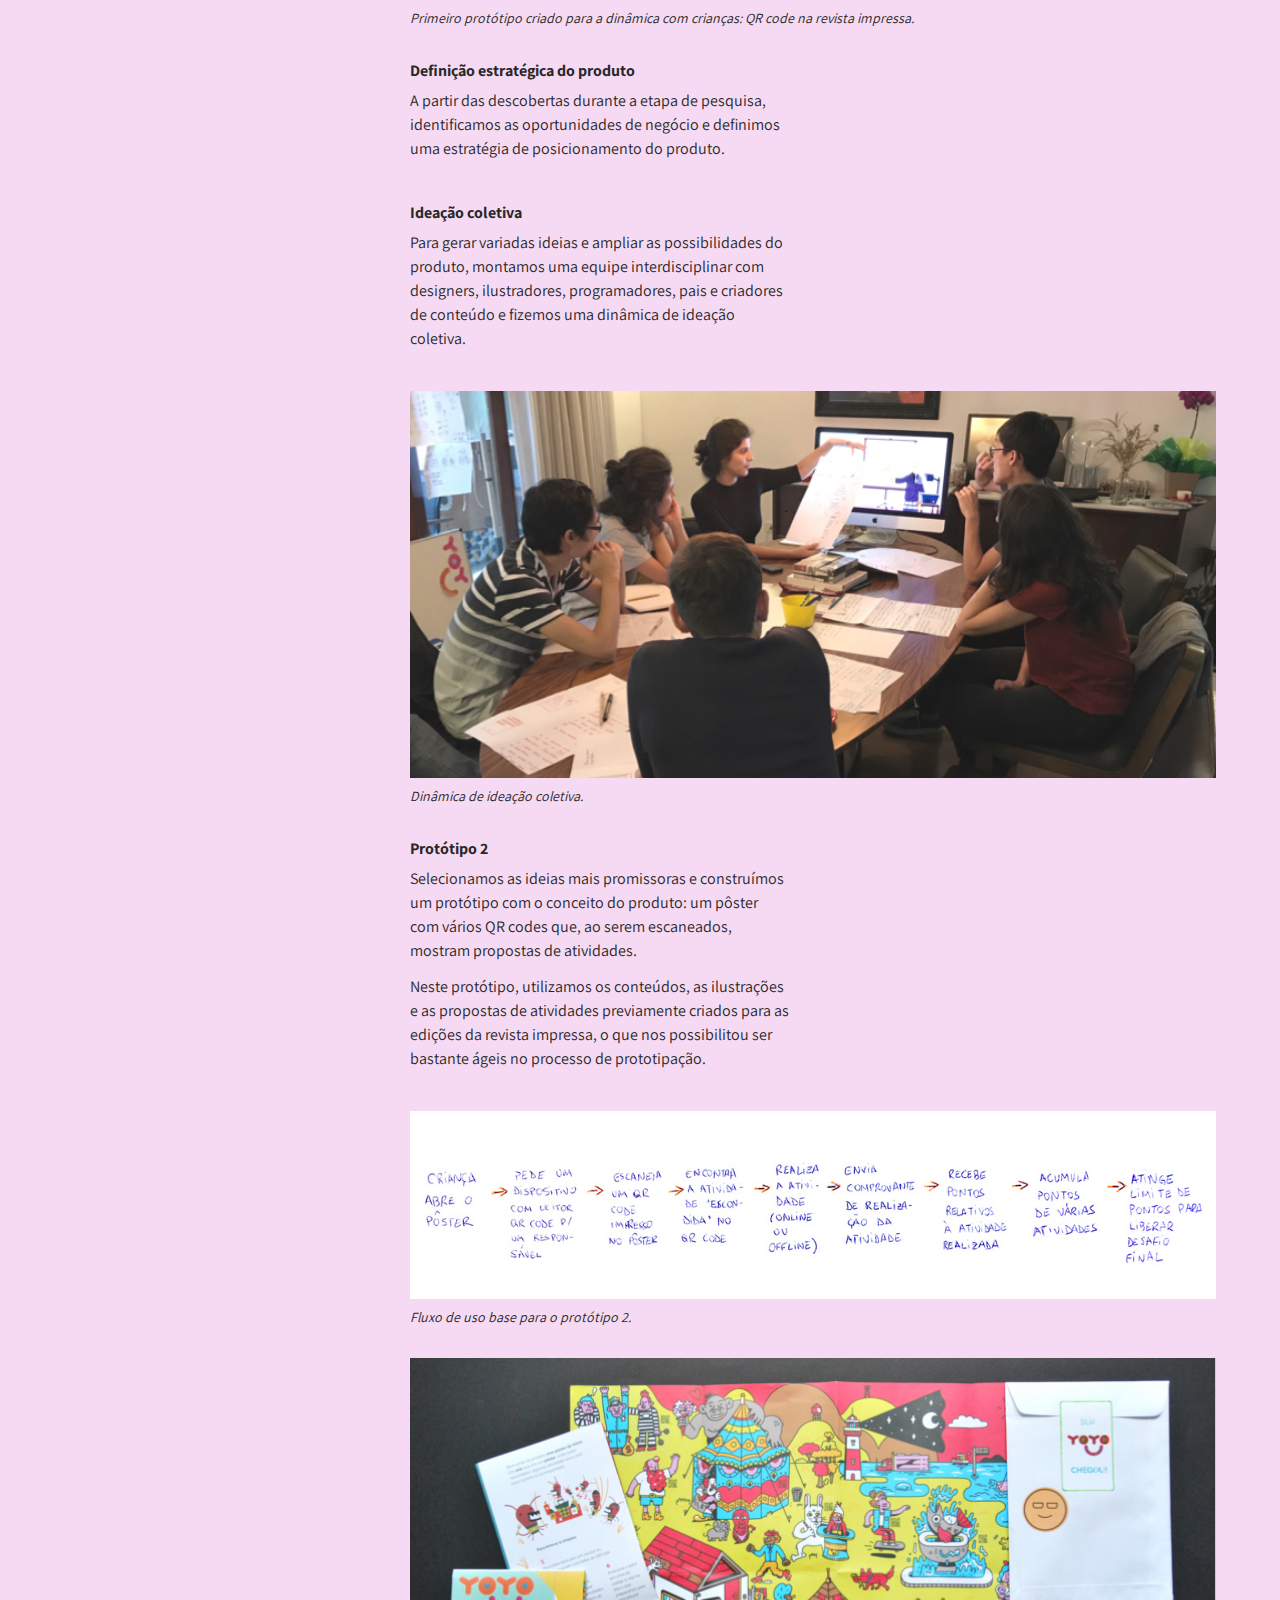
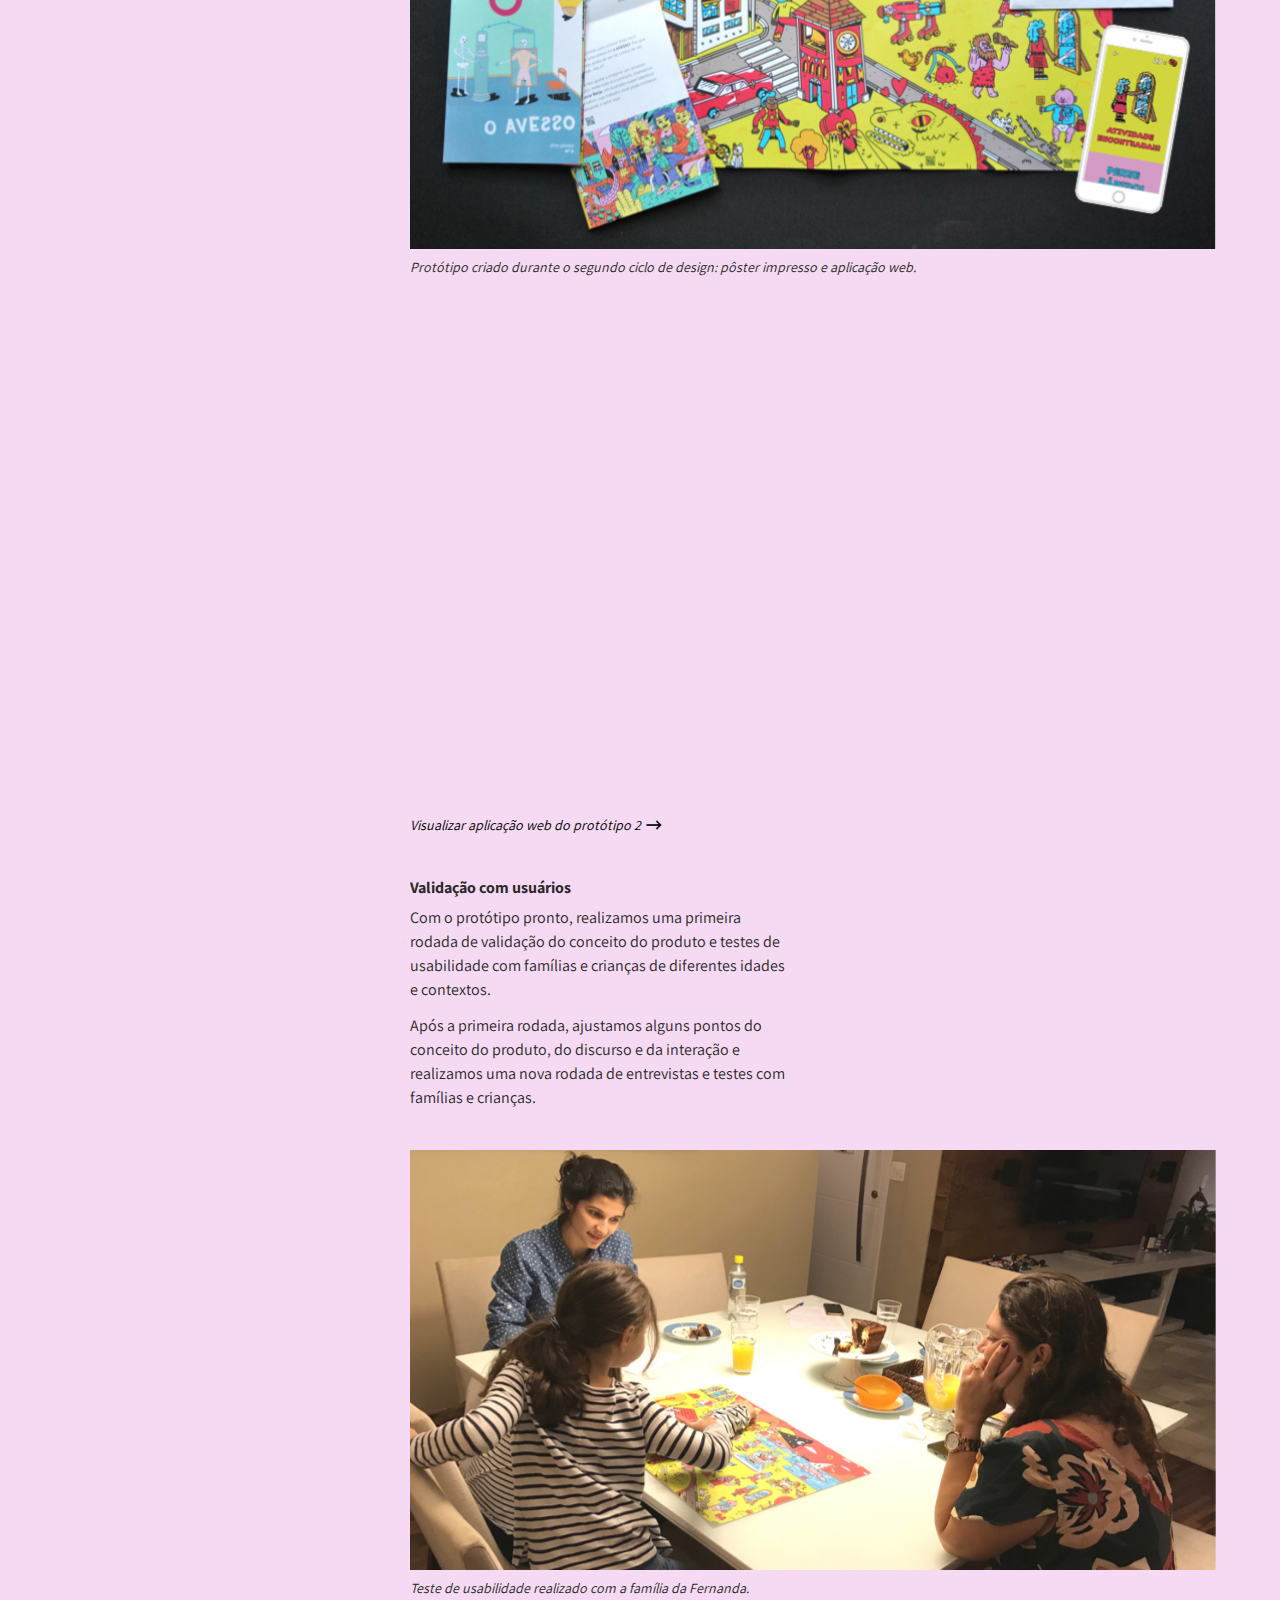
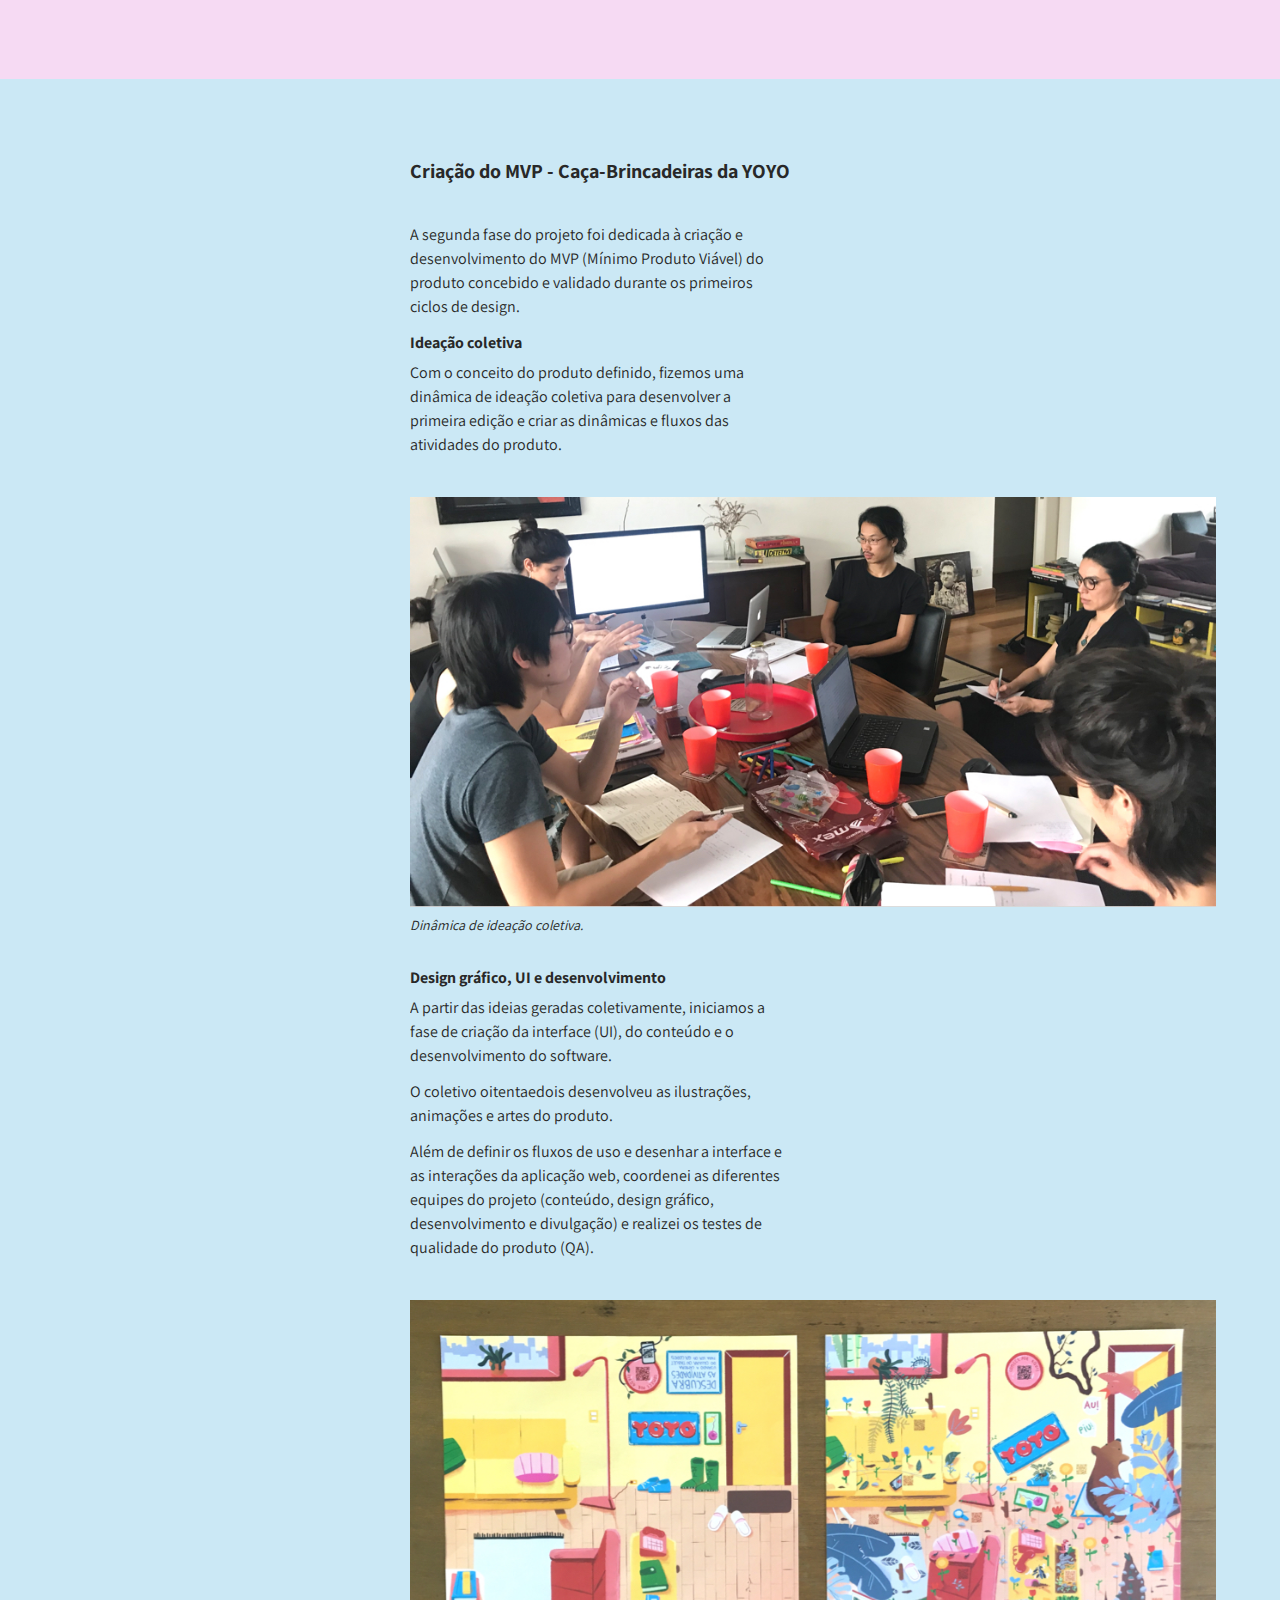
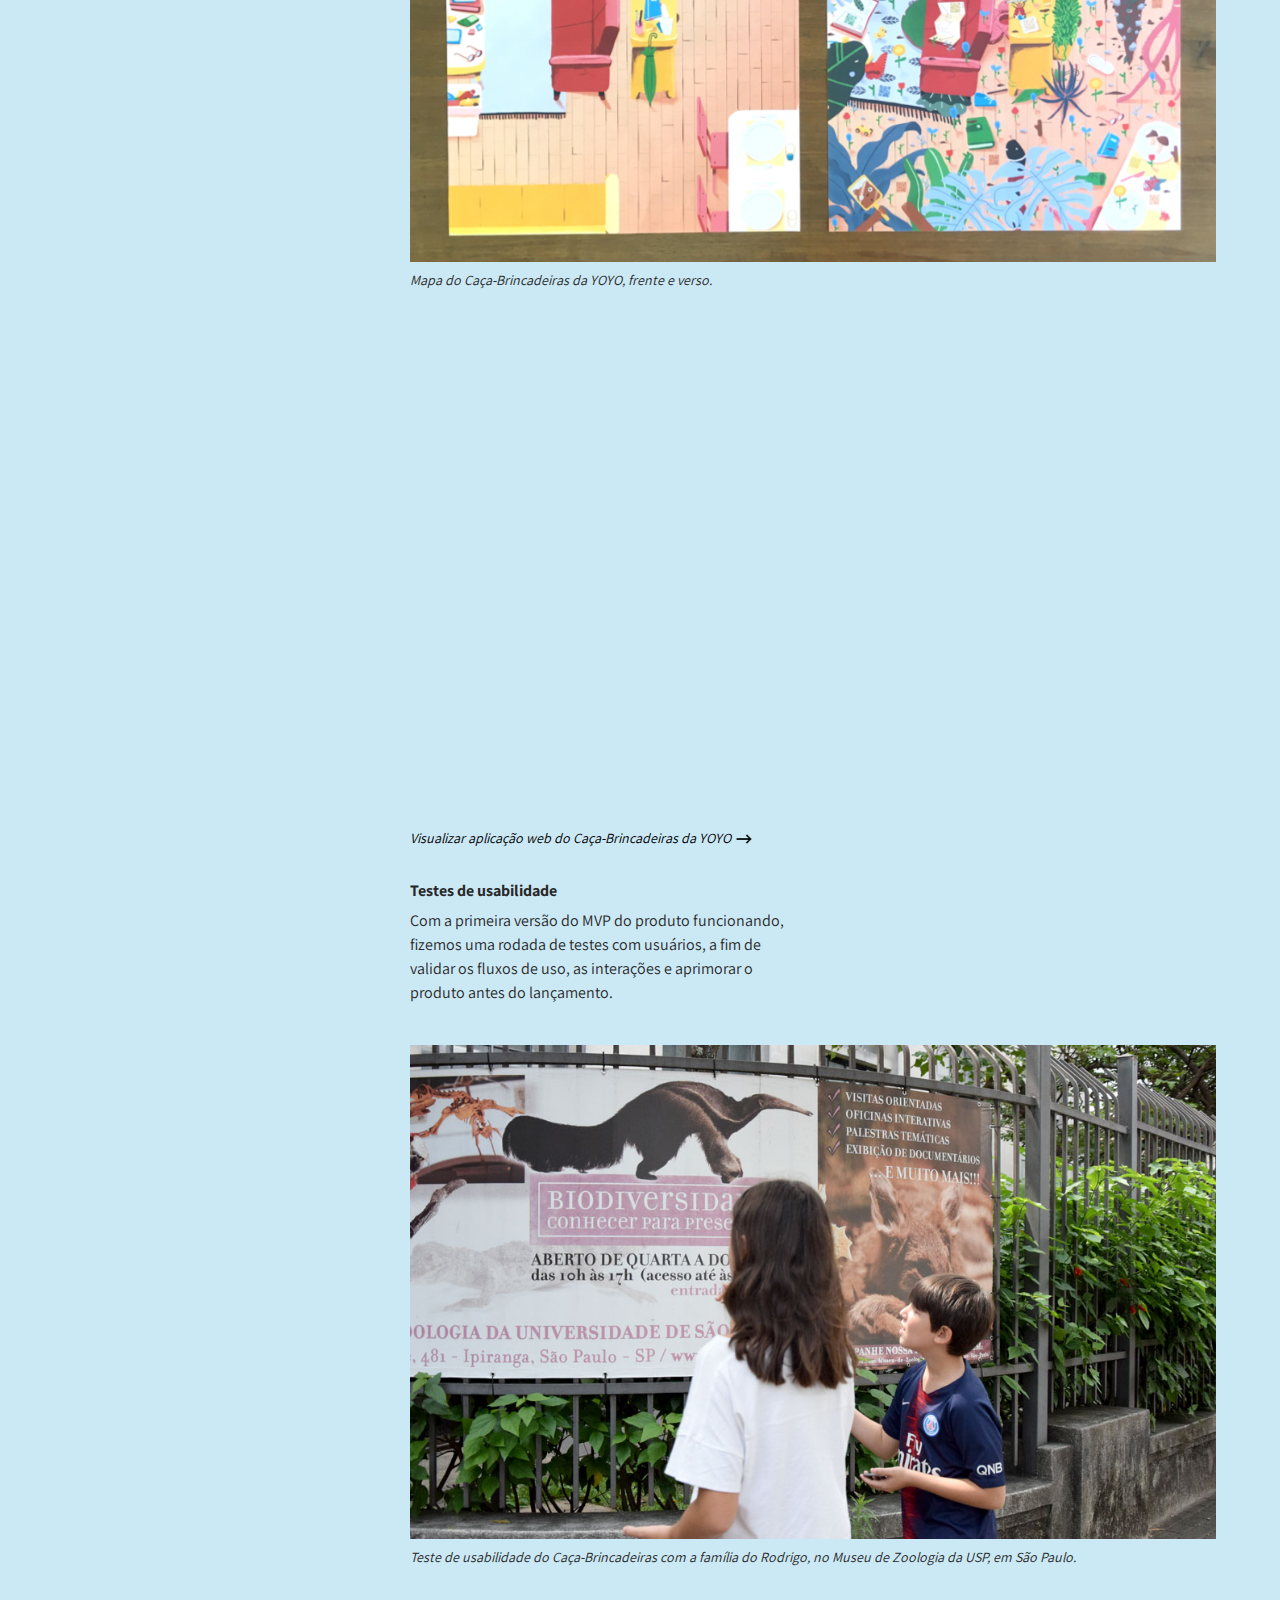
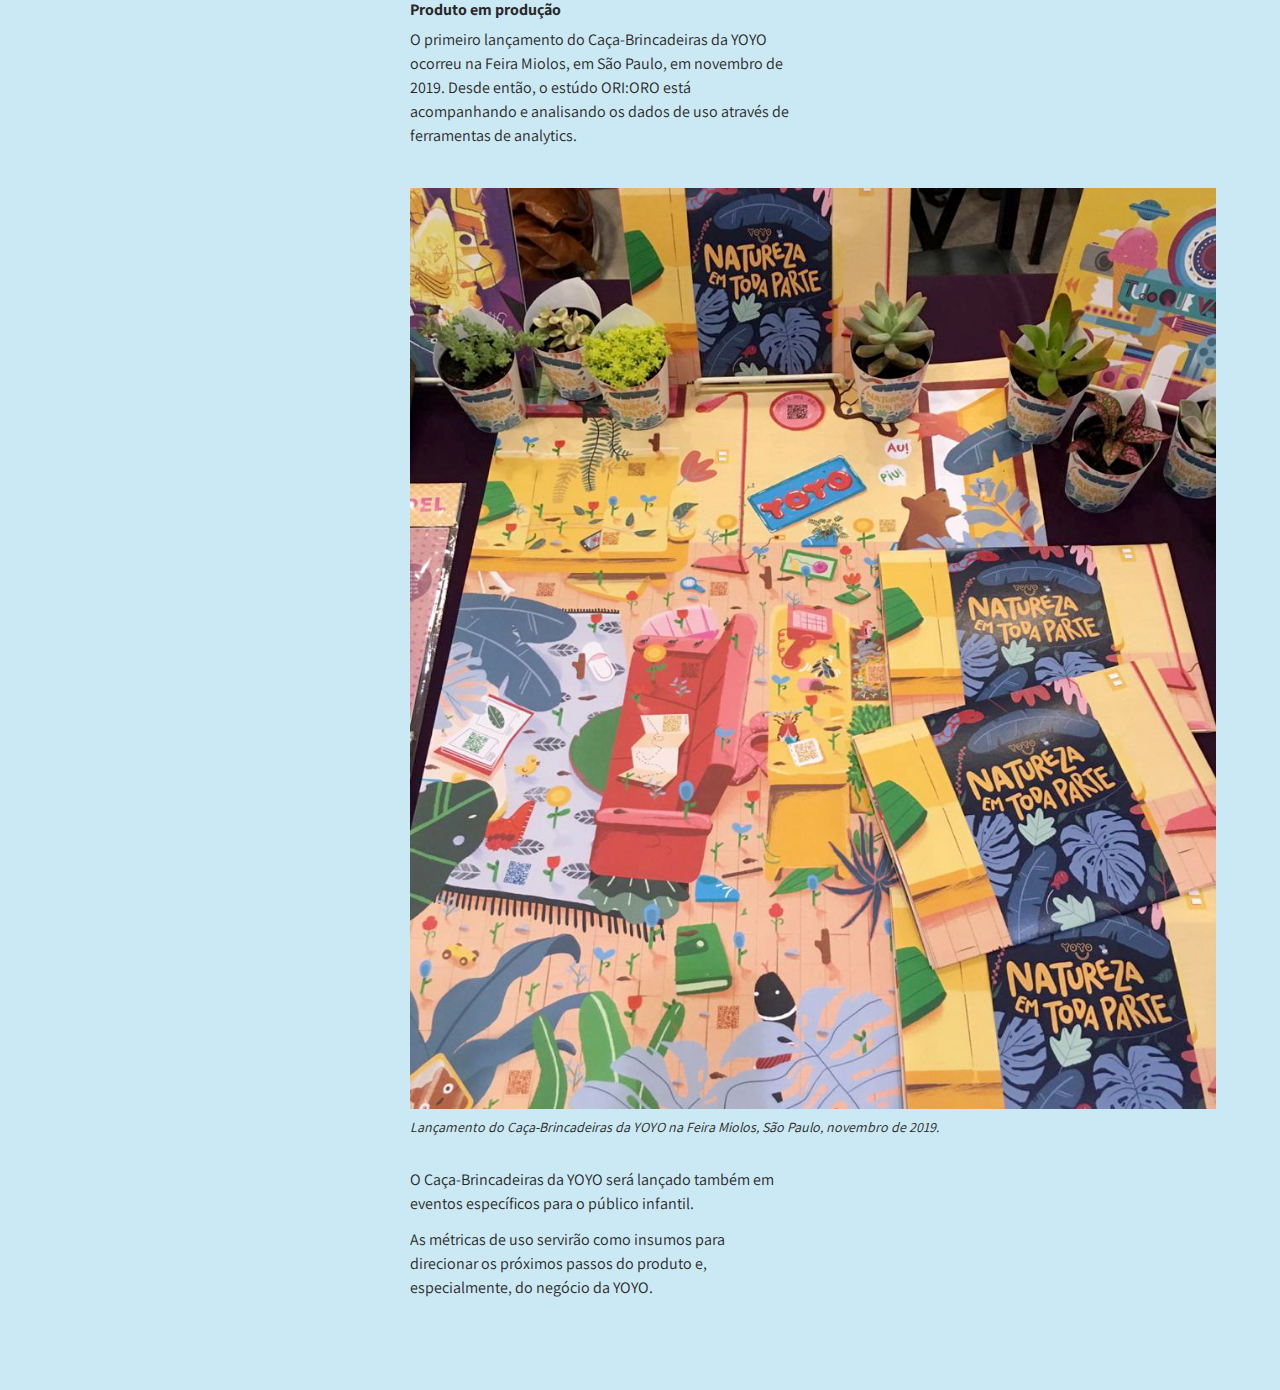
==== commit 402e1d1e: "alteracoes texto" ====
--- a/projetos/projeto-yoyo.html
+++ b/projetos/projeto-yoyo.html
@@ -40,6 +40,16 @@
     <link rel="stylesheet" href="../style/header.css">
     <link rel="stylesheet" href="../style/projetos.css">
     <link rel="stylesheet" href="../style/column.css">
+
+    <!-- Global site tag (gtag.js) - Google Analytics -->
+    <script async src="https://www.googletagmanager.com/gtag/js?id=UA-152820750-1"></script>
+    <script>
+      window.dataLayer = window.dataLayer || [];
+      function gtag(){dataLayer.push(arguments);}
+      gtag('js', new Date());
+
+      gtag('config', 'UA-152820750-1');
+    </script>
   </head>
   <body>
     <div class="content-container">
@@ -137,7 +147,7 @@
                   Nossa proposta para a YOYO foi dar um passo atrás na hipótese de definição do produto e entender as oportunidades de negócio e a viabilidade de projeto.
                 </p>
                 <p>
-                  Desenvolvemos o projeto em ciclos interativos de design, realizando pesquisa, entrevistas, ideação, prototipação, refinamento, desenvolvimento, implementação e acompanhamento de uso.
+                  Desenvolvemos o projeto em ciclos iterativos de design, realizando entrevistas qualitativas, ideação, concepção do produto/serviço, prototipação, testes de usabilidade, refinamento, desenvolvimento, implementação e acompanhamento de uso.
                 </p>
               </div>
 
@@ -153,10 +163,10 @@
               <div class="content-item">
                 <h2>Pesquisa</h2>
                 <p>
-                  Antes de iniciar qualquer ideia de plataforma, executamos uma fase de pesquisa e entrevistas de entendimento com o público-alvo.
-                </p>
-                <p>
-                  Realizamos uma série de conversas com pais, educadoras, coordenadoras pedagógicas e  especialistas em criação de conteúdos para crianças, para entender melhor o contexto e as relações entre educação, diversão e tecnologia.
+                  Antes de iniciar qualquer ideia de plataforma, executamos uma fase imersiva de pesquisa e entrevistas qualitativas de entendimento com o público-alvo.
+                </p>
+                <p>
+                  Realizamos uma série de conversas com pais, educadoras, coordenadoras pedagógicas e especialistas em criação de conteúdos para crianças, para entender melhor o contexto e as relações entre educação, diversão e tecnologia.
                 </p>
                 <p>
                   Durante a fase de pesquisa, também realizamos uma dinâmica com algumas crianças, a fim de entender um pouco melhor o comportamento delas e sua relação com a revista YOYO e o universo digital.
@@ -173,7 +183,7 @@
           <div class="columns">
             <div class="col-left">
               <div class="content-item">
-                <h2>Protótipo 1</h2>
+                <h2>Protótipo inicial</h2>
                 <p>
                   Para entender o comportamento das crianças diante de estímulos do meio digital, colocamos alguns QR codes em uma edição da própria revista impressa. O QR code fazia o link com conteúdos interativos relacionados ao conteúdo da revista.
                 </p>
--- a/style/style.css
+++ b/style/style.css
@@ -39,6 +39,7 @@
   top: 0;
   bottom: 0;
   left: calc(100%);
+  z-index: -1;
 }
 
 @media (max-width: 700px)
@@ -85,10 +86,11 @@
 
 h2 {
   font-weight: 700;
+  margin-bottom: 6px;
 }
 
 .content-item {
-  margin-bottom: 30px;
+  margin-bottom: 40px;
 }
 
 p {
@@ -101,6 +103,23 @@
   color: black;
 }
 
+a.content-item-link {
+  text-decoration: none;
+}
+
+a.content-item-link img {
+  -webkit-transition: -webkit-box-shadow linear 0.3s;
+  transition: -webkit-box-shadow linear 0.3s;
+  -o-transition: box-shadow linear 0.3s;
+  transition: box-shadow linear 0.3s;
+  transition: box-shadow linear 0.3s, -webkit-box-shadow linear 0.3s;
+}
+
+a.content-item-link:hover img {
+  -webkit-box-shadow: 3px 3px 5px 0px rgba(0,0,0,0.2);
+  box-shadow: 3px 3px 5px 0px rgba(0,0,0,0.2);
+}
+
 @media (max-width: 700px)
 {
   h1 {
@@ -120,15 +139,24 @@
 .content-item img {
   width: 100%;
   display: block;
-  margin-bottom: 8px;
+  margin-bottom: 12px;
 }
 
 .has-image-left,
 .has-image-right {
+  display: -webkit-inline-box;
+  display: -ms-inline-flexbox;
   display: inline-flex;
-  flex-direction: row;
-  align-items: center;
-  justify-content: flex-start;
+  -webkit-box-orient: horizontal;
+  -webkit-box-direction: normal;
+      -ms-flex-direction: row;
+          flex-direction: row;
+  -webkit-box-align: center;
+      -ms-flex-align: center;
+          align-items: center;
+  -webkit-box-pack: start;
+      -ms-flex-pack: start;
+          justify-content: flex-start;
 }
 
 .has-image-left img {
@@ -141,6 +169,17 @@
   width: 18px;
   margin-left: 4px;
   margin-bottom: 0;
+  -webkit-transition: -webkit-transform ease 0.3s;
+  transition: -webkit-transform ease 0.3s;
+  -o-transition: transform ease 0.3s;
+  transition: transform ease 0.3s;
+  transition: transform ease 0.3s, -webkit-transform ease 0.3s;
+}
+
+.has-image-right:hover img {
+  -webkit-transform: translateX(8px);
+      -ms-transform: translateX(8px);
+          transform: translateX(8px);
 }
 
 .photo-luciana {
@@ -174,6 +213,9 @@
     font-size: 14pt;
     margin-bottom: 6mm;
   }
+  h2 {
+    margin-bottom: 1.5mm;
+  }
   p {
     margin-bottom: 3mm;
   }
--- a/style/header.css
+++ b/style/header.css
@@ -54,6 +54,8 @@
   position: absolute;
   top: 0;
   left: 0;
+  -webkit-transition: width ease 0.4s;
+  -o-transition: width ease 0.4s;
   transition: width ease 0.4s;
 }
 
--- a/style/projetos.css
+++ b/style/projetos.css
@@ -1,8 +1,17 @@
 #nav-back a {
+  display: -webkit-inline-box;
+  display: -ms-inline-flexbox;
   display: inline-flex;
-  flex-direction: row;
-  align-items: center;
-  justify-content: flex-start;
+  -webkit-box-orient: horizontal;
+  -webkit-box-direction: normal;
+      -ms-flex-direction: row;
+          flex-direction: row;
+  -webkit-box-align: center;
+      -ms-flex-align: center;
+          align-items: center;
+  -webkit-box-pack: start;
+      -ms-flex-pack: start;
+          justify-content: flex-start;
 }
 
 #nav-back img {
--- a/style/column.css
+++ b/style/column.css
@@ -3,10 +3,21 @@
   max-width: 1200px;
   margin: 0 auto;
 
+  display: -webkit-box;
+
+  display: -ms-flexbox;
+
   display: flex;
-  flex-direction: row; /* muda no media */
-  align-items: flex-start;
-  justify-content: space-between;
+  -webkit-box-orient: horizontal;
+  -webkit-box-direction: normal;
+      -ms-flex-direction: row;
+          flex-direction: row; /* muda no media */
+  -webkit-box-align: start;
+      -ms-flex-align: start;
+          align-items: flex-start;
+  -webkit-box-pack: justify;
+      -ms-flex-pack: justify;
+          justify-content: space-between;
 }
 
 header {
@@ -22,7 +33,10 @@
 @media (max-width: 700px)
 {
   .content-container {
-    flex-direction: column; /* em vez de row */
+    -webkit-box-orient: vertical;
+    -webkit-box-direction: normal;
+        -ms-flex-direction: column;
+            flex-direction: column; /* em vez de row */
   }
 
   header {
@@ -36,27 +50,39 @@
 }
 
 .columns {
+  display: -webkit-box;
+  display: -ms-flexbox;
   display: flex;
-  flex-direction: row;
-  align-items: flex-start;
-  justify-content: space-between;
+  -webkit-box-orient: horizontal;
+  -webkit-box-direction: normal;
+      -ms-flex-direction: row;
+          flex-direction: row;
+  -webkit-box-align: start;
+      -ms-flex-align: start;
+          align-items: flex-start;
+  -webkit-box-pack: justify;
+      -ms-flex-pack: justify;
+          justify-content: space-between;
 }
 
 .columns .col-left {
-  width: 47.5%;
-  margin-right: 5%;
+  width: 47%;
+  margin-right: 6%;
   /* background-color: rgba(22,22,22, 0.1); */
 }
 
 .columns .col-right {
-  width: 47.5%;
+  width: 47%;
   /* background-color: rgba(22,22,22, 0.1); */
 }
 
 @media (max-width: 500px)
 {
   .columns {
-    flex-direction: column; /* em vez de row */
+    -webkit-box-orient: vertical;
+    -webkit-box-direction: normal;
+        -ms-flex-direction: column;
+            flex-direction: column; /* em vez de row */
   }
   .columns .col-left {
     width: 100%;
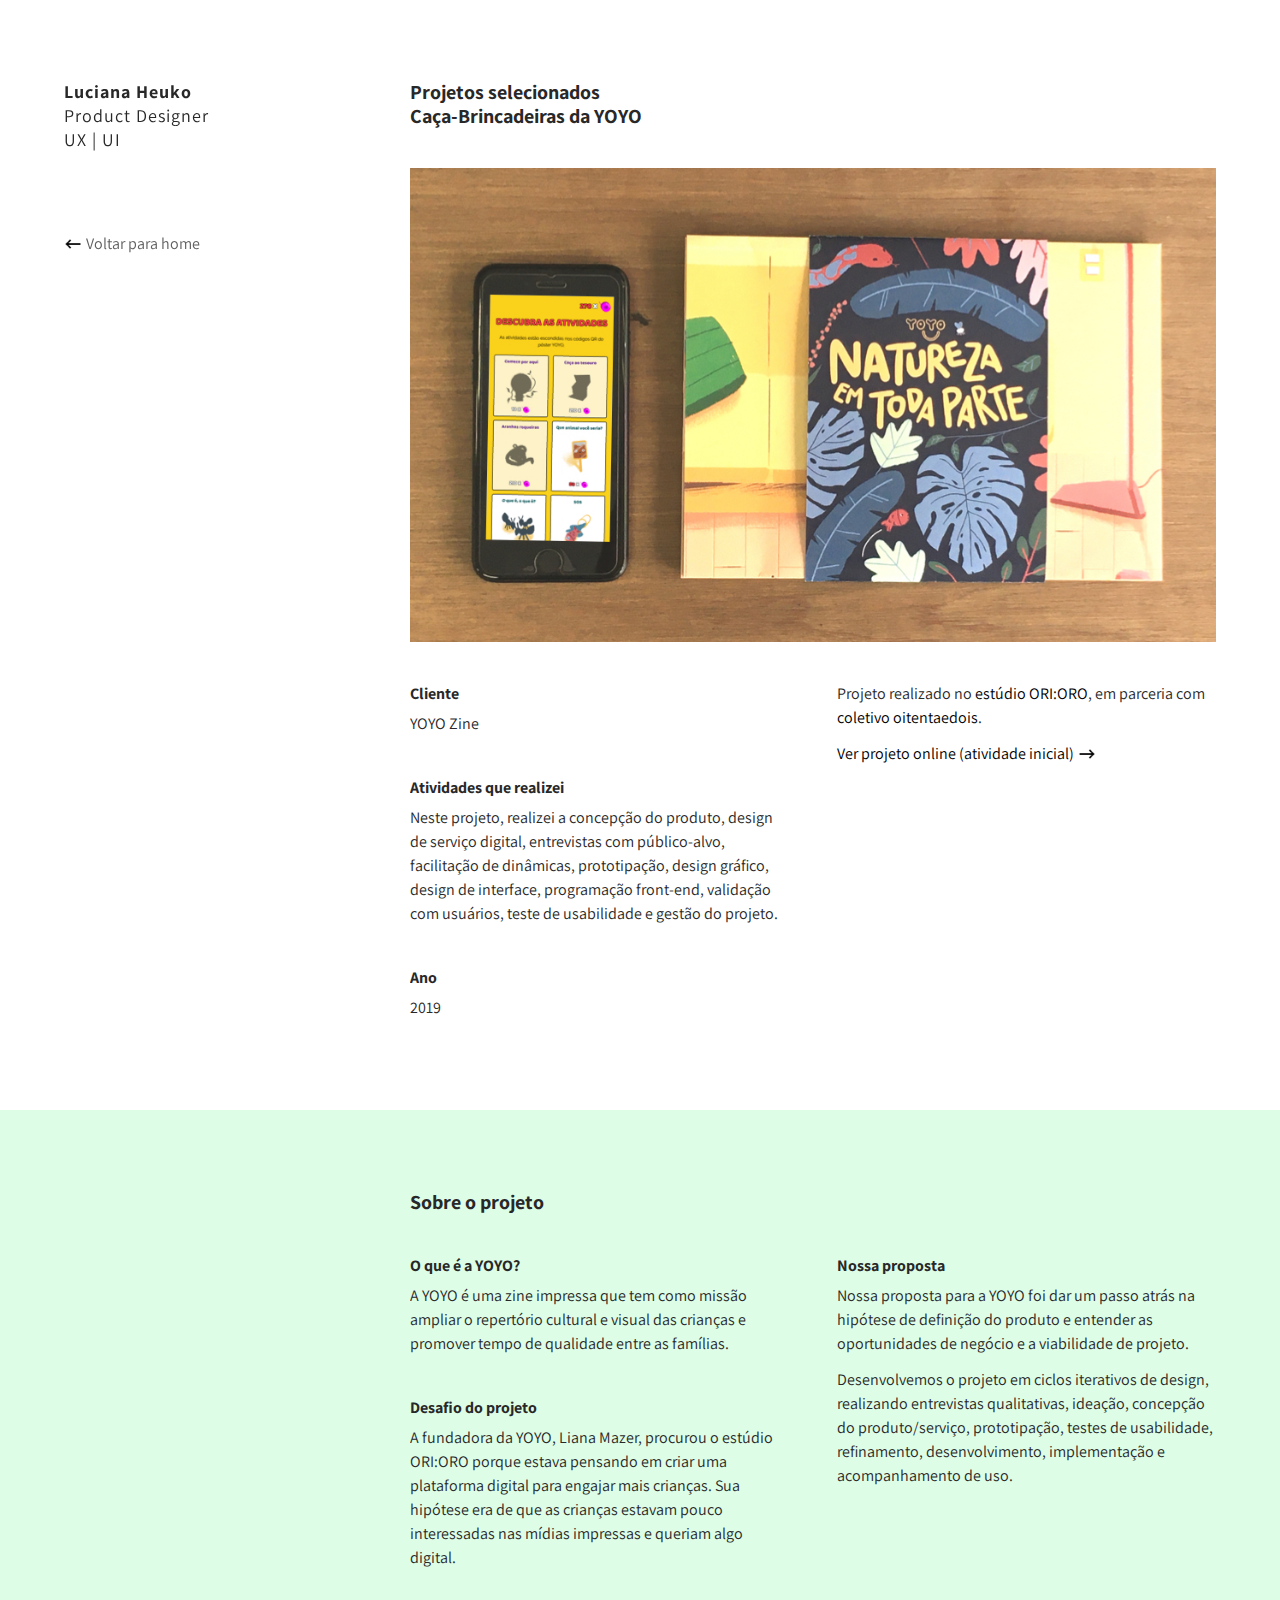
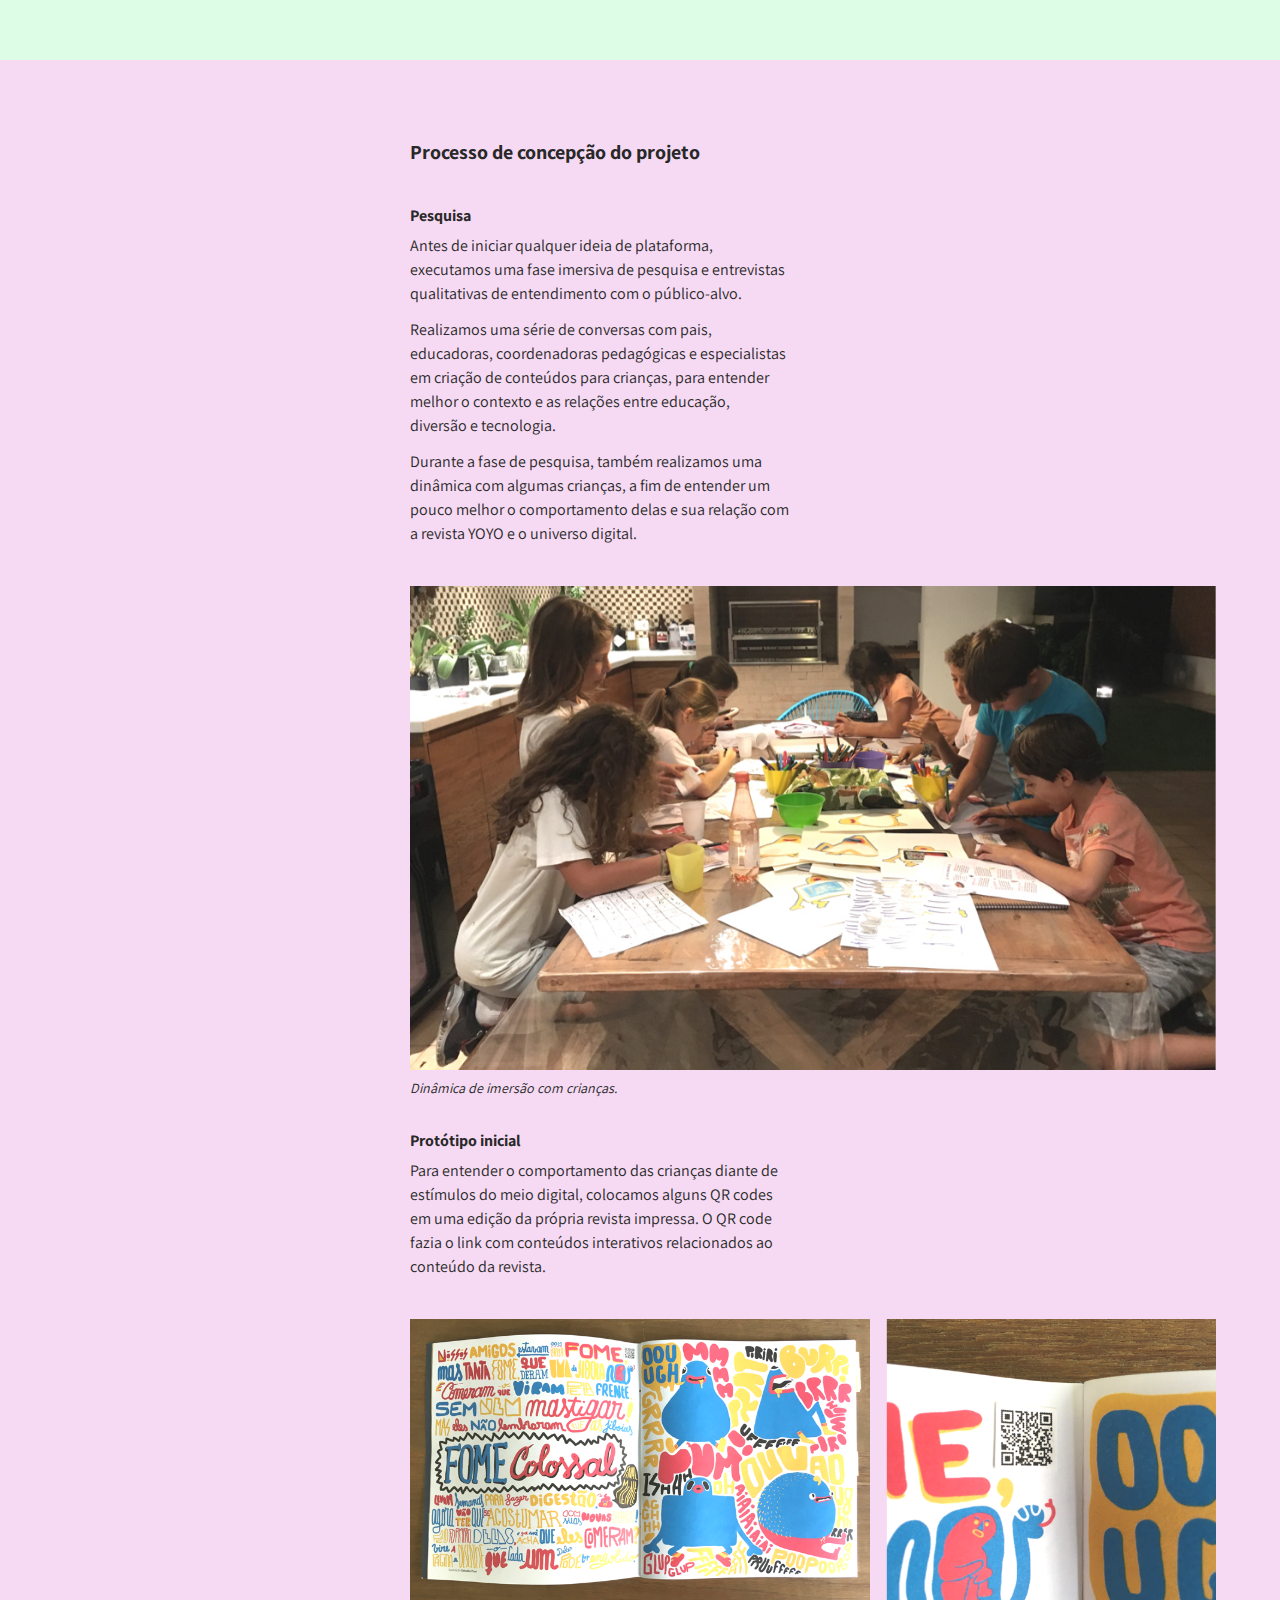
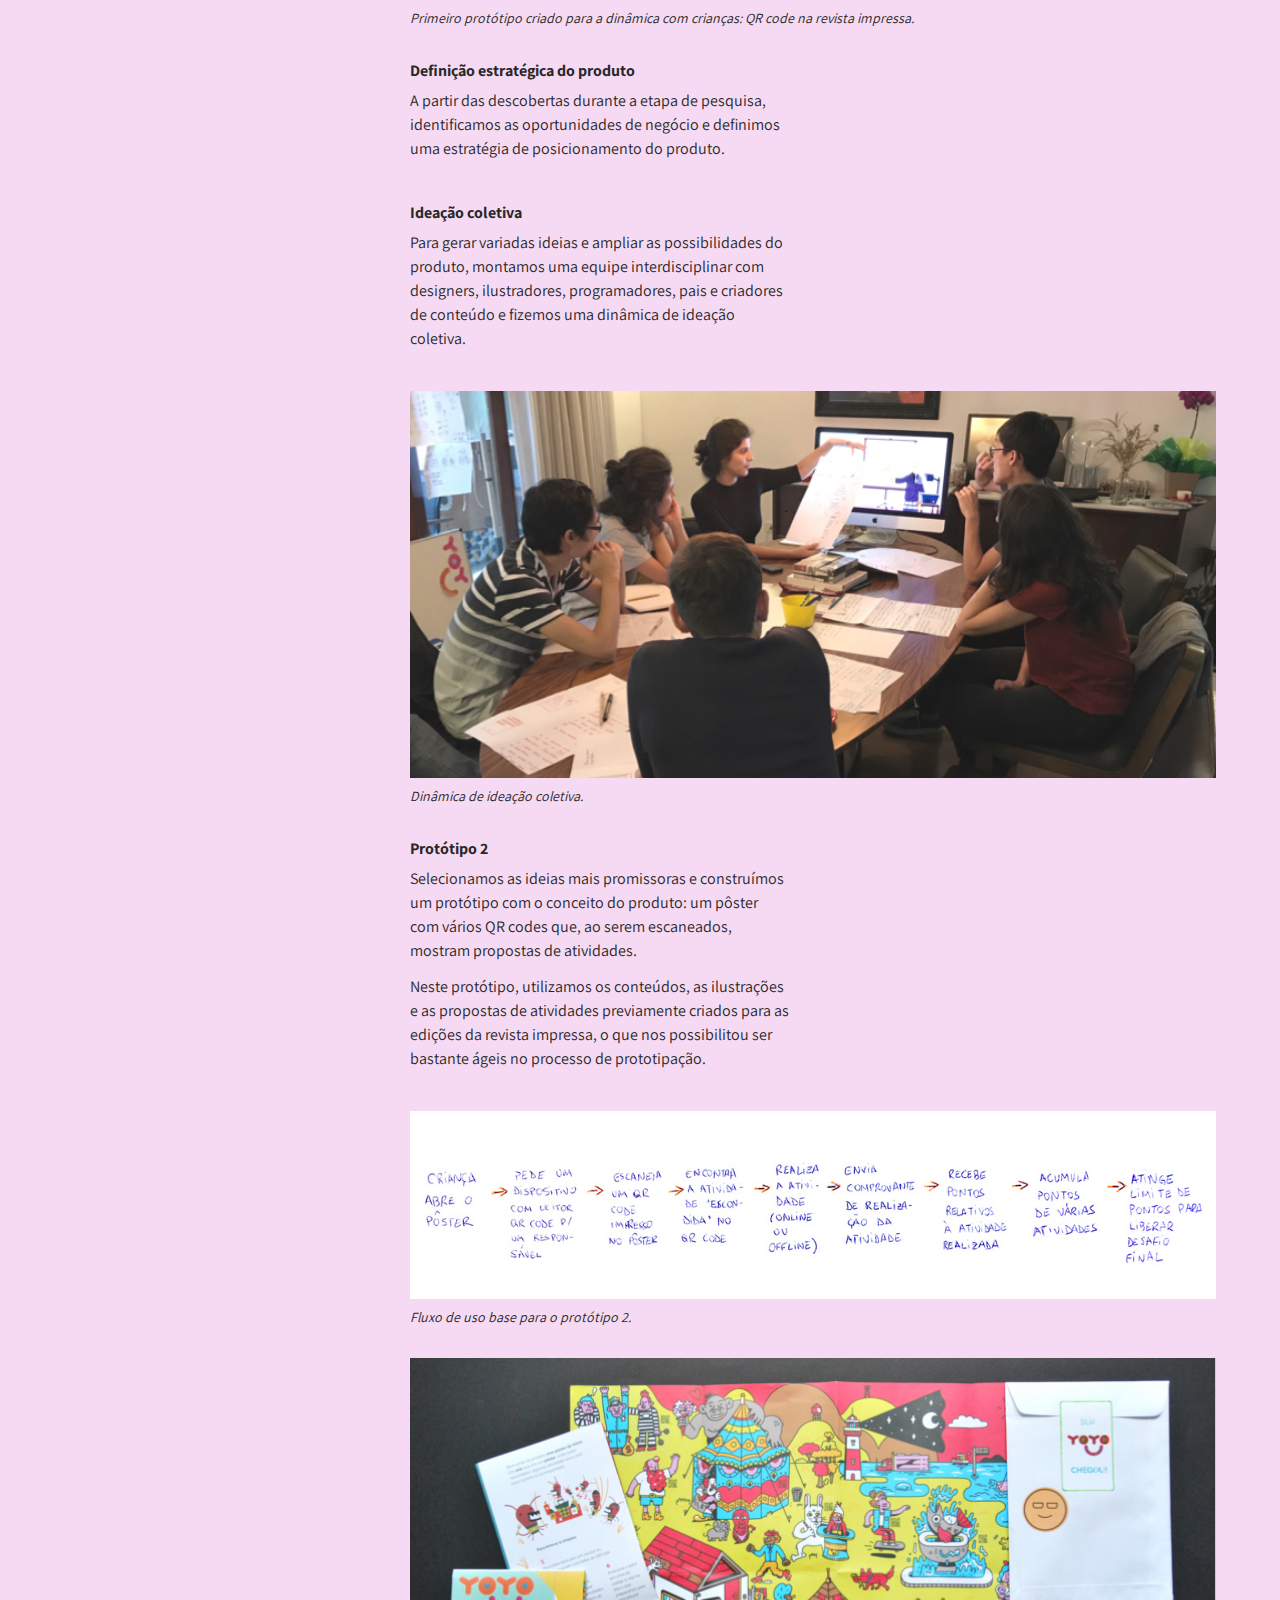
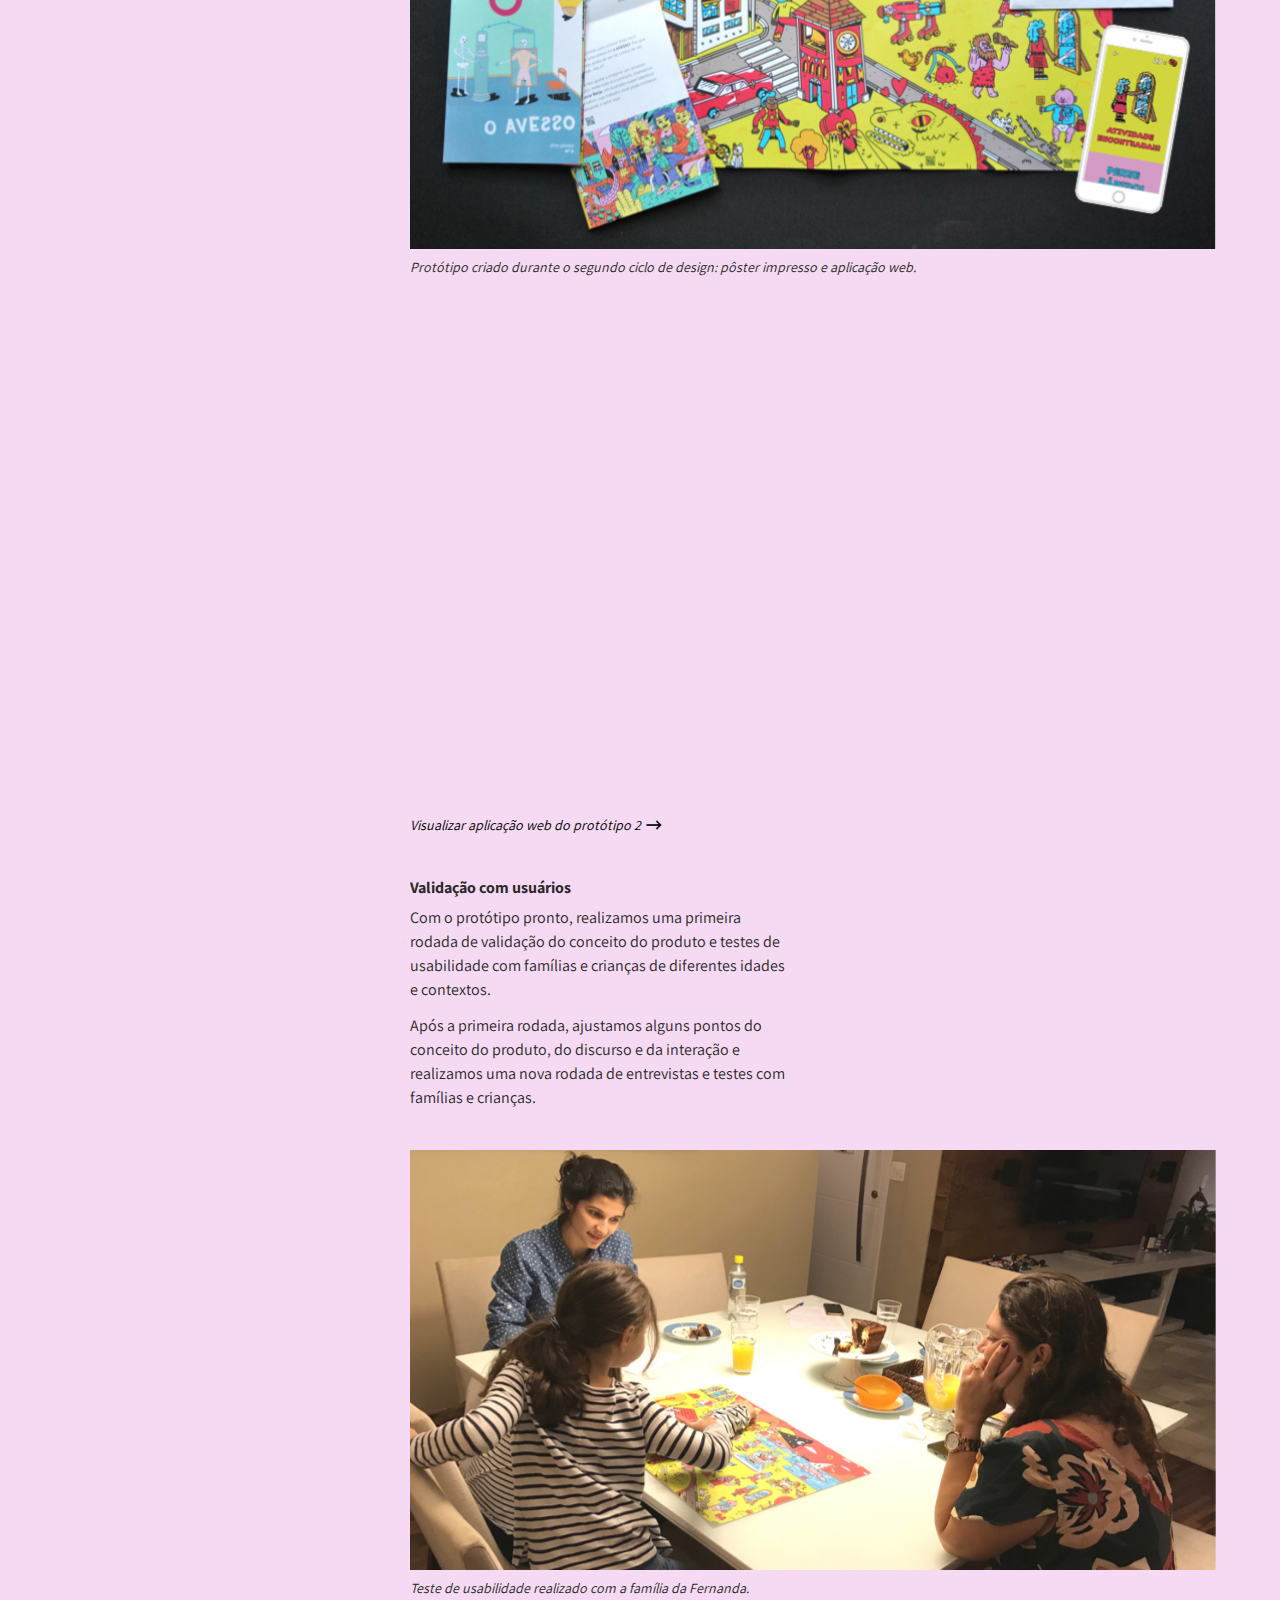
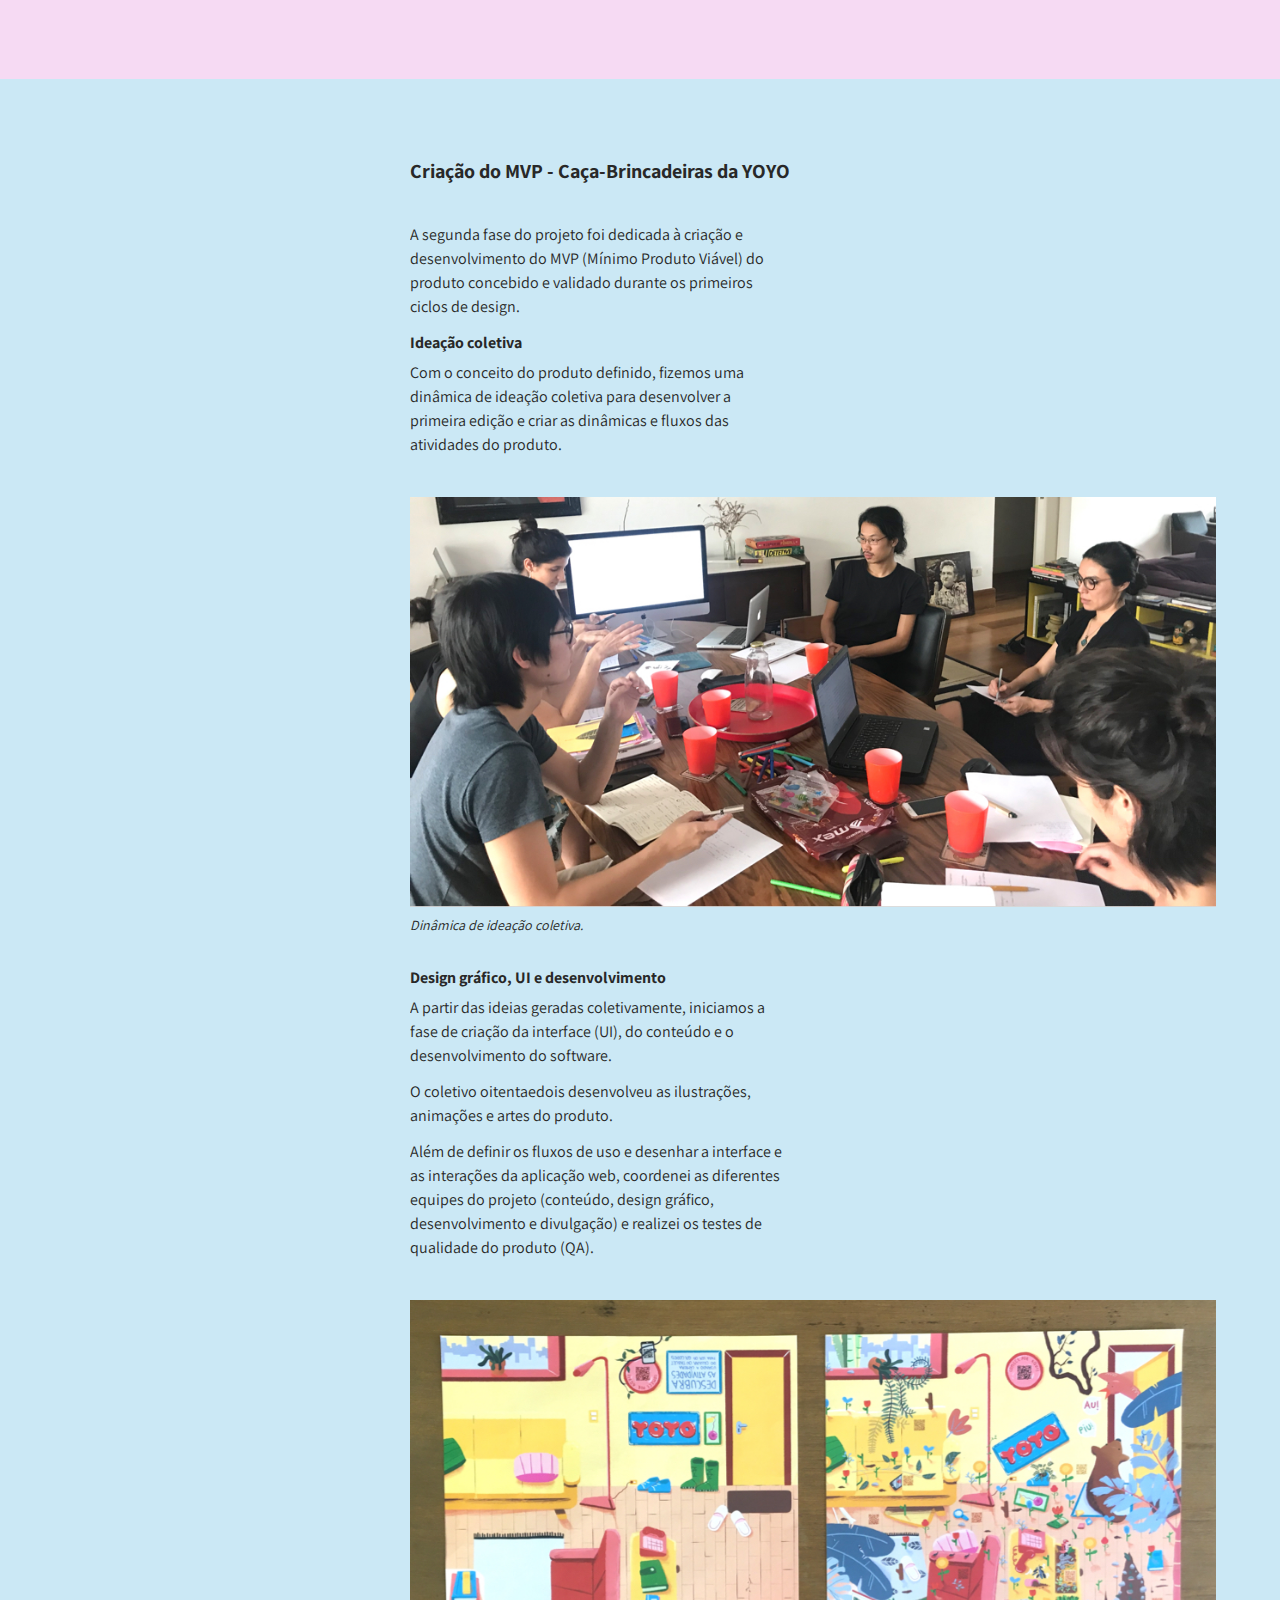
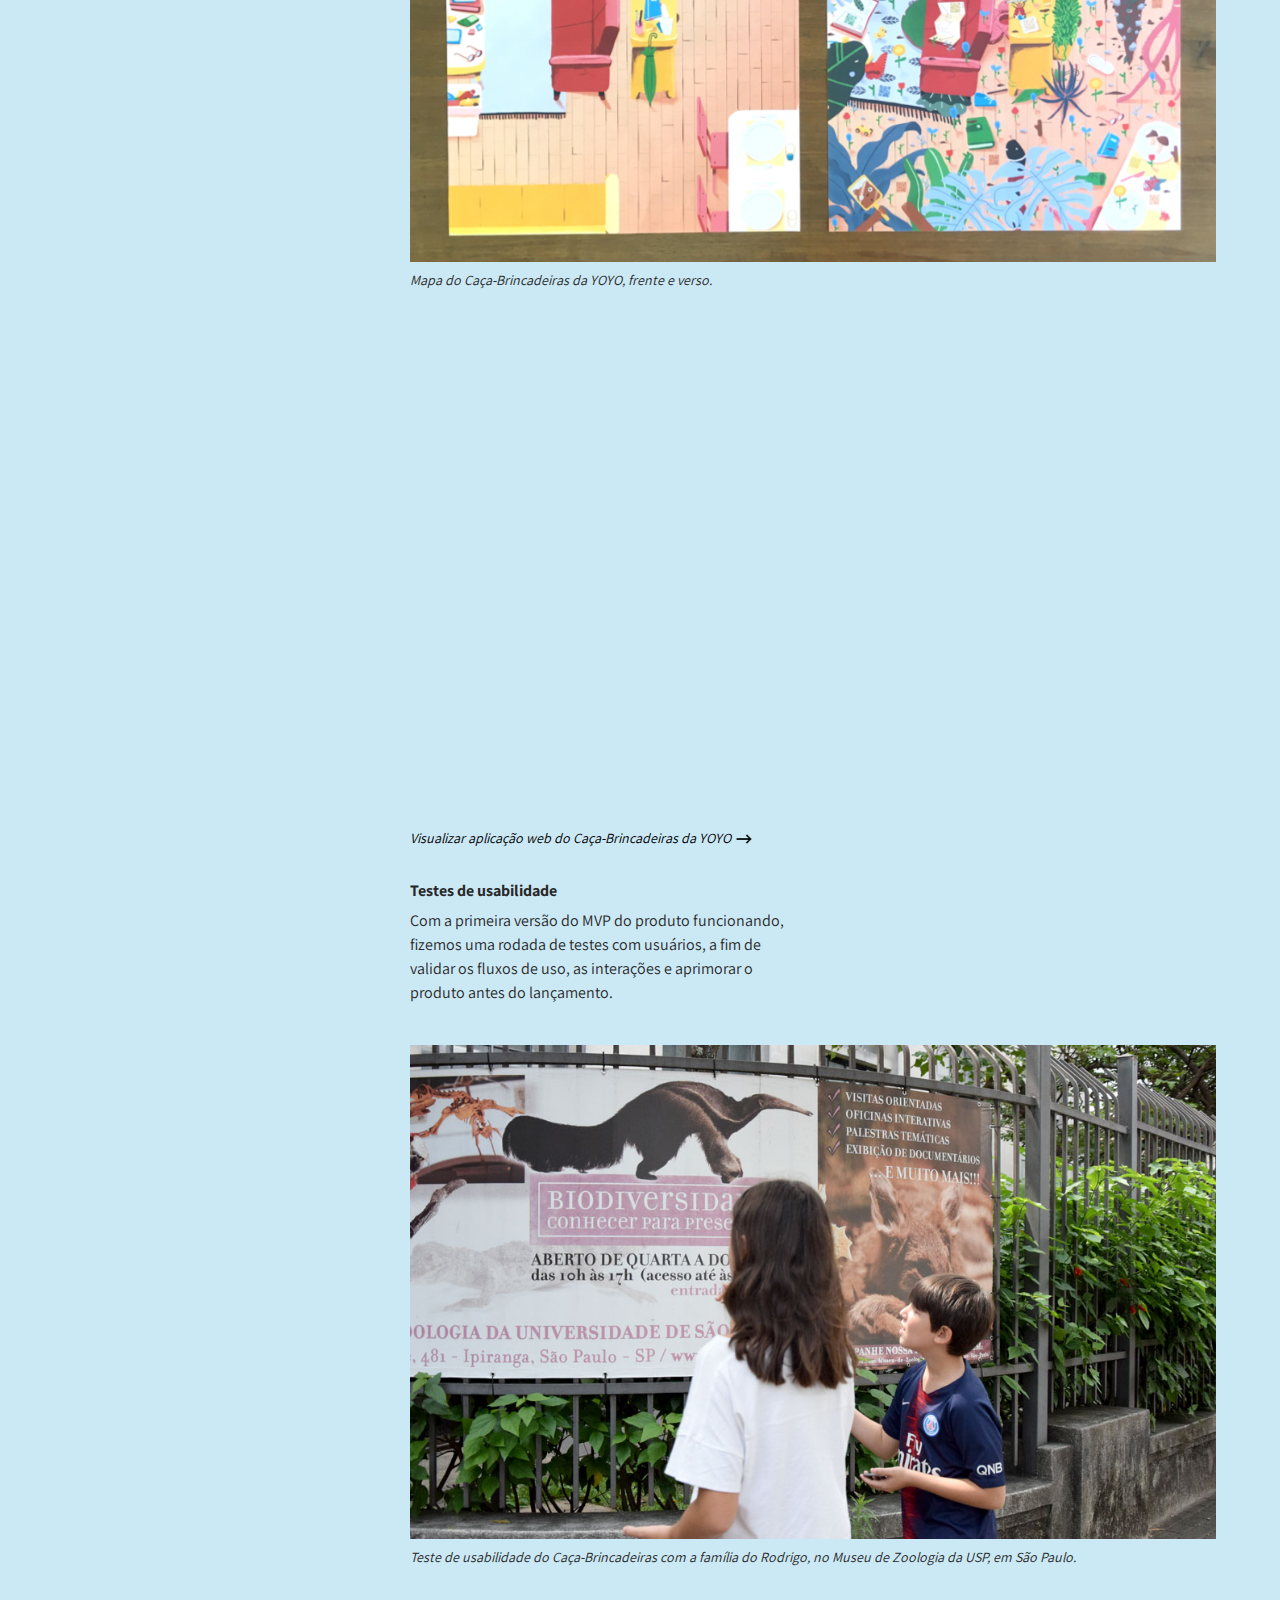
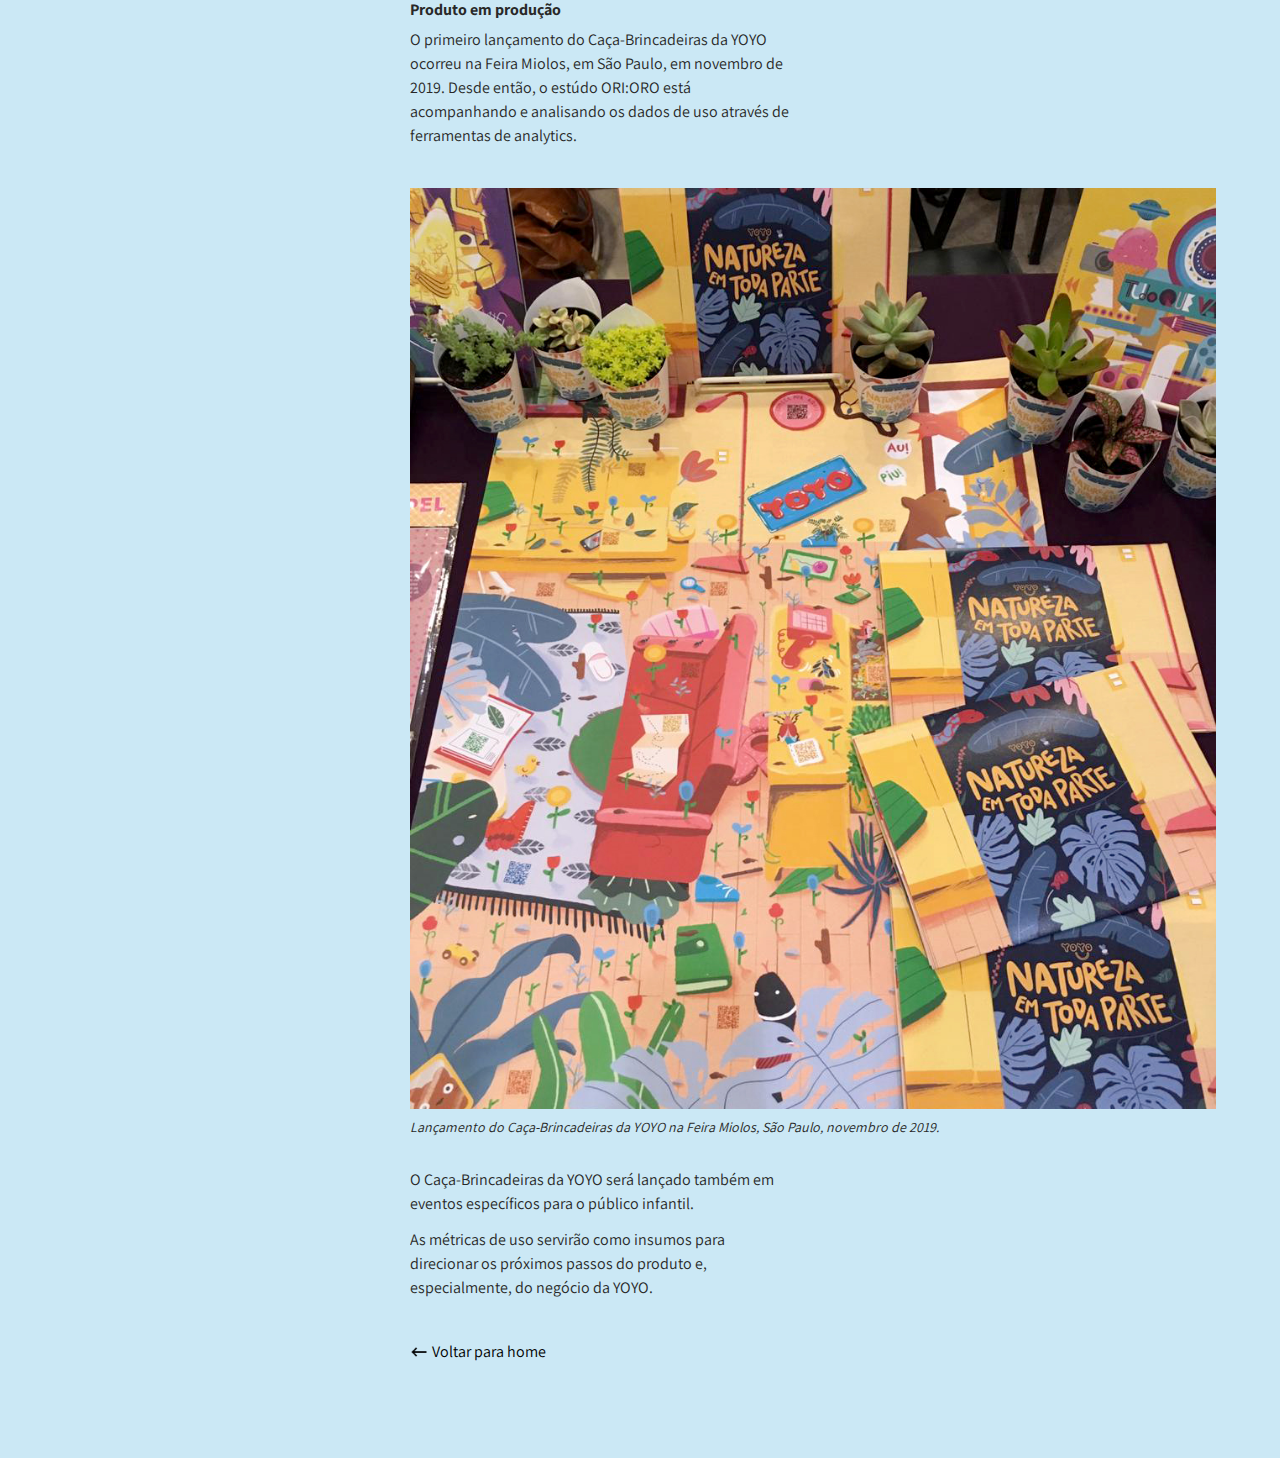
==== commit c88f68b1: "nova escola" ====
--- a/projetos/projeto-yoyo.html
+++ b/projetos/projeto-yoyo.html
@@ -57,7 +57,7 @@
         <div class="fixed-content">
           <div class="identity">
             <strong>Luciana Heuko</strong><br>
-            Designer<br>
+            Product Designer<br>
             UX | UI
           </div>
           <nav>
@@ -88,9 +88,9 @@
               </div>
 
               <div class="content-item">
-                <h2>Atividades realizadas</h2>
-                <p>
-                  Concepção do produto, design de serviço digital, pesquisa/entrevistas com público-alvo, facilitação de dinâmicas, prototipação, design gráfico, design de interface, programação front-end, validação com usuários, teste de usabilidade e gestão do projeto.
+                <h2>Atividades que realizei</h2>
+                <p>
+                  Neste projeto, realizei a concepção do produto, design de serviço digital, entrevistas com público-alvo, facilitação de dinâmicas, prototipação, design gráfico, design de interface, programação front-end, validação com usuários, teste de usabilidade e gestão do projeto.
                 </p>
               </div>
 
@@ -177,7 +177,7 @@
 
           <figure>
             <img src="../resources/projetos/yoyo/yoyo-pesquisa-criancas.jpg" alt="Dinâmica com crianças">
-            <figcaption>Dinâmica com crianças.</figcaption>
+            <figcaption>Dinâmica de imersão com crianças.</figcaption>
           </figure>
 
           <div class="columns">
@@ -375,6 +375,13 @@
                   As métricas de uso servirão como insumos para direcionar os próximos passos do produto e, especialmente, do negócio da YOYO.
                 </p>
               </div>
+
+              <div class="content-item">
+                <a href="../index.html#projetos-selecionados" class="has-image-left">
+                  <img src="../resources/arrow-back.png" alt="seta anterior">
+                  Voltar para home
+                </a>
+              </div>
             </div>
           </div>
 
